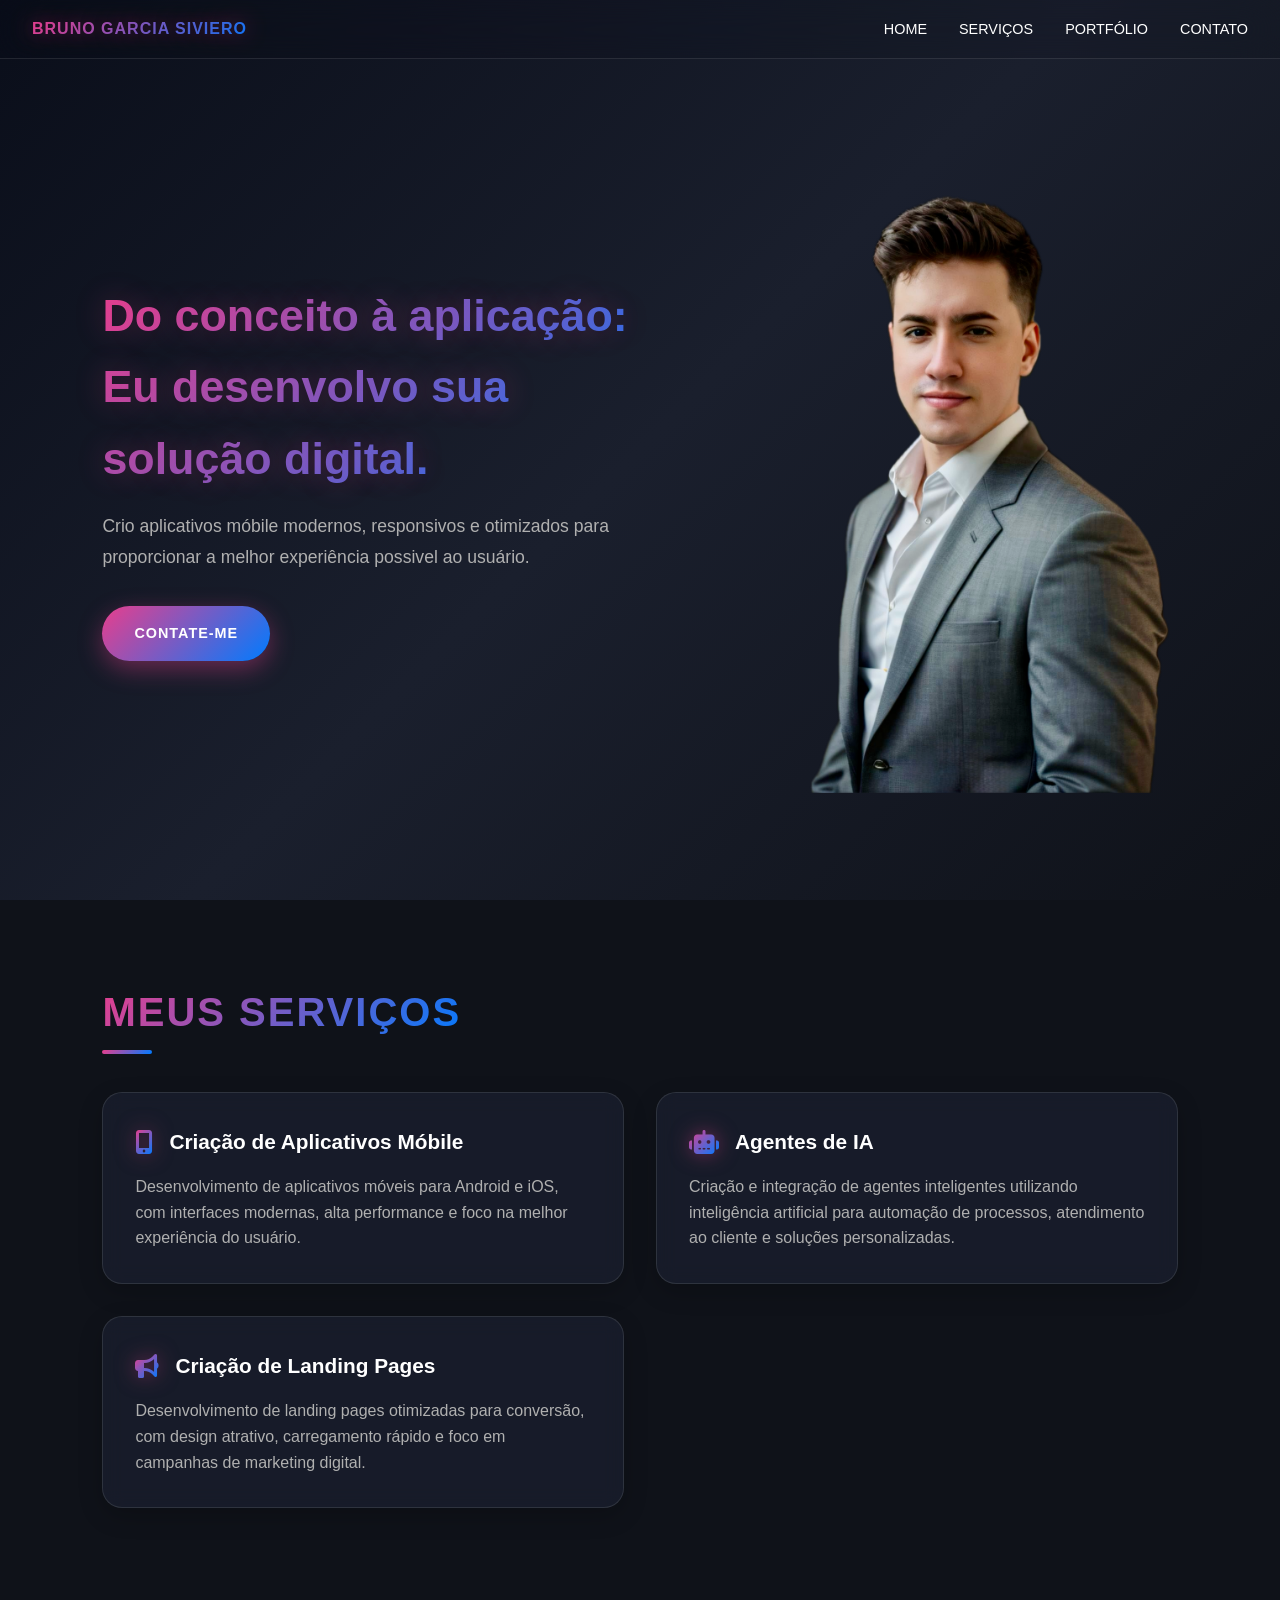
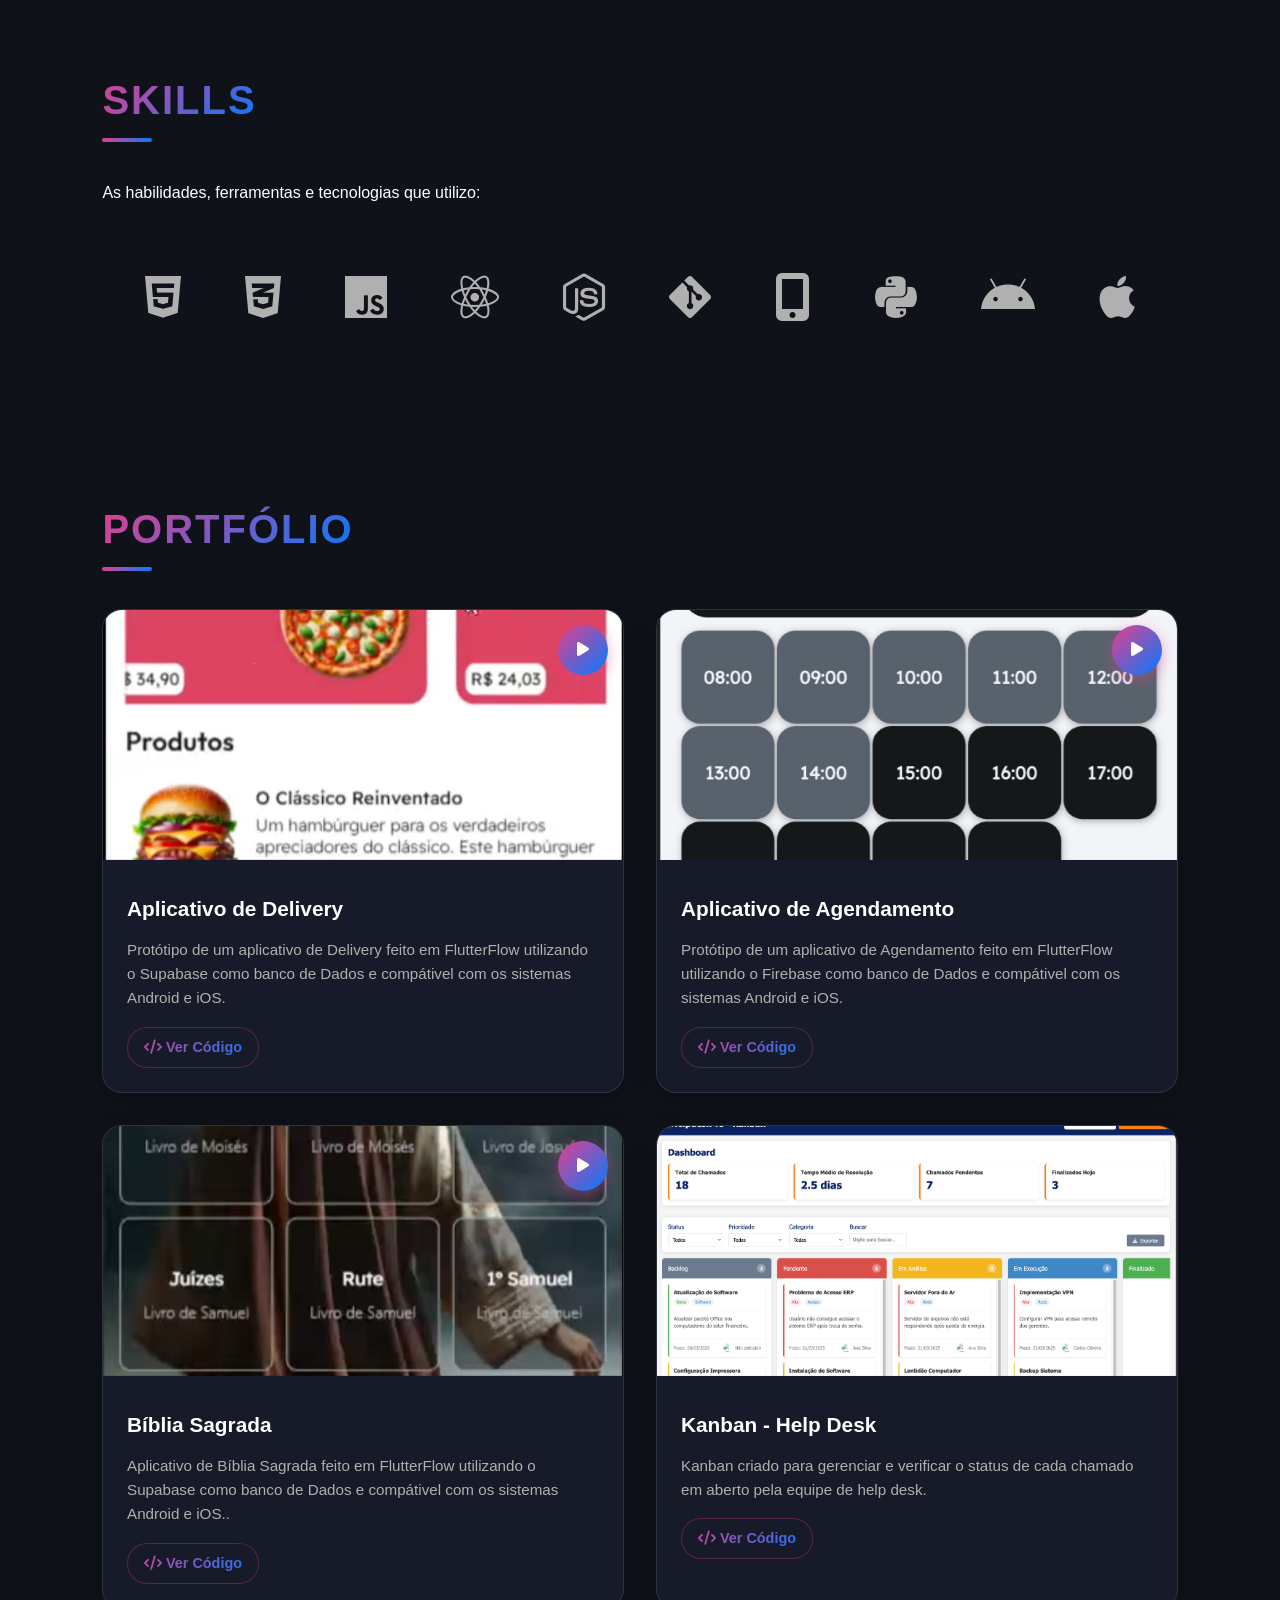
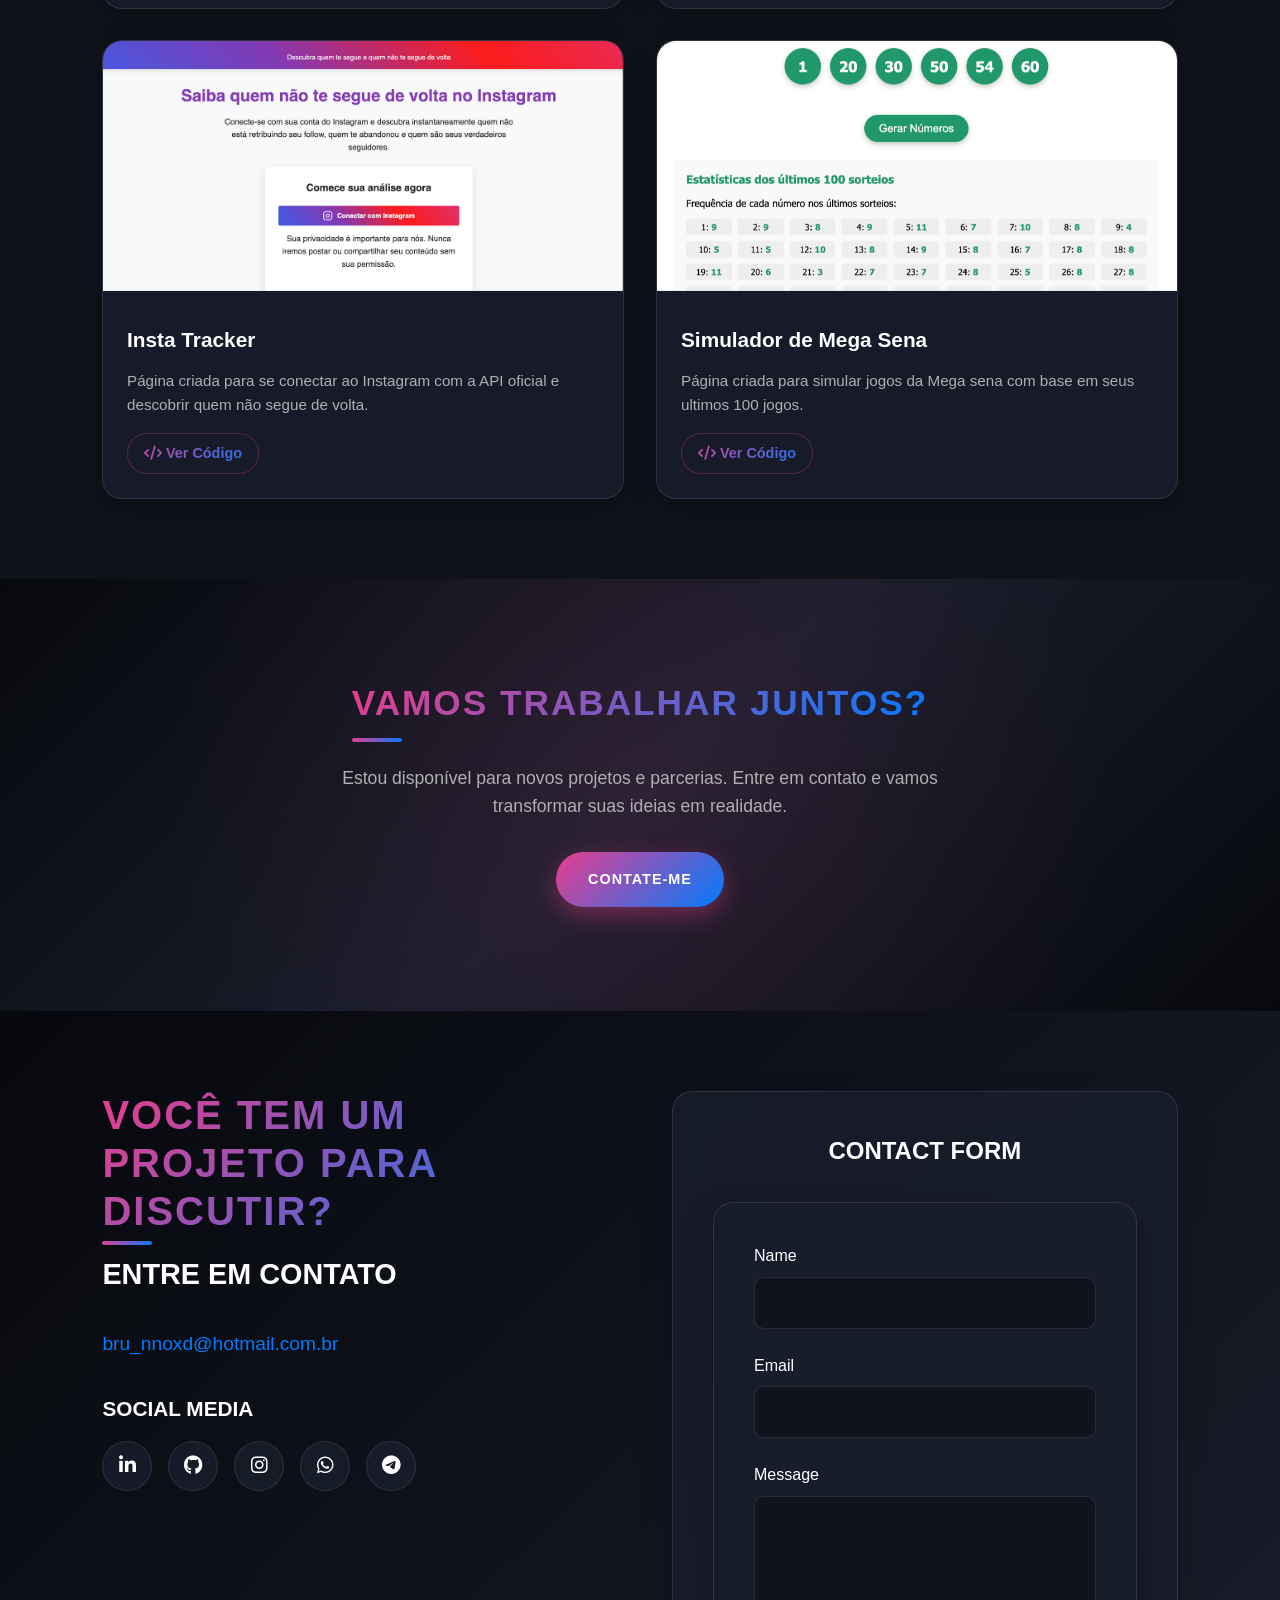
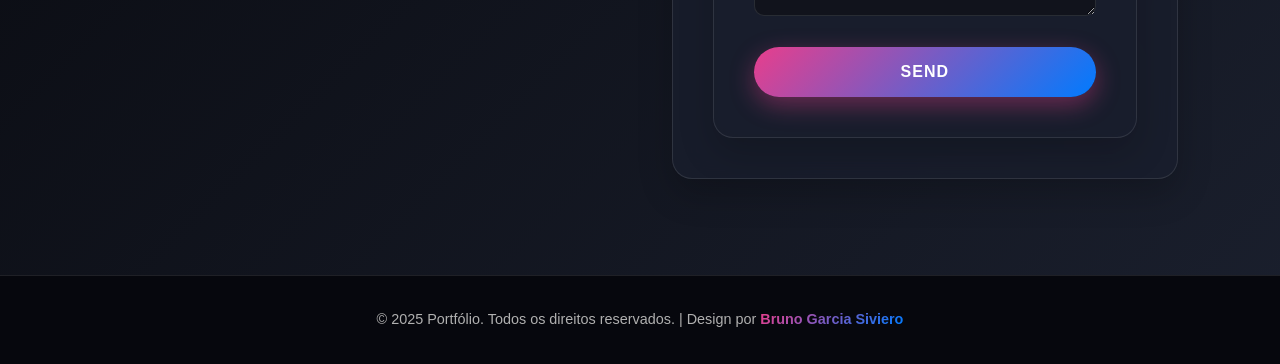
==== portfolio.html @ 88671247 "Portfólio Este repositório reúne os principais projetos desenvolvidos por mim, incluindo: 	•	Aplica" ====
<!DOCTYPE html>
<html lang="pt-BR">
<head>
    <meta charset="UTF-8">
    <meta name="viewport" content="width=device-width, initial-scale=1.0">
    <title>Portfólio de Bruno</title>
    <link rel="stylesheet" href="https://cdnjs.cloudflare.com/ajax/libs/font-awesome/6.4.0/css/all.min.css">
    <style>
        :root {
            --pink: #e83e8c;
            --blue: #007bff;
            --dark-bg: #0f1219;
            --darker-bg: #07080d;
            --card-bg: #1a1f2d;
            --text-light: #ffffff;
            --text-gray: #b0b0b0;
            --gradient: linear-gradient(135deg, var(--pink), var(--blue));
            --glow-pink: 0 0 20px rgba(232, 62, 140, 0.5);
            --glow-blue: 0 0 20px rgba(0, 123, 255, 0.5);
        }
        
        * {
            margin: 0;
            padding: 0;
            box-sizing: border-box;
            font-family: 'Segoe UI', Tahoma, Geneva, Verdana, sans-serif;
        }
        
        /* Scroll suave */
        html {
            scroll-behavior: smooth;
        }
        
        body {
            background-color: var(--dark-bg);
            color: var(--text-light);
            line-height: 1.6;
            overflow-x: hidden;
        }
        
        /* Header com backdrop blur */
        header {
            background: rgba(7, 8, 13, 0.1);
            backdrop-filter: blur(20px);
            -webkit-backdrop-filter: blur(20px);
            border-bottom: 1px solid rgba(255, 255, 255, 0.1);
            padding: 1rem 2rem;
            display: flex;
            justify-content: space-between;
            align-items: center;
            position: fixed;
            top: 0;
            width: 100%;
            z-index: 1000;
            transition: all 0.5s cubic-bezier(0.4, 0, 0.2, 1);
        }
        
        header.scrolled {
            background: rgba(7, 8, 13, 0.95);
            backdrop-filter: blur(30px);
            -webkit-backdrop-filter: blur(30px);
            border-bottom: 1px solid rgba(232, 62, 140, 0.3);
            box-shadow: 0 8px 32px rgba(0, 0, 0, 0.3);
        }
        
        .logo {
            font-weight: bold;
            letter-spacing: 1px;
            background: var(--gradient);
            -webkit-background-clip: text;
            background-clip: text;
            color: transparent;
            text-shadow: var(--glow-pink);
            animation: logoGlow 2s ease-in-out infinite alternate;
        }
        
        @keyframes logoGlow {
            from {
                filter: drop-shadow(0 0 5px rgba(232, 62, 140, 0.5));
            }
            to {
                filter: drop-shadow(0 0 15px rgba(232, 62, 140, 0.8));
            }
        }
        
        nav ul {
            display: flex;
            list-style: none;
        }
        
        nav ul li {
            margin-left: 2rem;
        }
        
        nav ul li a {
            color: var(--text-light);
            text-decoration: none;
            font-size: 0.9rem;
            font-weight: 500;
            position: relative;
            transition: all 0.3s cubic-bezier(0.4, 0, 0.2, 1);
        }
        
        nav ul li a::after {
            content: '';
            position: absolute;
            bottom: -5px;
            left: 0;
            width: 0;
            height: 2px;
            background: var(--gradient);
            transition: width 0.3s ease;
        }
        
        nav ul li a:hover {
            color: var(--pink);
            text-shadow: var(--glow-pink);
        }
        
        nav ul li a:hover::after {
            width: 100%;
        }
        
        .hero {
            display: flex;
            align-items: center;
            justify-content: space-between;
            padding: 8rem 8% 5rem;
            background: linear-gradient(135deg, #0a0e1a 0%, #1a1f2d 50%, #0f1219 100%);
            position: relative;
            overflow: hidden;
            min-height: 100vh;
        }

        /* Animação de códigos flutuantes */
        .floating-code {
            position: absolute;
            font-family: 'Courier New', monospace;
            font-size: 14px;
            color: rgba(232, 62, 140, 0.1);
            white-space: nowrap;
            pointer-events: none;
            z-index: 1;
        }
        
        .floating-code.blue {
            color: rgba(0, 123, 255, 0.1);
        }
        
        .floating-code.pink {
            color: rgba(232, 62, 140, 0.1);
        }
        
        .floating-code.cyan {
            color: rgba(0, 255, 255, 0.08);
        }
        
        .floating-code.green {
            color: rgba(0, 255, 0, 0.08);
        }
        
        /* Diferentes animações para códigos */
        @keyframes float-right {
            0% { transform: translateX(-100px); opacity: 0; }
            10% { opacity: 1; }
            90% { opacity: 1; }
            100% { transform: translateX(calc(100vw + 100px)); opacity: 0; }
        }
        
        @keyframes float-left {
            0% { transform: translateX(calc(100vw + 100px)); opacity: 0; }
            10% { opacity: 1; }
            90% { opacity: 1; }
            100% { transform: translateX(-100px); opacity: 0; }
        }
        
        @keyframes float-diagonal {
            0% { transform: translate(-100px, 100px); opacity: 0; }
            10% { opacity: 1; }
            90% { opacity: 1; }
            100% { transform: translate(calc(100vw + 100px), -100px); opacity: 0; }
        }
        
        @keyframes float-reverse-diagonal {
            0% { transform: translate(calc(100vw + 100px), 100px); opacity: 0; }
            10% { opacity: 1; }
            90% { opacity: 1; }
            100% { transform: translate(-100px, -100px); opacity: 0; }
        }
        
        .float-right { animation: float-right 15s linear infinite; }
        .float-left { animation: float-left 18s linear infinite; }
        .float-diagonal { animation: float-diagonal 20s linear infinite; }
        .float-reverse-diagonal { animation: float-reverse-diagonal 22s linear infinite; }
        
        .code-particles {
            position: absolute;
            top: 0;
            left: 0;
            width: 100%;
            height: 100%;
            pointer-events: none;
            z-index: 1;
        }

        .code-particle {
            position: absolute;
            font-family: 'Courier New', monospace;
            font-size: 12px;
            font-weight: 500;
            white-space: nowrap;
            pointer-events: none;
            opacity: 0;
            animation: floatCode 20s infinite linear;
        }

        .code-particle.pink {
            color: rgba(232, 62, 140, 0.4);
        }

        .code-particle.blue {
            color: rgba(0, 123, 255, 0.4);
        }

        .code-particle.cyan {
            color: rgba(0, 255, 255, 0.3);
        }

        .code-particle.green {
            color: rgba(0, 255, 0, 0.3);
        }

        .code-particle.yellow {
            color: rgba(255, 255, 0, 0.3);
        }

        @keyframes floatCode {
            0% {
                transform: translateY(100vh) translateX(-10px);
                opacity: 0;
            }
            5% {
                opacity: 1;
            }
            95% {
                opacity: 1;
            }
            100% {
                transform: translateY(-100px) translateX(10px);
                opacity: 0;
            }
        }
        
        /* Partículas brilhantes */
        .particle {
            position: absolute;
            width: 3px;
            height: 3px;
            background: var(--gradient);
            border-radius: 50%;
            opacity: 0.6;
            animation: sparkle 3s ease-in-out infinite;
        }
        
        @keyframes sparkle {
            0%, 100% { opacity: 0; transform: scale(0); }
            50% { opacity: 1; transform: scale(1); }
        }
        
        /* Animações de scroll */
        .fade-in {
            opacity: 0;
            transform: translateY(50px);
            transition: all 0.8s cubic-bezier(0.4, 0, 0.2, 1);
        }
        
        .fade-in.visible {
            opacity: 1;
            transform: translateY(0);
        }
        
        .slide-in-left {
            opacity: 0;
            transform: translateX(-50px);
            transition: all 0.8s cubic-bezier(0.4, 0, 0.2, 1);
        }
        
        .slide-in-left.visible {
            opacity: 1;
            transform: translateX(0);
        }
        
        .slide-in-right {
            opacity: 0;
            transform: translateX(50px);
            transition: all 0.8s cubic-bezier(0.4, 0, 0.2, 1);
        }
        
        .slide-in-right.visible {
            opacity: 1;
            transform: translateX(0);
        }
        
        .hero-content {
            max-width: 50%;
            z-index: 5;
        }
        
        .hero-content h1 {
            background: var(--gradient);
            -webkit-background-clip: text;
            background-clip: text;
            color: transparent;
            font-size: 2.8rem;
            font-weight: 800;
            margin-bottom: 1rem;
            text-shadow: 0 0 30px rgba(232, 62, 140, 0.3);
            animation: titleGlow 3s ease-in-out infinite alternate;
        }
        
        @keyframes titleGlow {
            from {
                filter: drop-shadow(0 0 10px rgba(232, 62, 140, 0.5));
            }
            to {
                filter: drop-shadow(0 0 25px rgba(232, 62, 140, 0.8)) 
                        drop-shadow(0 0 35px rgba(0, 123, 255, 0.4));
            }
        }
        
        .hero-content p {
            margin-bottom: 2rem;
            font-size: 1.1rem;
            color: var(--text-gray);
            line-height: 1.8;
        }
        
        /* Botões com efeitos luminosos */
        .btn {
            display: inline-block;
            background: var(--gradient);
            color: white;
            padding: 1rem 2rem;
            border-radius: 50px;
            text-decoration: none;
            font-weight: 600;
            font-size: 0.9rem;
            letter-spacing: 1px;
            text-transform: uppercase;
            position: relative;
            overflow: hidden;
            transition: all 0.4s cubic-bezier(0.4, 0, 0.2, 1);
            box-shadow: 0 8px 25px rgba(232, 62, 140, 0.4);
        }
        
        .btn::before {
            content: '';
            position: absolute;
            top: 0;
            left: -100%;
            width: 100%;
            height: 100%;
            background: linear-gradient(90deg, transparent, rgba(255, 255, 255, 0.2), transparent);
            transition: left 0.6s;
        }
        
        .btn:hover {
            transform: translateY(-3px) scale(1.05);
            box-shadow: 0 15px 35px rgba(232, 62, 140, 0.6),
                        0 0 30px rgba(0, 123, 255, 0.4);
        }
        
        .btn:hover::before {
            left: 100%;
        }
        
        .btn:active {
            transform: translateY(-1px) scale(1.02);
        }
        
        .hero-image {
            width: 40%;
            position: relative;
            z-index: 5;
        }
        
        .hero-image img {
            width: 100%;
            border-radius: 20px;
            box-shadow: none;
            transition: transform 0.5s ease;
        }
        
        .hero-image:hover img {
            transform: scale(1.05) rotate(2deg);
        }
        
        section {
            padding: 5rem 8%;
        }
        
        section h2 {
            font-size: 2.5rem;
            font-weight: 800;
            margin-bottom: 3rem;
            background: var(--gradient);
            -webkit-background-clip: text;
            background-clip: text;
            color: transparent;
            display: inline-block;
            position: relative;
            text-transform: uppercase;
            letter-spacing: 2px;
        }
        
        section h2::after {
            content: '';
            position: absolute;
            bottom: -10px;
            left: 0;
            width: 50px;
            height: 4px;
            background: var(--gradient);
            border-radius: 2px;
        }
        
        .services-container {
            display: grid;
            grid-template-columns: repeat(auto-fit, minmax(350px, 1fr));
            gap: 2rem;
        }
        
        .service-card {
            background: rgba(26, 31, 45, 0.8);
            backdrop-filter: blur(10px);
            -webkit-backdrop-filter: blur(10px);
            border: 1px solid rgba(255, 255, 255, 0.1);
            padding: 2rem;
            border-radius: 20px;
            position: relative;
            overflow: hidden;
            transition: all 0.4s cubic-bezier(0.4, 0, 0.2, 1);
            box-shadow: 0 8px 25px rgba(0, 0, 0, 0.2);
        }
        
        .service-card::before {
            content: '';
            position: absolute;
            top: 0;
            left: -100%;
            width: 100%;
            height: 100%;
            background: linear-gradient(90deg, transparent, rgba(232, 62, 140, 0.1), transparent);
            transition: left 0.6s;
        }
        
        .service-card:hover {
            transform: translateY(-10px);
            box-shadow: 0 20px 40px rgba(232, 62, 140, 0.2),
                        0 0 30px rgba(0, 123, 255, 0.1);
            border-color: rgba(232, 62, 140, 0.3);
        }
        
        .service-card:hover::before {
            left: 100%;
        }
        
        .service-card h3 {
            margin-bottom: 1rem;
            display: flex;
            align-items: center;
            font-size: 1.3rem;
            color: var(--text-light);
        }
        
        .service-card h3 i {
            margin-right: 1rem;
            font-size: 1.5rem;
            background: var(--gradient);
            -webkit-background-clip: text;
            background-clip: text;
            color: transparent;
            filter: drop-shadow(0 0 10px rgba(232, 62, 140, 0.5));
        }
        
        .service-card p {
            color: var(--text-gray);
            font-size: 1rem;
            line-height: 1.6;
        }
        
        .skills-container {
            display: flex;
            flex-wrap: wrap;
            gap: 2rem;
            justify-content: center;
        }
        
        .skill-icon {
            font-size: 3rem;
            margin: 1rem;
            color: var(--text-gray);
            transition: all 0.4s cubic-bezier(0.4, 0, 0.2, 1);
            cursor: pointer;
        }
        
        .skill-icon:hover {
            background: var(--gradient);
            -webkit-background-clip: text;
            background-clip: text;
            color: transparent;
            transform: scale(1.2) rotate(5deg);
            filter: drop-shadow(0 0 20px rgba(232, 62, 140, 0.6));
        }
        
        .portfolio-container {
            display: grid;
            grid-template-columns: repeat(auto-fit, minmax(350px, 1fr));
            gap: 2rem;
        }
        
        /* Cards de projeto com animações avançadas */
        .portfolio-item {
        position: relative;
        border-radius: 20px;
        overflow: hidden;
        background: rgba(26, 31, 45, 0.8);
        backdrop-filter: blur(10px);
        -webkit-backdrop-filter: blur(10px);
        border: 1px solid rgba(255, 255, 255, 0.1);
        transition: transform 0.25s cubic-bezier(0.4, 0, 0.2, 1), 
                box-shadow 0.25s cubic-bezier(0.4, 0, 0.2, 1),
                border-color 0.25s ease;
        will-change: transform, box-shadow;
        transform: translate3d(0, 0, 0);
        box-shadow: 0 8px 25px rgba(0, 0, 0, 0.2);
        }
        
        .portfolio-item::before {
            content: '';
            position: absolute;
            top: 0;
            left: 0;
            right: 0;
            bottom: 0;
            background: linear-gradient(135deg, 
                rgba(232, 62, 140, 0.1) 0%, 
                transparent 50%, 
                rgba(0, 123, 255, 0.1) 100%);
            opacity: 0;
            transition: opacity 0.5s ease;
            z-index: 1;
        }
        
        .portfolio-item:hover {
        transform: translate3d(0, -8px, 0) scale(1.01);
        box-shadow: 0 20px 40px rgba(232, 62, 140, 0.25),
                0 0 30px rgba(0, 123, 255, 0.15);
        border-color: rgba(232, 62, 140, 0.4);
        }
        
        .portfolio-item:hover::before {
            opacity: 1;
        }
        
        .portfolio-item img {
        width: 100%;
        height: 250px;
        object-fit: cover;
        transition: transform 0.3s ease;
        will-change: transform;
        transform: translate3d(0, 0, 0);
        }
        
        .portfolio-item:hover img {
        transform: translate3d(0, 0, 0) scale(1.05);
        }
        
        .portfolio-info {
            padding: 1.5rem;
            position: relative;
            z-index: 2;
        }
        
        .portfolio-info h3 {
            margin-bottom: 0.8rem;
            font-size: 1.3rem;
            color: var(--text-light);
            font-weight: 600;
        }
        
        .portfolio-info p {
            color: var(--text-gray);
            font-size: 0.95rem;
            margin-bottom: 1rem;
            line-height: 1.6;
        }
        
        .portfolio-links {
            display: flex;
            justify-content: space-between;
            gap: 1rem;
        }
        
        .portfolio-links a {
            background: var(--gradient);
            -webkit-background-clip: text;
            background-clip: text;
            color: transparent;
            text-decoration: none;
            font-size: 0.9rem;
            font-weight: 600;
            padding: 0.5rem 1rem;
            border-radius: 20px;
            border: 1px solid rgba(232, 62, 140, 0.3);
            transition: all 0.3s ease;
        }
        
        .portfolio-links a:hover {
            background: var(--gradient);
            color: white;
            transform: translateY(-2px);
            box-shadow: 0 5px 15px rgba(232, 62, 140, 0.4);
        }
        
        .video-option {
            position: absolute;
            top: 15px;
            right: 15px;
            background: var(--gradient);
            color: white;
            width: 50px;
            height: 50px;
            border-radius: 50%;
            display: flex;
            align-items: center;
            justify-content: center;
            cursor: pointer;
            transition: all 0.3s cubic-bezier(0.4, 0, 0.2, 1);
            box-shadow: 0 5px 15px rgba(232, 62, 140, 0.4);
            z-index: 3;
        }
        
        .video-option:hover {
            transform: scale(1.1);
            box-shadow: 0 8px 25px rgba(232, 62, 140, 0.6);
        }
        
        .video-option a {
            color: white;
            text-decoration: none;
        }
        
        .cta {
            background: linear-gradient(135deg, 
                rgba(7, 8, 13, 0.9) 0%, 
                rgba(26, 31, 45, 0.9) 50%, 
                rgba(7, 8, 13, 0.9) 100%);
            text-align: center;
            padding: 6rem 8%;
            position: relative;
            overflow: hidden;
        }
        
        .cta::before {
            content: '';
            position: absolute;
            top: 0;
            left: 0;
            right: 0;
            bottom: 0;
            background: radial-gradient(circle at 50% 50%, 
                rgba(232, 62, 140, 0.1) 0%, 
                transparent 70%);
            animation: pulse 4s ease-in-out infinite;
        }
        
        @keyframes pulse {
            0%, 100% { opacity: 0.5; }
            50% { opacity: 1; }
        }
        
        .cta h2 {
            max-width: 800px;
            margin: 0 auto 2rem;
            font-size: 2.2rem;
            position: relative;
            z-index: 2;
        }
        
        .cta p {
            color: var(--text-gray);
            margin-bottom: 2rem;
            max-width: 600px;
            margin-left: auto;
            margin-right: auto;
            font-size: 1.1rem;
            position: relative;
            z-index: 2;
        }
        
        #contact {
            background: linear-gradient(135deg, 
                rgba(7, 8, 13, 0.95) 0%, 
                rgba(26, 31, 45, 0.95) 100%);
            padding-bottom: 6rem;
        }
        
        .contact-wrapper {
            display: grid;
            grid-template-columns: 1fr 1fr;
            gap: 4rem;
        }
        
        .contact-heading {
            background: var(--gradient);
            -webkit-background-clip: text;
            background-clip: text;
            color: transparent;
            font-size: 2.5rem;
            font-weight: 800;
            margin-bottom: 1rem;
            line-height: 1.2;
        }
        
        .contact-subheading {
            color: var(--text-light);
            font-size: 1.8rem;
            margin-bottom: 2rem;
            font-weight: 600;
        }
        
        .contact-email {
            color: var(--blue);
            text-decoration: none;
            font-size: 1.2rem;
            margin-bottom: 2rem;
            display: block;
            transition: all 0.3s ease;
        }
        
        .contact-email:hover {
            color: var(--pink);
            text-shadow: var(--glow-pink);
        }
        
        .social-media {
            margin-top: 2rem;
        }
        
        .social-media h3 {
            color: var(--text-light);
            margin-bottom: 1rem;
            font-size: 1.3rem;
        }
        
        .social-icons {
            display: flex;
            gap: 1rem;
        }
        
        .social-icons a {
            color: var(--text-light);
            background: rgba(26, 31, 45, 0.8);
            backdrop-filter: blur(10px);
            -webkit-backdrop-filter: blur(10px);
            border: 1px solid rgba(255, 255, 255, 0.1);
            width: 50px;
            height: 50px;
            border-radius: 50%;
            display: flex;
            align-items: center;
            justify-content: center;
            text-decoration: none;
            font-size: 1.2rem;
            transition: all 0.4s cubic-bezier(0.4, 0, 0.2, 1);
        }
        
        .social-icons a:hover {
            transform: translateY(-5px) scale(1.1);
            background: var(--gradient);
            box-shadow: 0 10px 25px rgba(232, 62, 140, 0.4);
        }
        
        .contact-form {
            background: rgba(26, 31, 45, 0.8);
            backdrop-filter: blur(15px);
            -webkit-backdrop-filter: blur(15px);
            border: 1px solid rgba(255, 255, 255, 0.1);
            padding: 2.5rem;
            border-radius: 20px;
            box-shadow: 0 15px 35px rgba(0, 0, 0, 0.2);
        }
        
        .contact-form h3 {
            color: var(--text-light);
            margin-bottom: 2rem;
            text-align: center;
            font-size: 1.5rem;
            font-weight: 600;
        }
        
        .form-group {
            margin-bottom: 1.5rem;
        }
        
        .form-group label {
            display: block;
            margin-bottom: 0.5rem;
            color: var(--text-light);
            font-weight: 500;
        }
        
        .form-group input,
        .form-group textarea {
            width: 100%;
            padding: 1rem;
            background: rgba(15, 18, 25, 0.8);
            border: 1px solid rgba(255, 255, 255, 0.1);
            border-radius: 10px;
            color: var(--text-light);
            font-size: 1rem;
            transition: all 0.3s ease;
        }
        
        .form-group input:focus,
        .form-group textarea:focus {
            outline: none;
            border-color: var(--pink);
            box-shadow: 0 0 20px rgba(232, 62, 140, 0.3);
        }
        
        .form-group textarea {
            min-height: 120px;
            resize: vertical;
        }
        
        .form-button {
            width: 100%;
            padding: 1rem;
            border: none;
            border-radius: 50px;
            background: var(--gradient);
            color: white;
            font-weight: 600;
            font-size: 1rem;
            letter-spacing: 1px;
            text-transform: uppercase;
            cursor: pointer;
            transition: all 0.4s cubic-bezier(0.4, 0, 0.2, 1);
            box-shadow: 0 8px 25px rgba(232, 62, 140, 0.4);
        }
        
        .form-button:hover {
            transform: translateY(-2px);
            box-shadow: 0 12px 30px rgba(232, 62, 140, 0.6);
        }
        
        footer {
            background: rgba(7, 8, 13, 0.95);
            backdrop-filter: blur(10px);
            -webkit-backdrop-filter: blur(10px);
            border-top: 1px solid rgba(255, 255, 255, 0.1);
            padding: 2rem 8%;
            text-align: center;
            color: var(--text-gray);
            font-size: 0.9rem;
        }
        
        footer a {
            background: var(--gradient);
            -webkit-background-clip: text;
            background-clip: text;
            color: transparent;
            text-decoration: none;
            font-weight: bold;
        }
        
        /* Responsive */
        @media (max-width: 768px) {
        .portfolio-item {
        transition: none;
        will-change: auto;
    }
            
            .hero-content {
                max-width: 100%;
                margin-bottom: 3rem;
            }
            
            .hero-image {
                width: 70%;
            }
            
            .contact-wrapper {
                grid-template-columns: 1fr;
            }
        }
        
        @media (max-width: 768px) {
            header {
                flex-direction: column;
                padding: 1rem;
            }
            
            nav ul {
                margin-top: 1rem;
            }
            
            nav ul li {
                margin: 0 0.7rem;
            }
            
            section {
                padding: 3rem 5%;
            }
            
            .hero-image {
                width: 100%;
            }

            @media (max-width: 768px) {
    .portfolio-item {
        transition: none;
        will-change: auto;
    }
    
    .portfolio-item:hover {
        transform: none;
        box-shadow: 0 8px 25px rgba(0, 0, 0, 0.2);
    }
    
    .portfolio-item img {
        transition: none;
    }
    
    .portfolio-item:hover img {
        transform: none;
    }
}

@media (prefers-reduced-motion: reduce) {
    .portfolio-item,
    .portfolio-item img,
    .portfolio-links a,
    .video-option {
        transition: none !important;
        animation: none !important;
    }
}
        }
    </style>
</head>
<body>
    <header>
        <div class="logo">BRUNO GARCIA SIVIERO</div>
        <nav>
            <ul>
                <li><a href="#home">HOME</a></li>
                <li><a href="#services">SERVIÇOS</a></li>
                <li><a href="#portfolio">PORTFÓLIO</a></li>
                <li><a href="#contact">CONTATO</a></li>
            </ul>
        </nav>
    </header>

    <section class="hero" id="home">
        <div class="code-particles" id="codeParticles"></div>
        <div class="hero-content">
            <h1>Do conceito à aplicação: Eu desenvolvo sua solução digital.</h1>
            <p>Crio aplicativos móbile modernos, responsivos e otimizados para proporcionar a melhor experiência possivel ao usuário.</p>
            <a href="#contact" class="btn">CONTATE-ME</a>
        </div>
        <div class="hero-image">
            <img src="IMG/Fundo de IMG_0029 Removido.png" alt="Bruno Garcia Siviero">
        </div>
    </section>

    <section id="services">
        <h2>MEUS SERVIÇOS</h2>
        <div class="services-container">
            <div class="service-card">
                <h3><i class="fas fa-mobile-alt"></i> Criação de Aplicativos Móbile</h3>
                <p>Desenvolvimento de aplicativos móveis para Android e iOS, com interfaces modernas, alta performance e foco na melhor experiência do usuário.</p>
            </div>
            <div class="service-card">
                <h3><i class="fas fa-robot"></i>Agentes de IA</h3>
                <p>Criação e integração de agentes inteligentes utilizando inteligência artificial para automação de processos, atendimento ao cliente e soluções personalizadas.</p>
            </div>
            <div class="service-card">
                <h3><i class="fas fa-bullhorn"></i> Criação de Landing Pages</h3>
                <p>Desenvolvimento de landing pages otimizadas para conversão, com design atrativo, carregamento rápido e foco em campanhas de marketing digital.</p>
            </div>
        </div>
    </section>

    <section id="skills">
        <h2>SKILLS</h2>
        <p>As habilidades, ferramentas e tecnologias que utilizo:</p>
        <br>
        <br>
        <div class="skills-container">
            <i class="fab fa-html5 skill-icon" title="HTML5"></i>
            <i class="fab fa-css3-alt skill-icon" title="CSS3"></i>
            <i class="fab fa-js skill-icon" title="JavaScript"></i>
            <i class="fab fa-react skill-icon" title="React"></i>
            <i class="fab fa-node-js skill-icon" title="Node.js"></i>
            <i class="fab fa-git-alt skill-icon" title="Git"></i>
            <i class="fas fa-mobile-alt skill-icon" title="Flutter (Mobile Dev)"></i>
            <i class="fab fa-python skill-icon" title="Python"></i>
            <i class="fab fa-android skill-icon" title="Android"></i>
            <i class="fab fa-apple skill-icon" title="iOS"></i>

        </div>
    </section>

    <section id="portfolio">
        <h2>PORTFÓLIO</h2>
        <div class="portfolio-container">
            <!-- Projeto 1 -->
            <div class="portfolio-item">
                <img src="IMG/appDelivery.png" alt="Aplicativo de Delivery">
                <div class="video-option">
                    <a href="https://www.youtube.com/shorts/9MDuK7jooSQ" target="_blank">
                        <i class="fas fa-play"></i>
                    </a>
                </div>
                <div class="portfolio-info">
                    <h3>Aplicativo de Delivery</h3>
                    <p>Protótipo de um aplicativo de Delivery feito em FlutterFlow utilizando o Supabase como banco de Dados e compátivel com os sistemas Android e iOS.</p>
                    <div class="portfolio-links">
                        <!-- <a href="#"><i class="fas fa-external-link-alt"></i> Ver Site</a> -->
                        <a href="https://github.com/bruunoxd/delivery"><i class="fas fa-code"></i> Ver Código</a>
                    </div>
                </div>
            </div>
            
            <!-- Projeto 2 -->
            <div class="portfolio-item">
                <img src="IMG/agendamento.png" alt="Aplicativo de agendamento">
                <div class="video-option">
                    <a href="https://youtube.com/shorts/CJSQYib-QXA" target="_blank">
                    <i class="fas fa-play"></i>
                </a>
                </div>
                <div class="portfolio-info">
                    <h3>Aplicativo de Agendamento</h3>
                    <p>Protótipo de um aplicativo de Agendamento feito em FlutterFlow utilizando o Firebase como banco de Dados e compátivel com os sistemas Android e iOS.</p>
                    <div class="portfolio-links">
                        <!-- <a href="#"><i class="fas fa-external-link-alt"></i> Ver Site</a> -->
                        <a href="https://github.com/bruunoxd/agendamento"><i class="fas fa-code"></i> Ver Código</a>
                    </div>
                </div>
            </div>
            
            <!-- Projeto 3 -->
            <div class="portfolio-item">
                <img src="IMG/biblia.png" alt="Biblia Sagrada">
                <div class="video-option">
                    <a href="https://youtube.com/shorts/zX7vYF2DNKs" target="_blank">
                    <i class="fas fa-play"></i>
                    </a>
                </div>
                <div class="portfolio-info">
                    <h3>Bíblia Sagrada</h3>
                    <p>Aplicativo de Bíblia Sagrada feito em FlutterFlow utilizando o Supabase como banco de Dados e compátivel com os sistemas Android e iOS..</p>
                    <div class="portfolio-links">
                        <!-- <a href="#"><i class="fas fa-external-link-alt"></i> Ver Site</a> -->
                        <a href="https://github.com/bruunoxd/biblia"><i class="fas fa-code"></i> Ver Código</a>
                    </div>
                </div>
            </div>
            
            <!-- Projeto 4 -->
            <div class="portfolio-item">
                <img src="IMG/kanban.png" alt="kanban">
                <!-- <div class="video-option">
                    <i class="fas fa-play"></i>
                </div> -->
                <div class="portfolio-info">
                    <h3>Kanban - Help Desk</h3>
                    <p>Kanban criado para gerenciar e verificar o status de cada chamado em aberto pela equipe de help desk.</p>
                    <div class="portfolio-links">
                       <!-- <a href="#"><i class="fas fa-external-link-alt"></i> Ver Site</a> --> 
                        <a href="https://www.mediafire.com/file/kkptrgfxc3044r2/kanban-helpdesk_%25281%2529.html/file"><i class="fas fa-code"></i> Ver Código</a>
                    </div>
                </div>
            </div>
            
            <!-- Projeto 5 -->
            <div class="portfolio-item">
                <img src="IMG/tracker.png" alt="Insta Tracker">
                <!-- <div class="video-option">
                    <i class="fas fa-play"></i>
                </div> -->
                <div class="portfolio-info">
                    <h3>Insta Tracker</h3>
                    <p>Página criada para se conectar ao Instagram com a API oficial e descobrir quem não segue de volta.</p>
                    <div class="portfolio-links">
                        <!-- <a href="#"><i class="fas fa-external-link-alt"></i> Ver Site</a> -->
                        <a href="https://www.mediafire.com/file/jwsxsy8sdmrpbju/insta_tracker.html/file"><i class="fas fa-code"></i> Ver Código</a>
                    </div>
                </div>
            </div>
            
            <!-- Projeto 6 -->
            <div class="portfolio-item">
                <img src="IMG/mega.png" alt="Simulador de Mega Sena">
                <!-- <div class="video-option">
                    <i class="fas fa-play"></i>
                </div> -->
                <div class="portfolio-info">
                    <h3>Simulador de Mega Sena</h3>
                    <p>Página criada para simular jogos da Mega sena com base em seus ultimos 100 jogos.</p>
                    <div class="portfolio-links">
                        <!-- <a href="#"><i class="fas fa-external-link-alt"></i> Ver Site</a> -->
                        <a href="https://www.mediafire.com/file/7u5vczuk1w1lm2t/mega-sena-simulator.html/file"><i class="fas fa-code"></i> Ver Código</a>
                    </div>
                </div>
            </div>
        </div>
    </section>

    <section class="cta">
        <h2>VAMOS TRABALHAR JUNTOS?</h2>
        <p>Estou disponível para novos projetos e parcerias. Entre em contato e vamos transformar suas ideias em realidade.</p>
        <a href="#contact" class="btn">CONTATE-ME</a>
    </section>

    <section id="contact">
        <div class="contact-wrapper">
            <div class="contact-info">
                <h2 class="contact-heading">VOCÊ TEM UM PROJETO PARA DISCUTIR?</h2>
                <h3 class="contact-subheading">ENTRE EM CONTATO</h3>
                <a href="mailto:bru_nnoxd@hotmail.com.br" class="contact-email">bru_nnoxd@hotmail.com.br</a>
                
                <div class="social-media">
                    <h3>SOCIAL MEDIA</h3>
                    <div class="social-icons">
                        <a href="https://www.linkedin.com/in/bruno-garciaxd/" title="LinkedIn"><i class="fab fa-linkedin-in"></i></a>
                        <a href="https://github.com/bruunoxd" title="GitHub"><i class="fab fa-github"></i></a>
                        <a href="https://www.instagram.com/bruunoxd/" title="Instagram"><i class="fab fa-instagram"></i></a>
                        <a href="https://wa.me/+5511985135223" title="WhatsApp"><i class="fab fa-whatsapp"></i></a>
                        <a href="https://t.me/bruunoxd" title="Telegram"><i class="fab fa-telegram-plane"></i></a>
                    </div>
                </div>
            </div>
            
            <div class="contact-form">
                <h3>CONTACT FORM</h3>
                <div class="contact-form">
                    
<form id="contact-form">
    <input type="text" name="_honey" style="display:none">
    <input type="hidden" name="_captcha" value="false">

    <div class="form-group">
        <label for="name">Name</label>
        <input type="text" id="name" name="name" required>
    </div>

    <div class="form-group">
        <label for="email">Email</label>
        <input type="email" id="email" name="email" required>
    </div>

    <div class="form-group">
        <label for="message">Message</label>
        <textarea id="message" name="message" required></textarea>
    </div>

    <button type="submit" class="form-button">SEND</button>
</form>

                </div>
            </div>
    </section>

    <footer>
        <p>&copy; 2025 Portfólio. Todos os direitos reservados. | Design por <a href="#">Bruno Garcia Siviero</a></p>
    </footer>

<!-- MODAL DE SUCESSO -->
<div id="success-modal" style="display:none; position:fixed; z-index:9999; left:0; top:0; width:100vw; height:100vh; background-color:rgba(0,0,0,0.7);">
  <div style="background: linear-gradient(135deg, #ff00cc, #3333ff); color:white; padding:30px; border-radius:16px; text-align:center; width:90%; max-width:400px; position:absolute; top:50%; left:50%; transform:translate(-50%, -50%) scale(0.95); opacity:0; animation:popIn 0.4s ease forwards; box-shadow: 0 0 30px rgba(0,0,0,0.5); font-family:sans-serif; font-size:1.1rem;">
    <p>✅ Obrigado pela mensagem!<br>Logo entrarei em contato para falarmos sobre o projeto.</p>
    <button onclick="closeModal()" style="margin-top:20px; background:#fff; color:#000; padding:10px 25px; border:none; border-radius:25px; cursor:pointer; font-weight:bold;">Fechar</button>
  </div>
</div>

<style>
@keyframes popIn {
  0% {
    transform: translate(-50%, -50%) scale(0.8);
    opacity: 0;
  }
  100% {
    transform: translate(-50%, -50%) scale(1);
    opacity: 1;
  }
}
</style>

<script>
    // Criar partículas de código flutuante
    function createCodeParticles() {
        const container = document.getElementById('codeParticles');
        
        const codeSnippets = [
            'const app = express();',
            'function createApp() {',
            'import React from "react";',
            'flutter build apk',
            'class MyApp extends StatelessWidget',
            'SELECT * FROM users',
            'git commit -m "update"',
            'npm install package',
            'await fetch(url)',
            'return response.json()',
            'console.log("Hello World");',
            'if (condition) {',
            'for (let i = 0; i < 10; i++)',
            'const [state, setState] = useState()',
            'background: linear-gradient()',
            'width: 100%; height: 100vh;',
            'flex-direction: column;',
            'justify-content: center;',
            'margin: 0 auto;',
            'padding: 20px;',
            'border-radius: 10px;',
            'box-shadow: 0 4px 8px rgba()',
            'transition: all 0.3s ease;',
            'transform: translateY(-5px);',
            'opacity: 0.8;',
            'z-index: 999;',
            'position: relative;',
            'display: flex;',
            'align-items: center;',
            'text-align: center;'
        ];
        
        const colors = ['pink', 'blue', 'cyan', 'green', 'yellow'];
        
        function createParticle() {
            const particle = document.createElement('div');
            particle.className = 'code-particle ' + colors[Math.floor(Math.random() * colors.length)];
            particle.textContent = codeSnippets[Math.floor(Math.random() * codeSnippets.length)];
            
            // Posição inicial aleatória
            particle.style.left = Math.random() * 100 + '%';
            particle.style.animationDuration = (Math.random() * 10 + 15) + 's';
            particle.style.animationDelay = Math.random() * 5 + 's';
            
            container.appendChild(particle);
            
            // Remove a partícula após a animação
            setTimeout(() => {
                if (particle.parentNode) {
                    particle.parentNode.removeChild(particle);
                }
            }, 25000);
        }
        
        // Criar partículas periodicamente
        setInterval(createParticle, 300);
        
        // Criar algumas partículas iniciais
        for (let i = 0; i < 20; i++) {
            setTimeout(createParticle, i * 50);
        }
    }
    
    // Inicializar quando a página carregar
    document.addEventListener('DOMContentLoaded', createCodeParticles);
    </script>

<script>
  const form = document.getElementById('contact-form');
  const modal = document.getElementById('success-modal');

  form.addEventListener('submit', async function (e) {
    e.preventDefault();

    const formData = new FormData(form);
    const actionUrl = "https://formsubmit.co/bru_nnoxd@hotmail.com.br";

    

    try {
      const response = await fetch(actionUrl, {
        method: "POST",
        body: formData,
        headers: { 'Accept': 'application/json' }
      });

      if (response.ok) {
        modal.style.display = "block";
        form.reset();
      } else {
        alert("Erro ao enviar. Tente novamente.");
      }
    } catch (error) {
      alert("Erro inesperado: " + error.message);
    }
  });

  function closeModal() {
    modal.style.display = "none";
  }
</script>

</body>
</html>
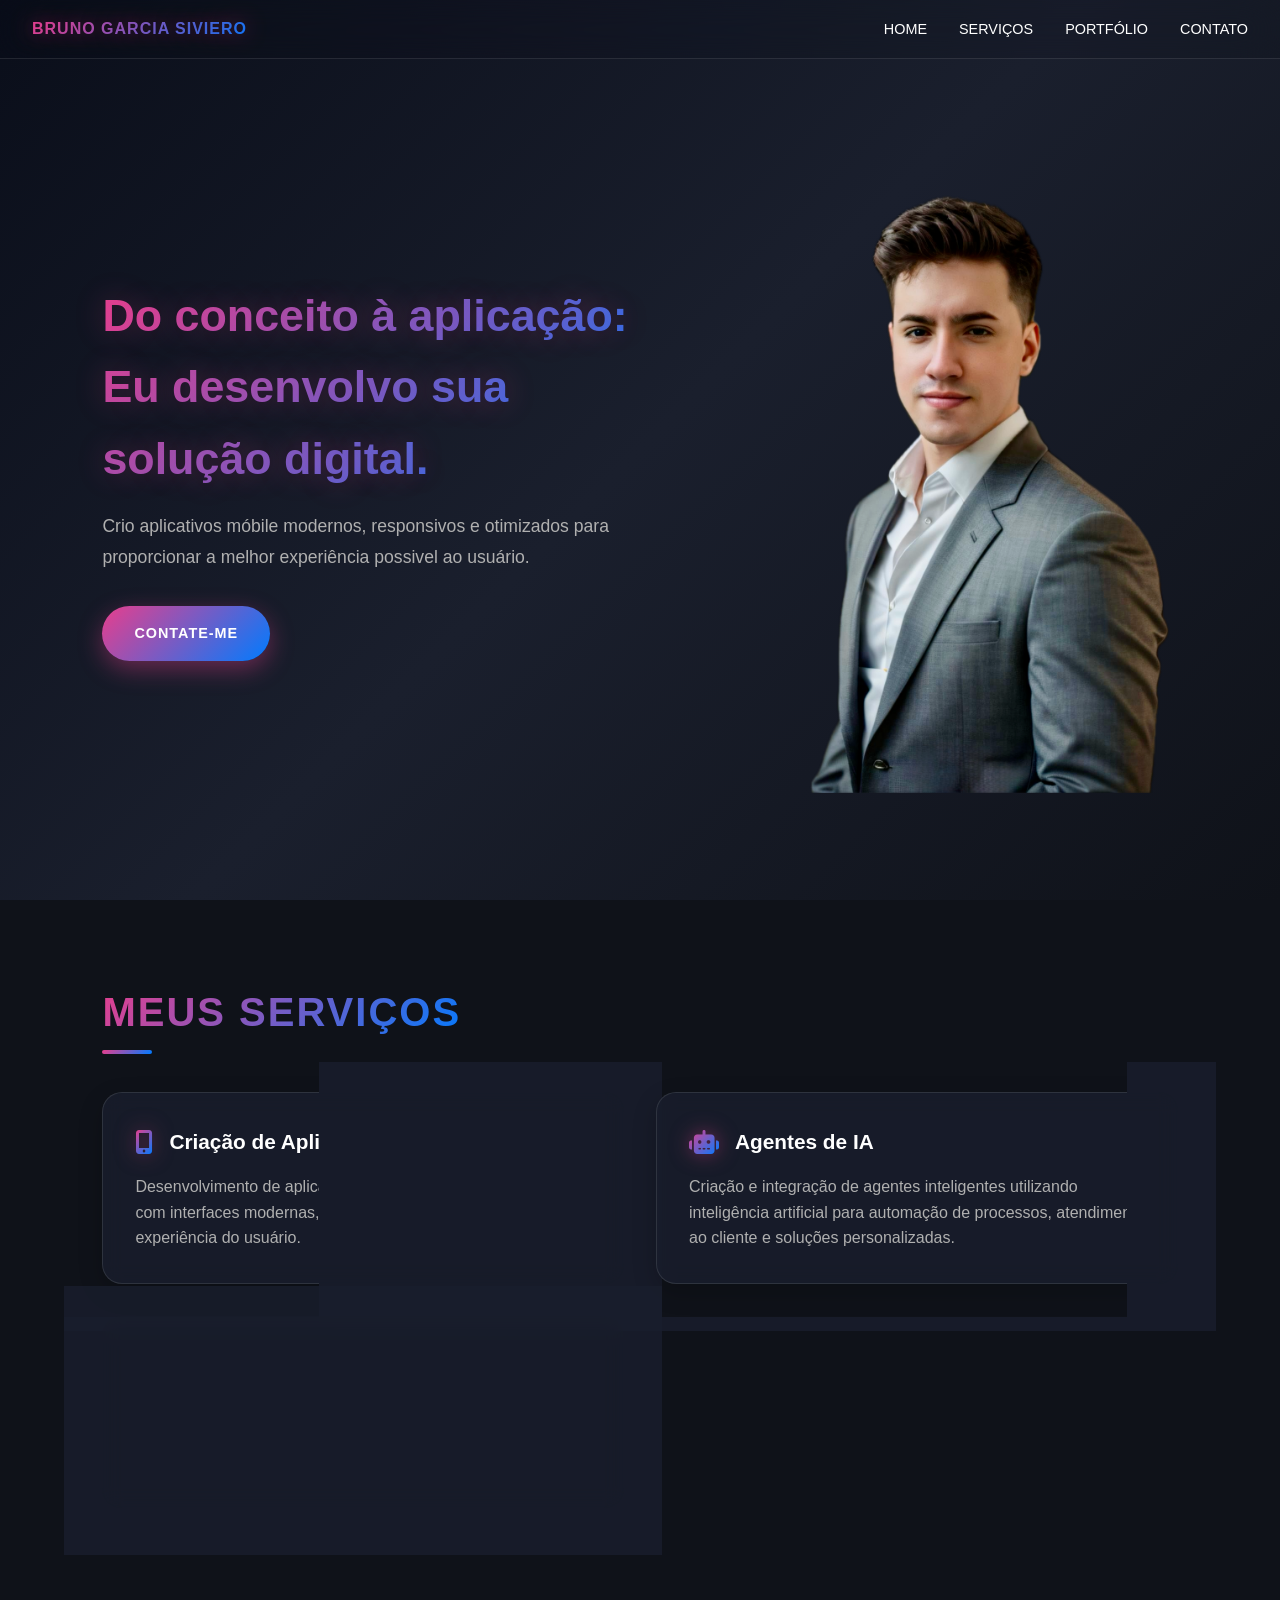
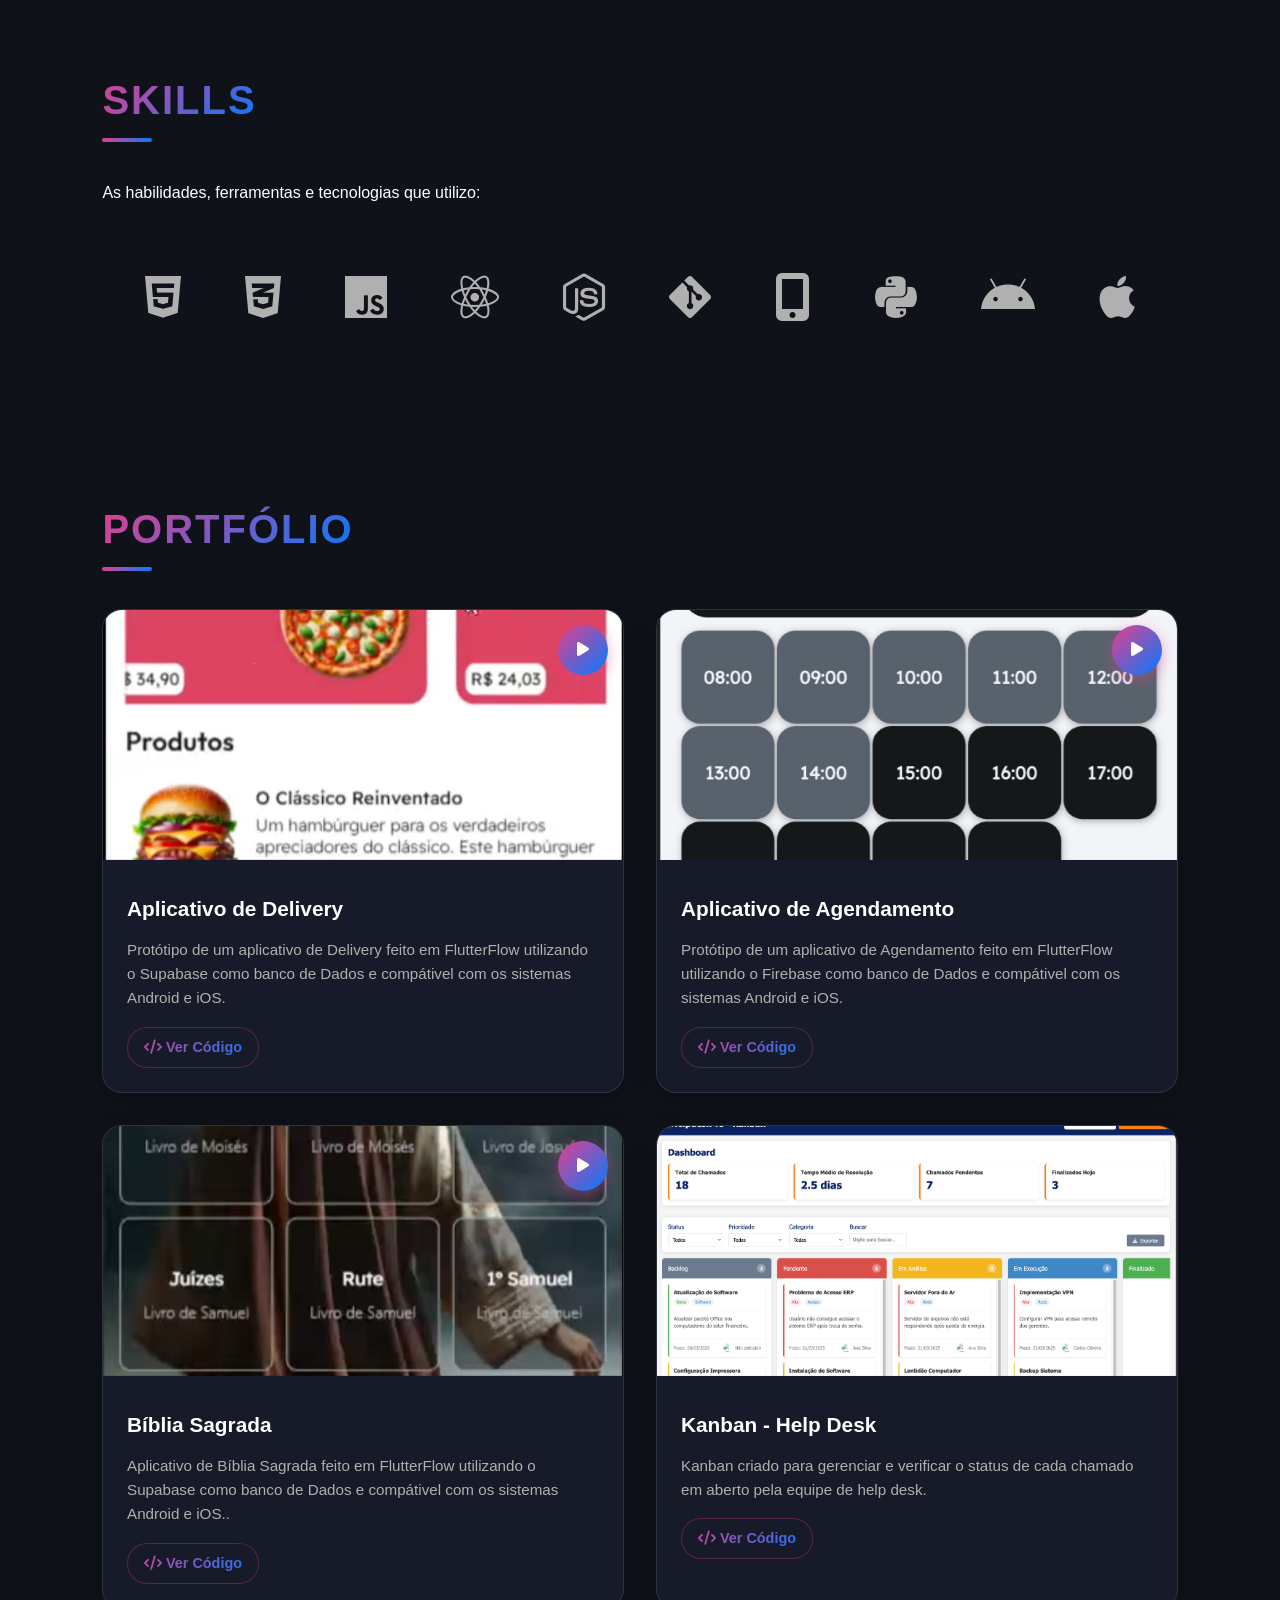
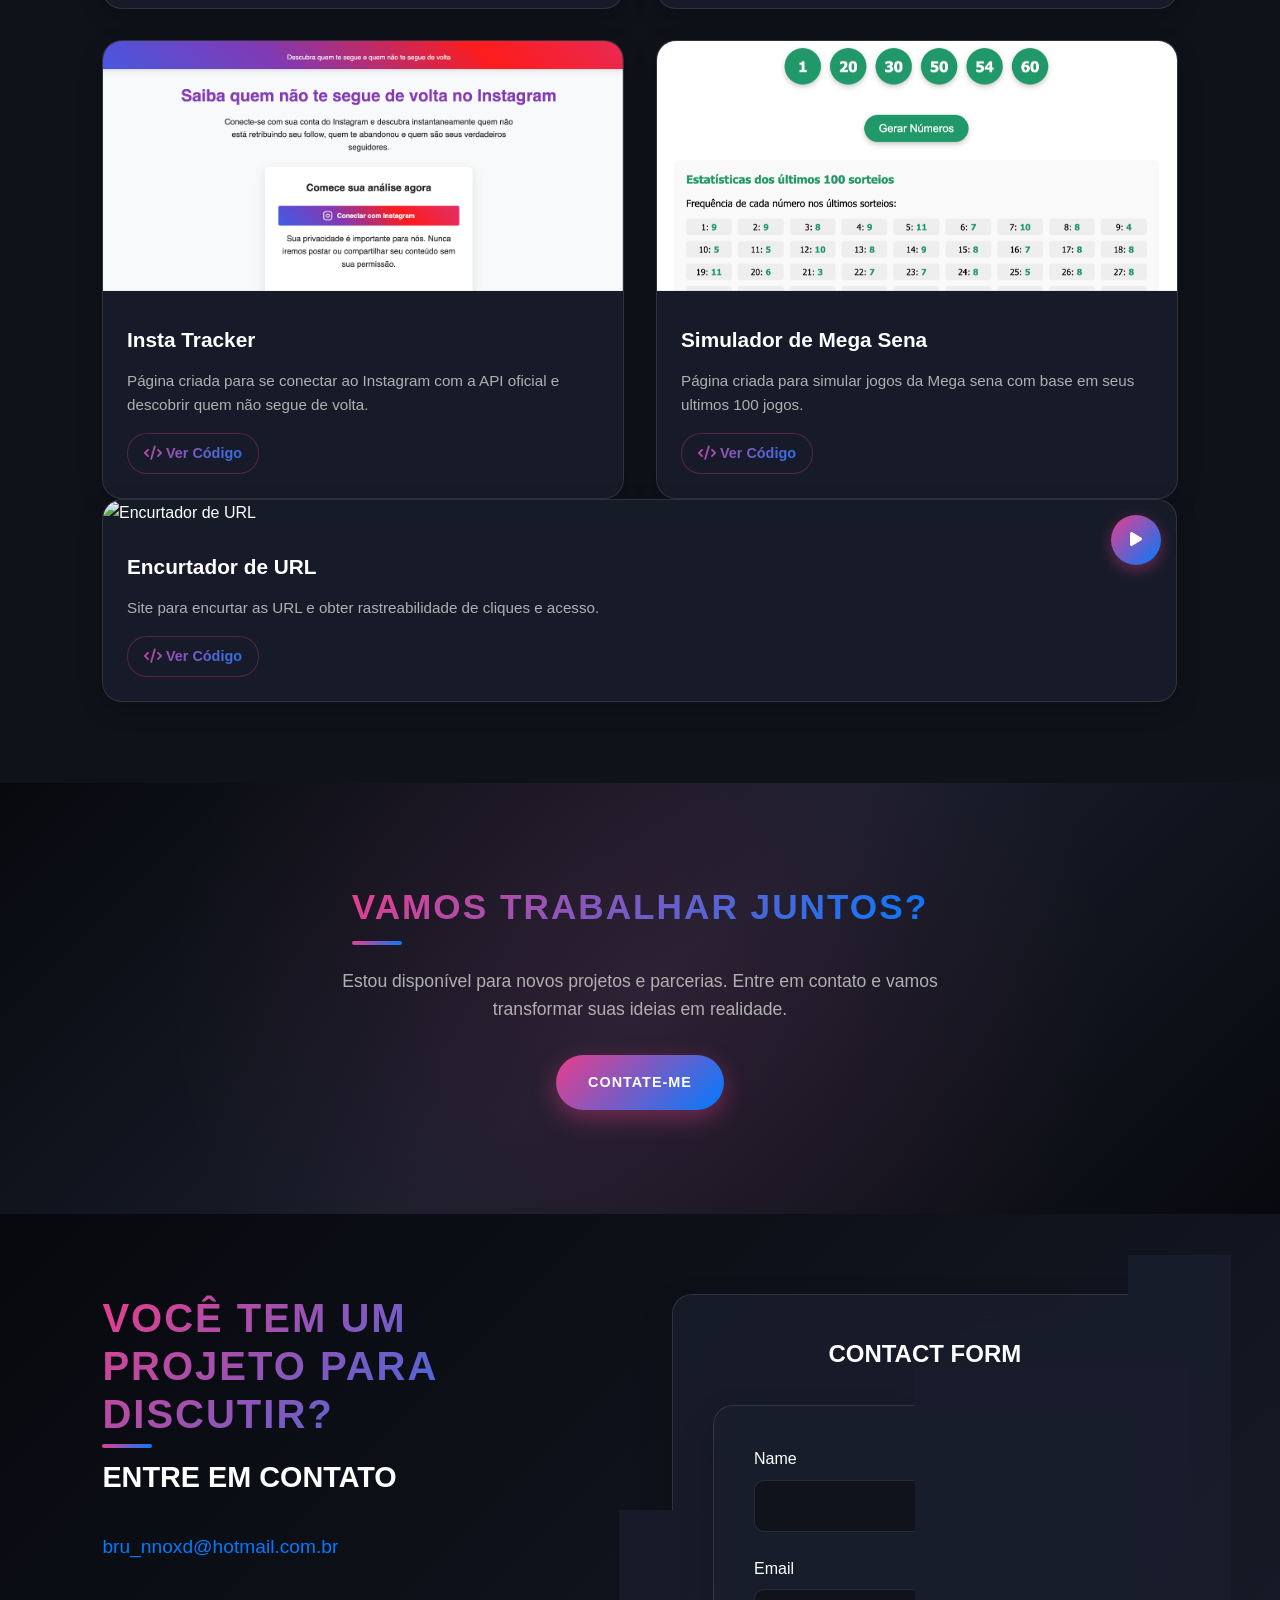
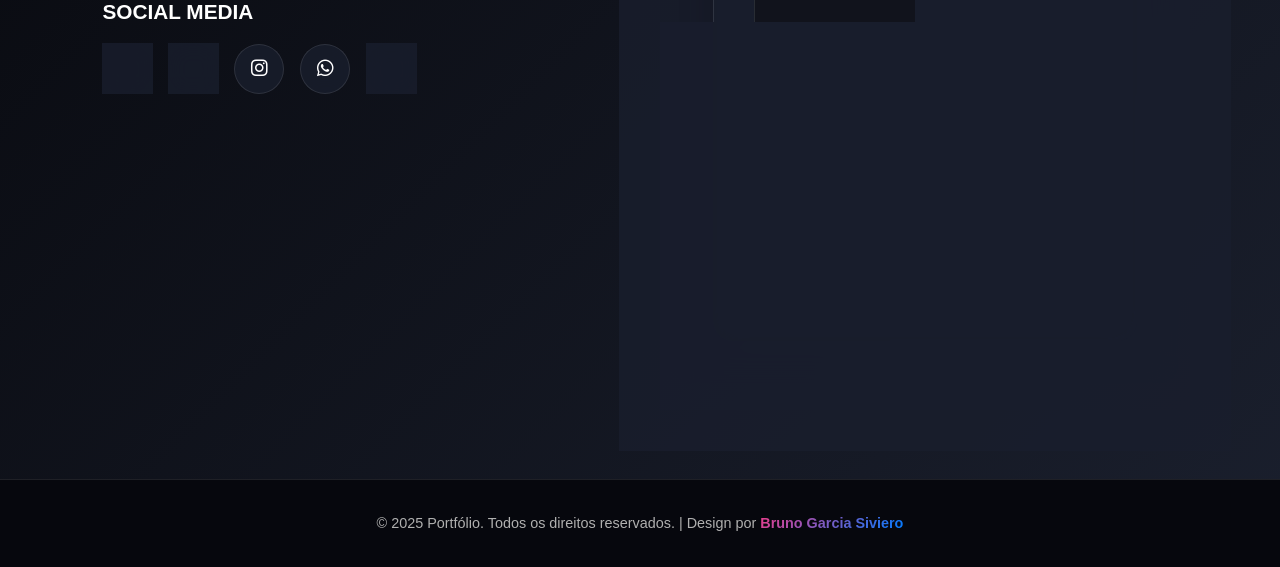
==== commit d22d00c9: "Update portfolio encurtador.html" ====
--- a/portfolio.html
+++ b/portfolio.html
@@ -1119,6 +1119,24 @@
                 </div>
             </div>
         </div>
+        
+        <!-- Projeto 7 -->
+            <div class="portfolio-item">
+                <img src="IMG/encurtador.png" alt="Encurtador de URL">
+                <div class="video-option">
+                    <a href="https://youtu.be/IApRe0lpb30" target="_blank">
+                    <i class="fas fa-play"></i>
+                    </a>
+                </div>
+                <div class="portfolio-info">
+                    <h3>Encurtador de URL</h3>
+                    <p>Site para encurtar as URL e obter rastreabilidade de cliques e acesso.</p>
+                    <div class="portfolio-links">
+                        <!-- <a href="#"><i class="fas fa-external-link-alt"></i> Ver Site</a> -->
+                        <a href="https://github.com/bruunoxd/Url-short"><i class="fas fa-code"></i> Ver Código</a>
+                    </div>
+                </div>
+            </div>
     </section>
 
     <section class="cta">
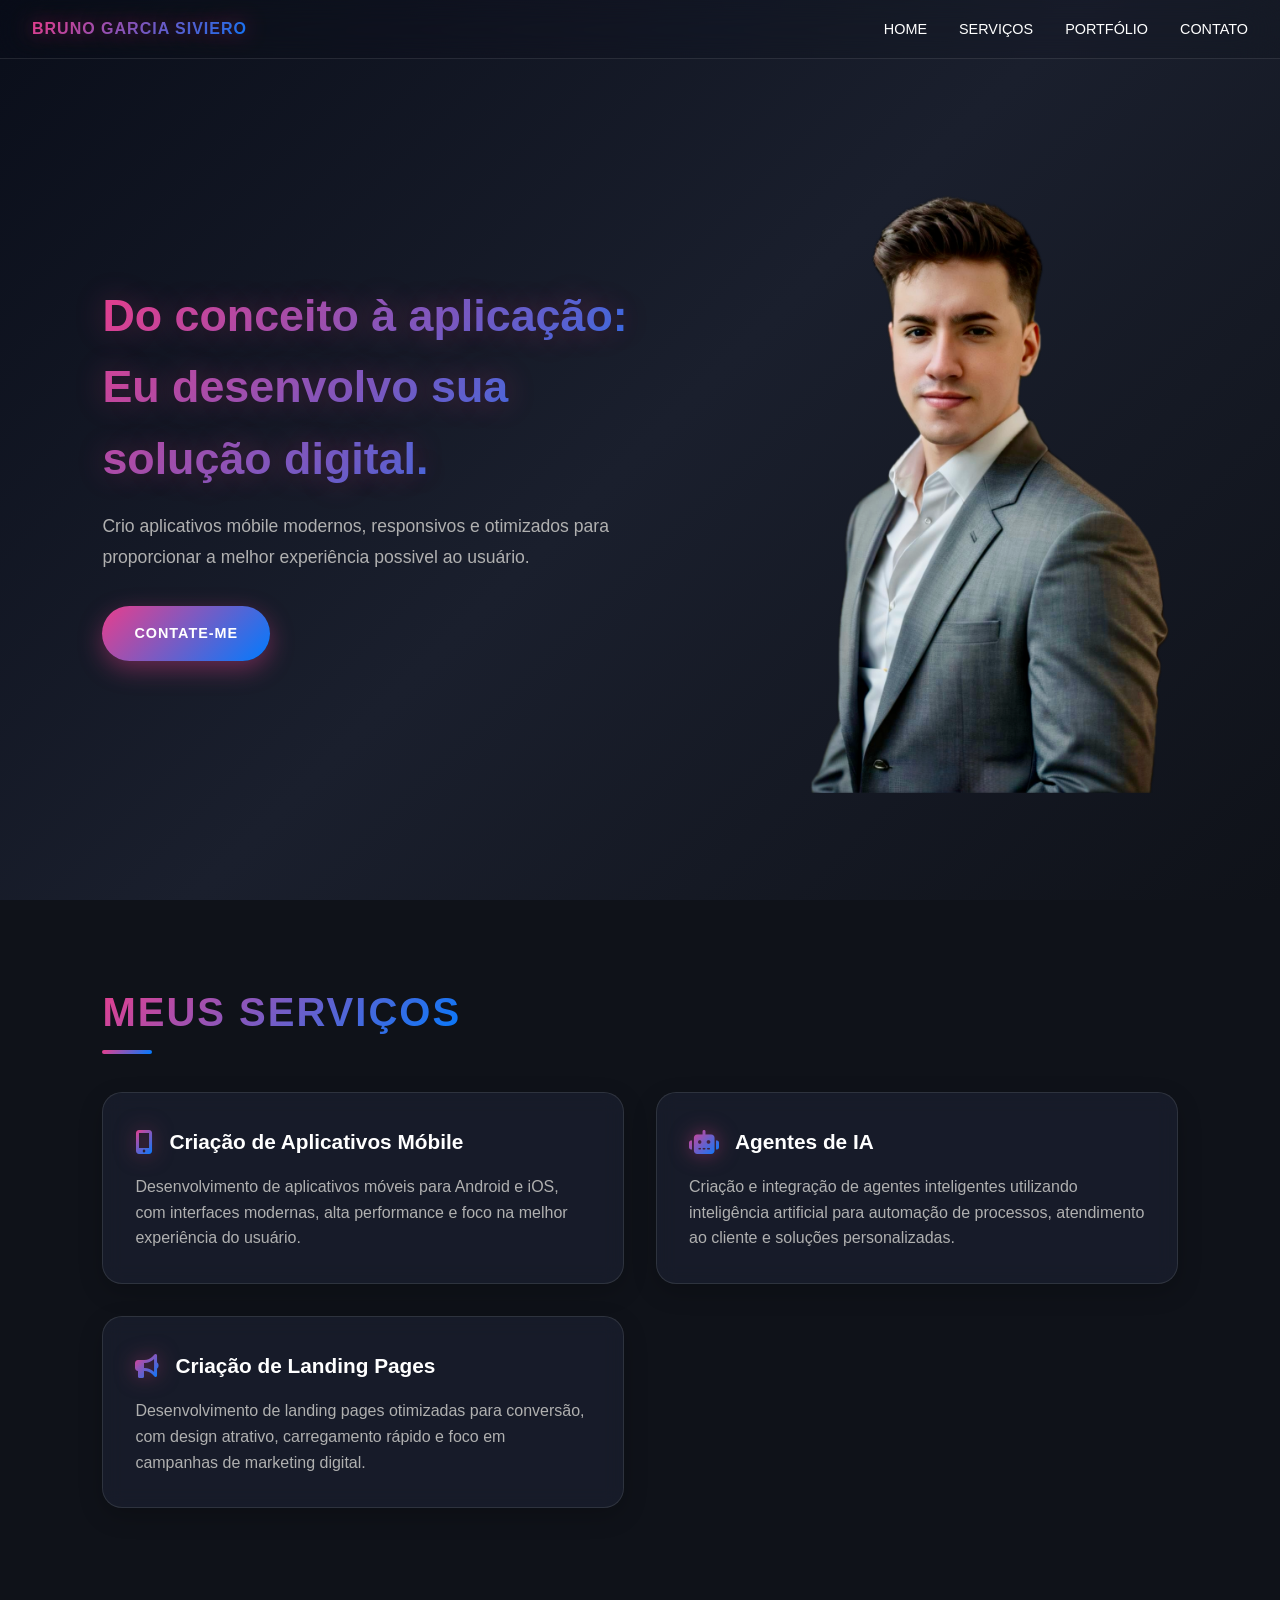
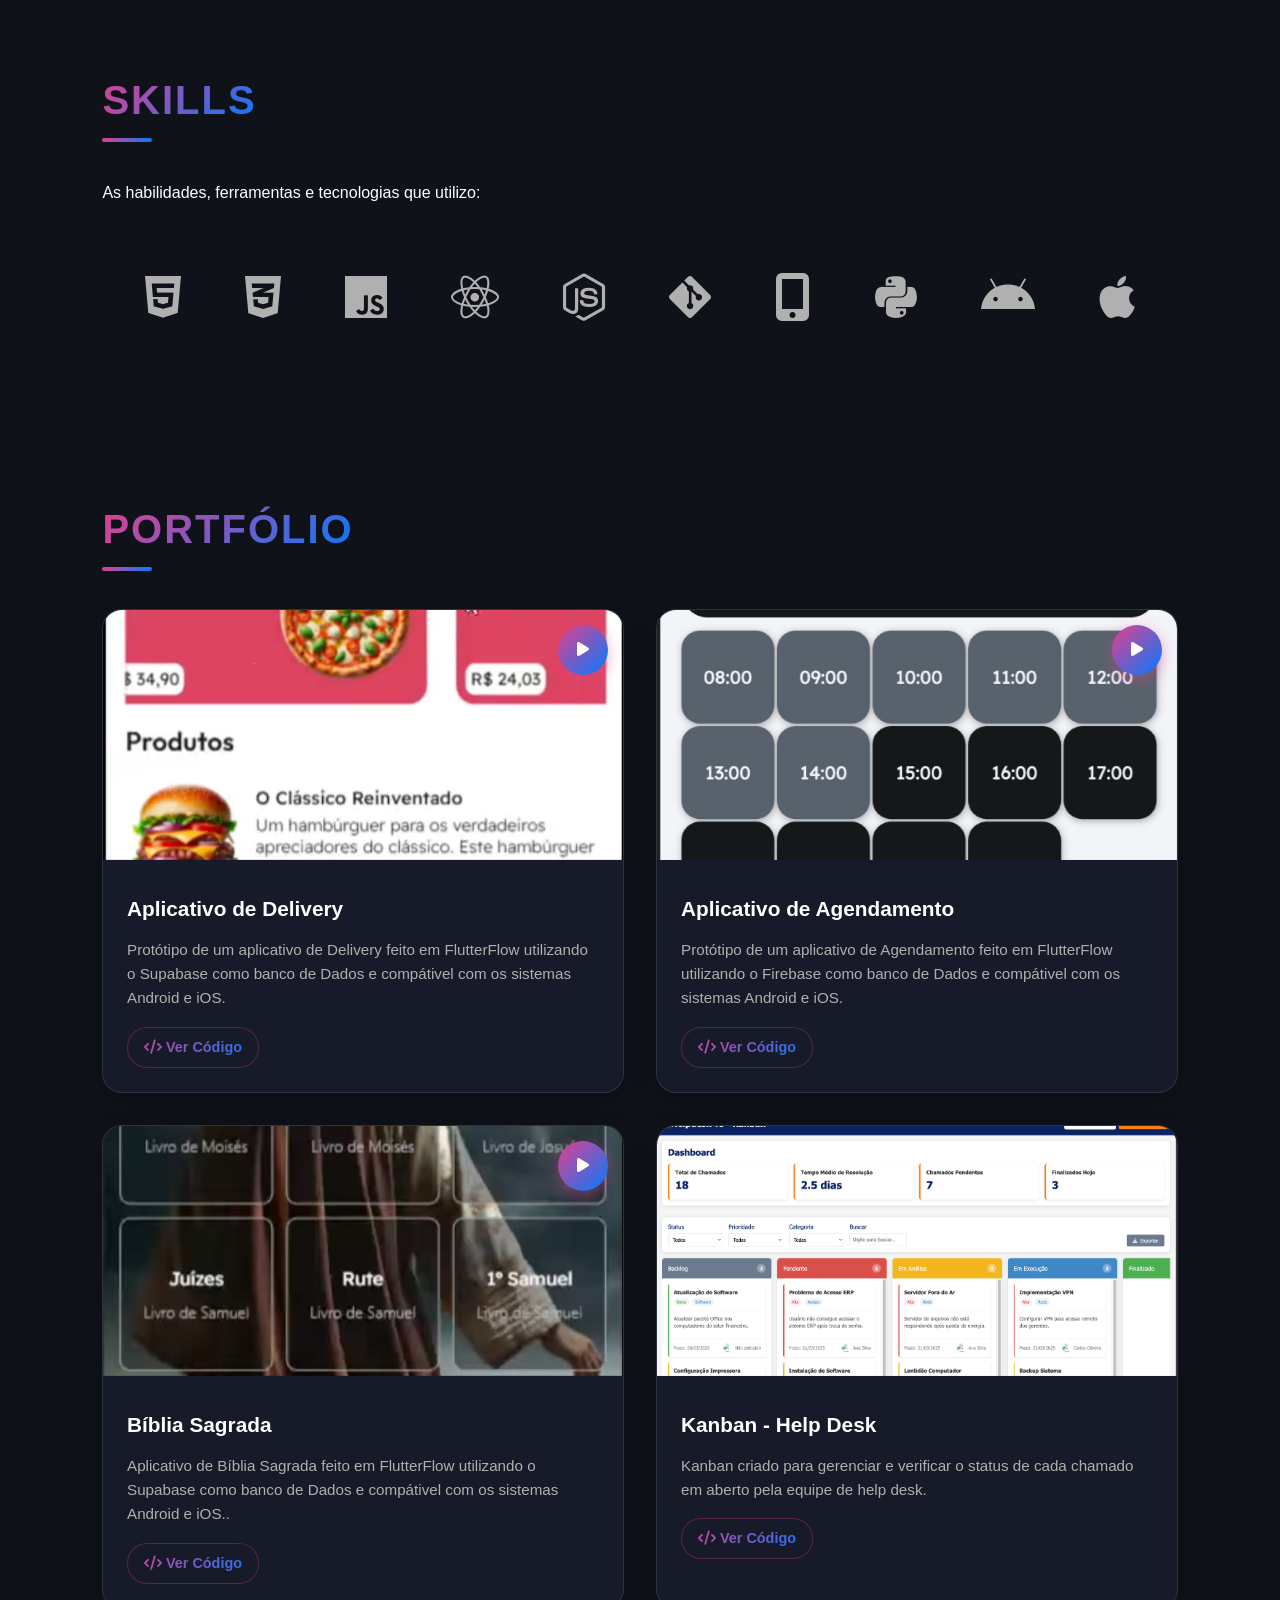
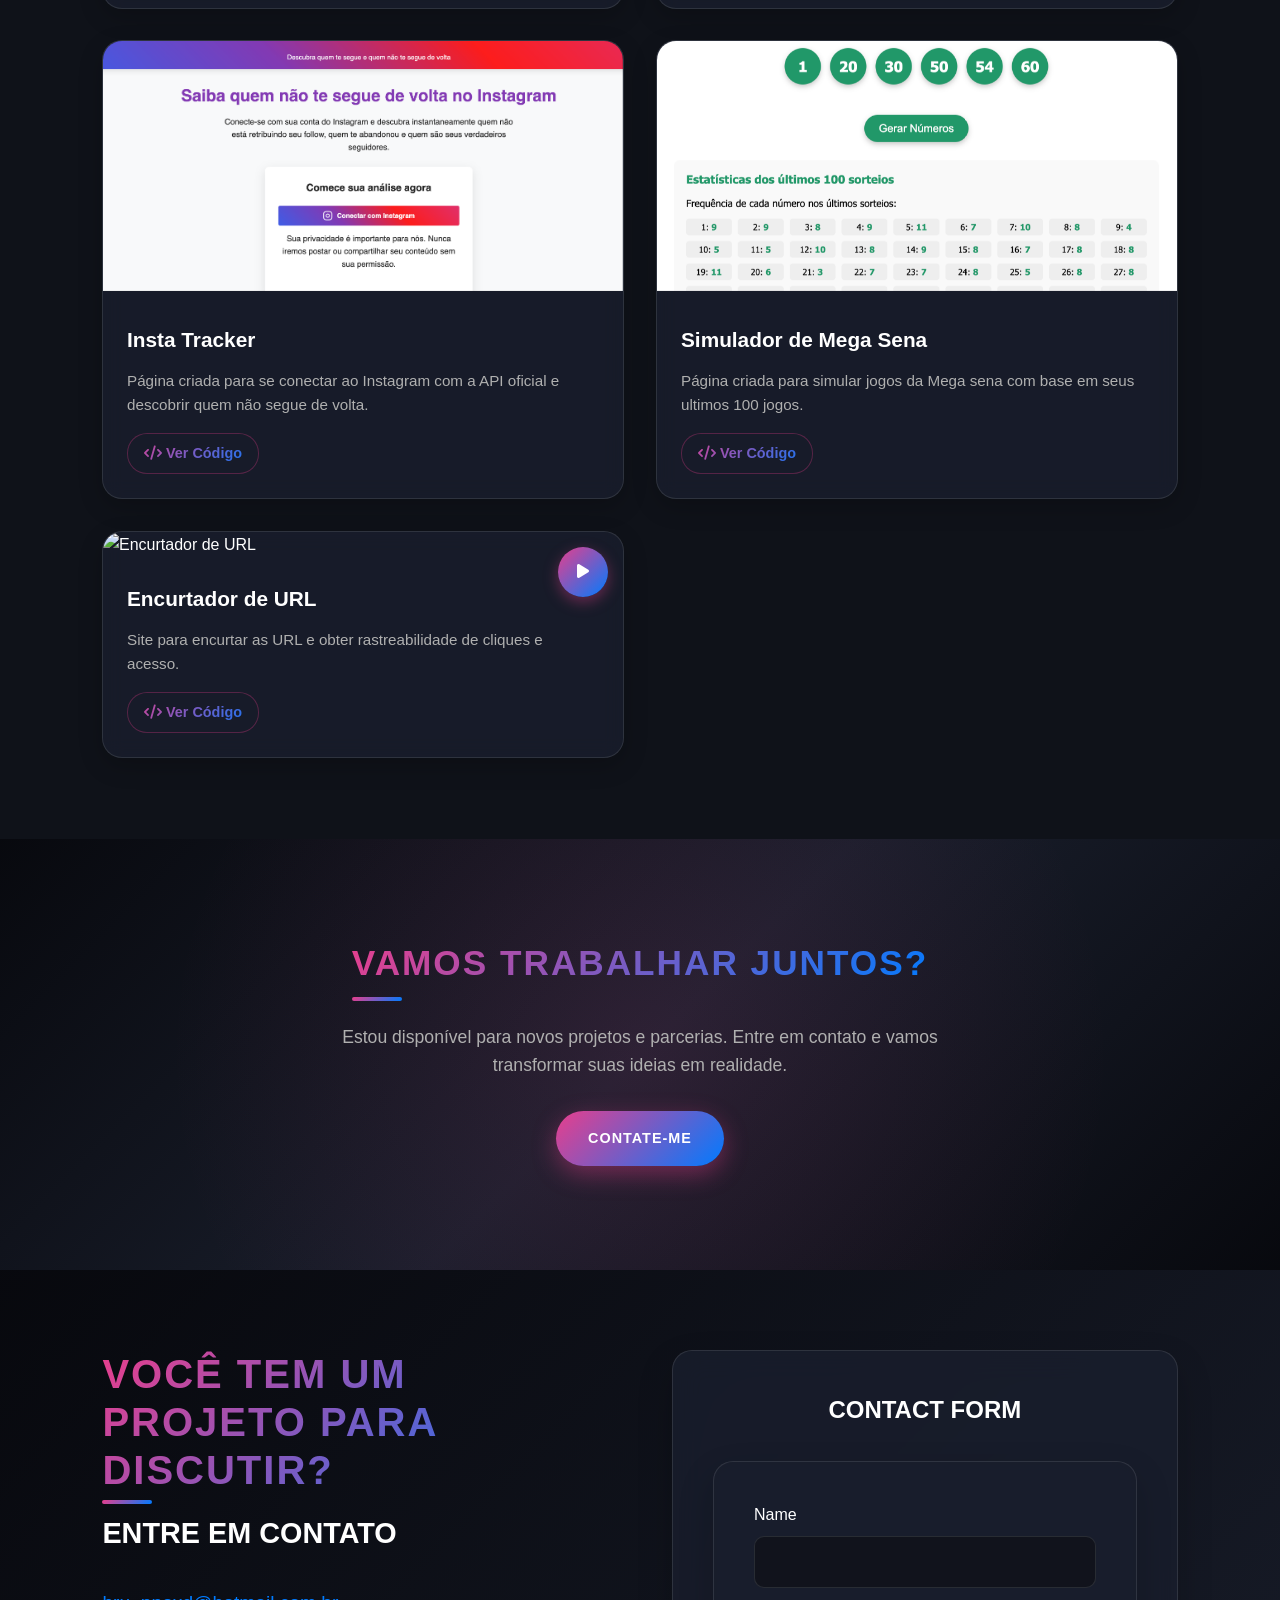
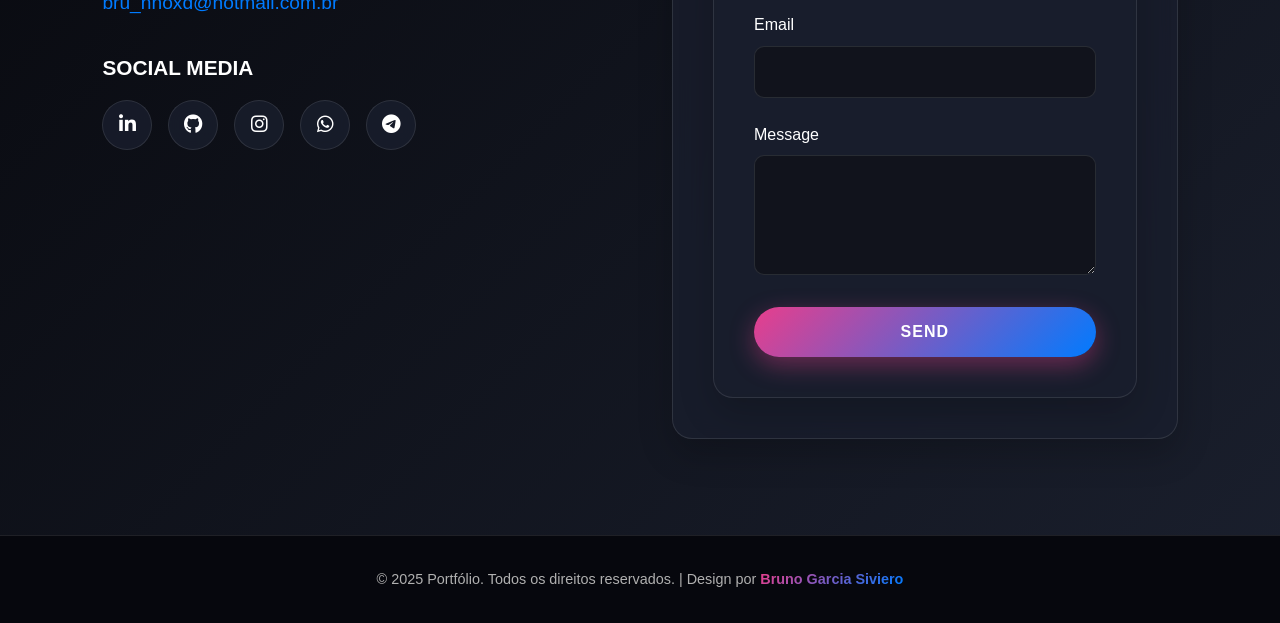
==== commit c370342e: "Update portfolio encurtador.html" ====
--- a/portfolio.html
+++ b/portfolio.html
@@ -1118,7 +1118,6 @@
                     </div>
                 </div>
             </div>
-        </div>
         
         <!-- Projeto 7 -->
             <div class="portfolio-item">
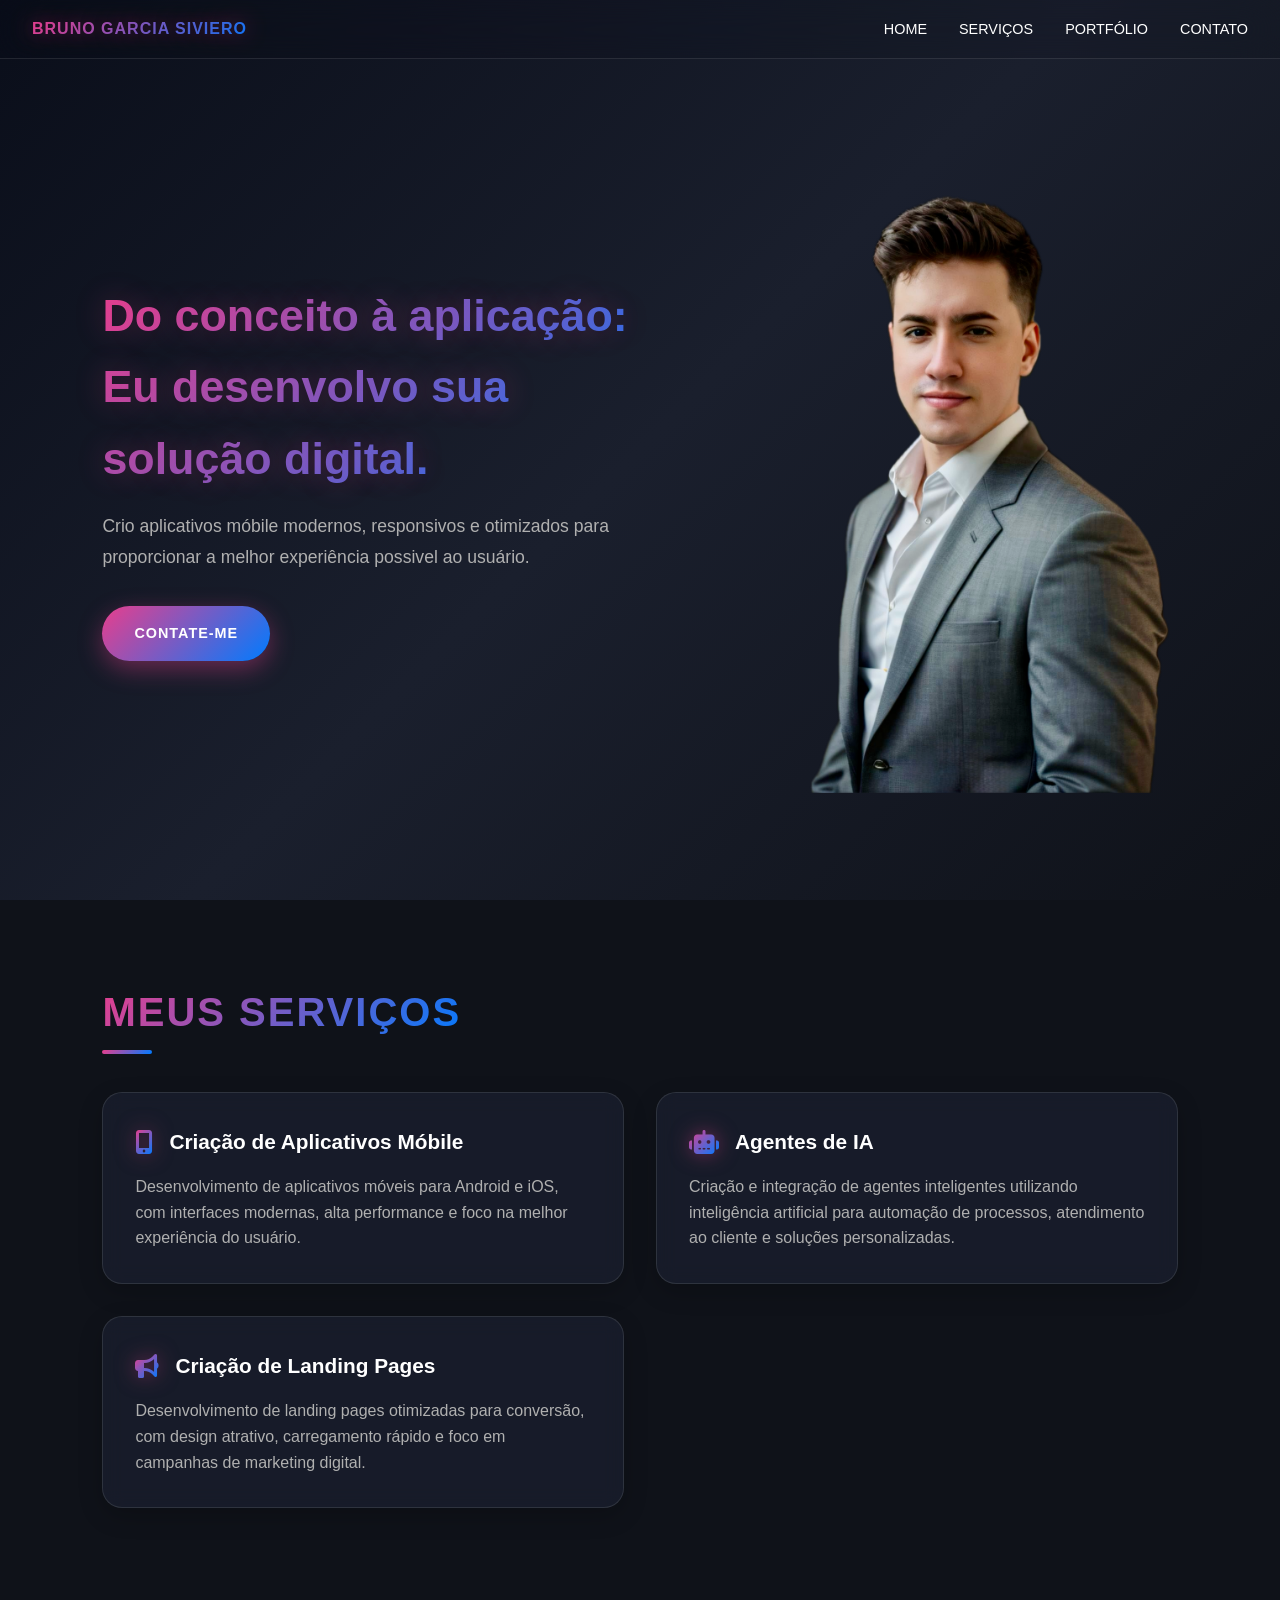
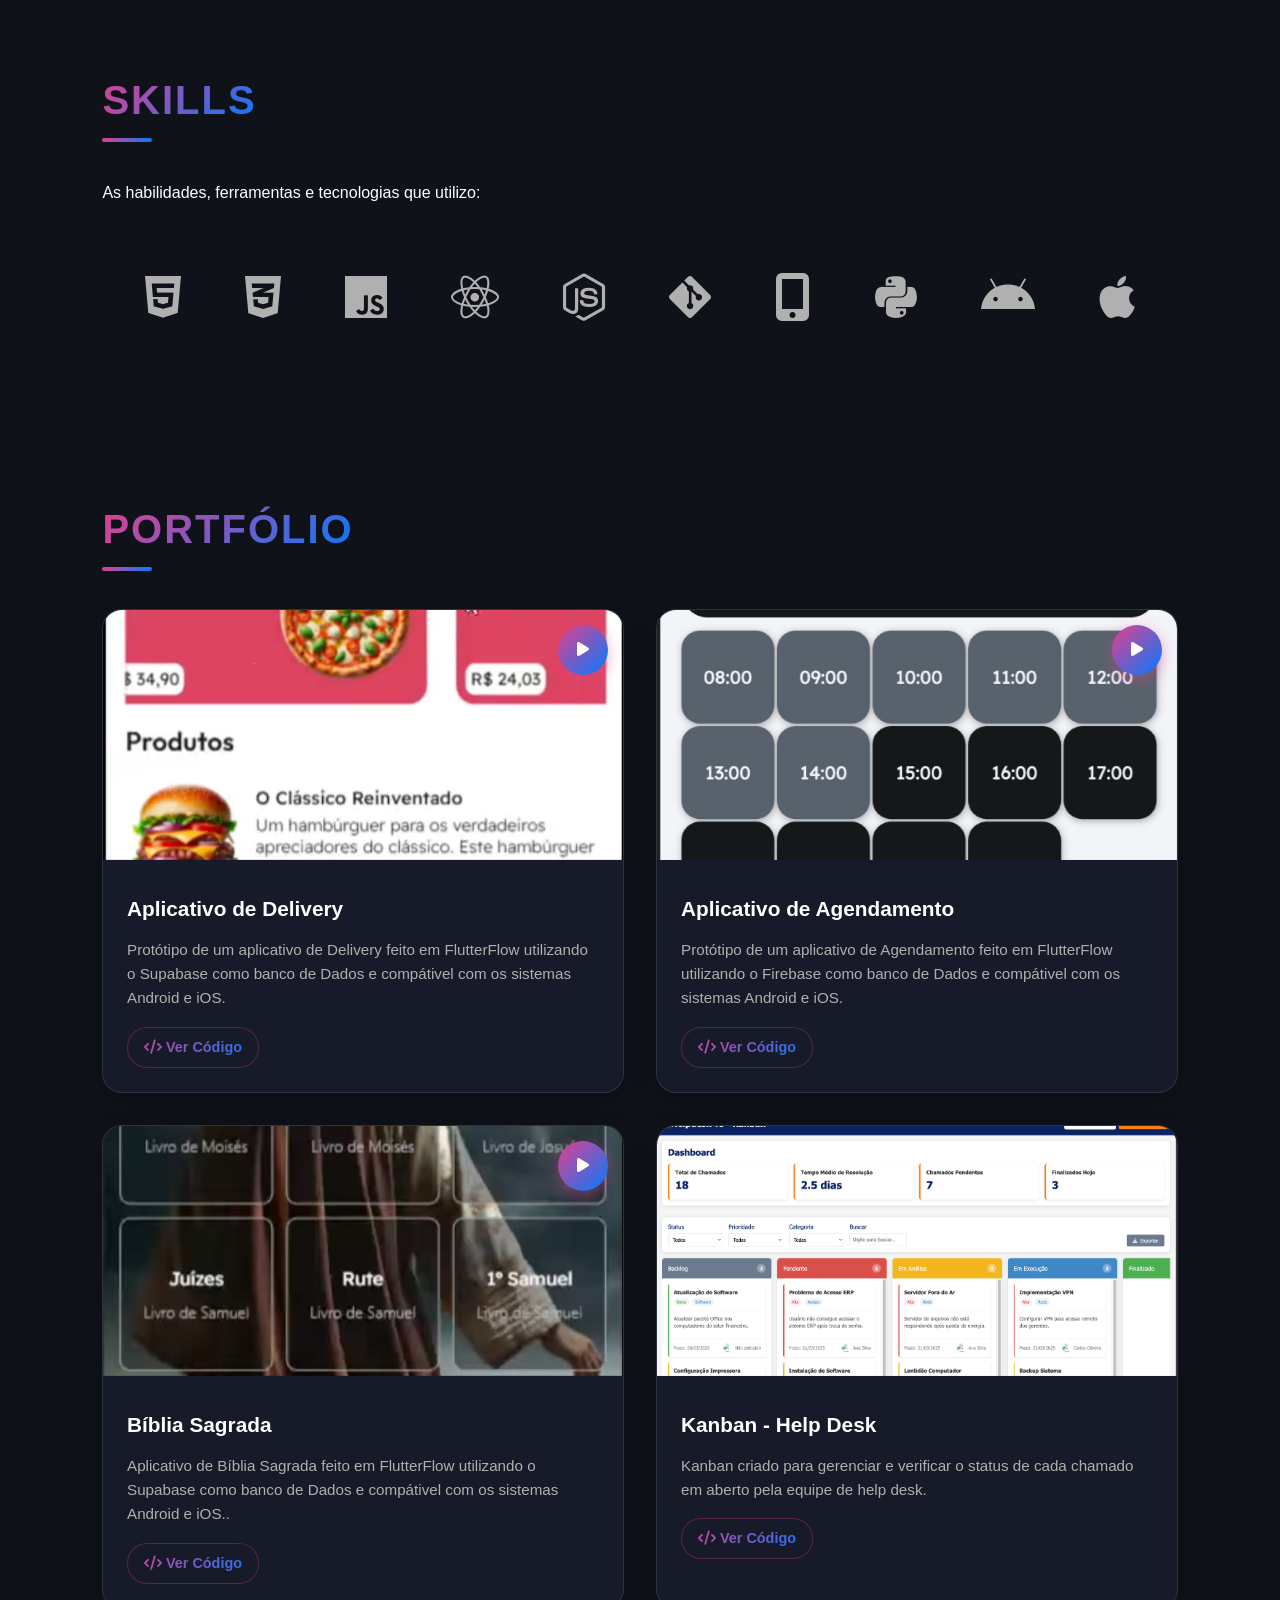
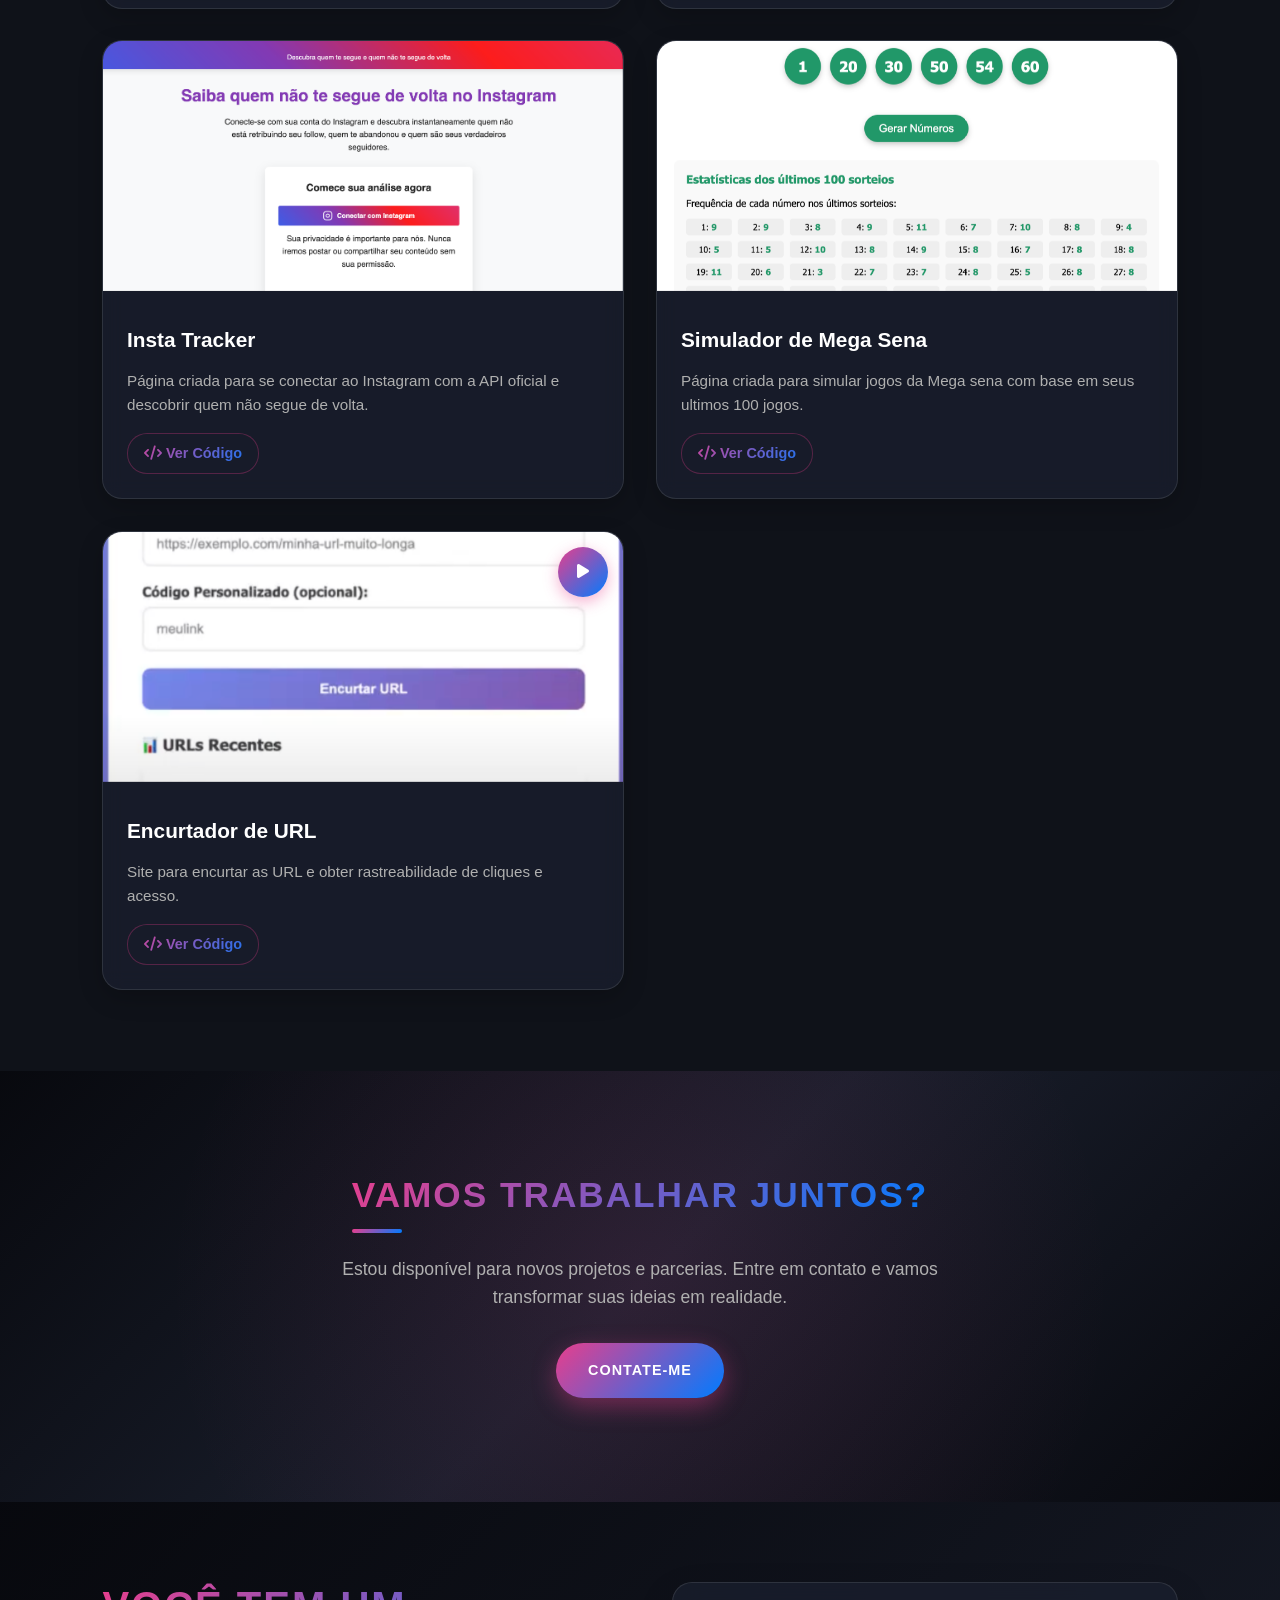
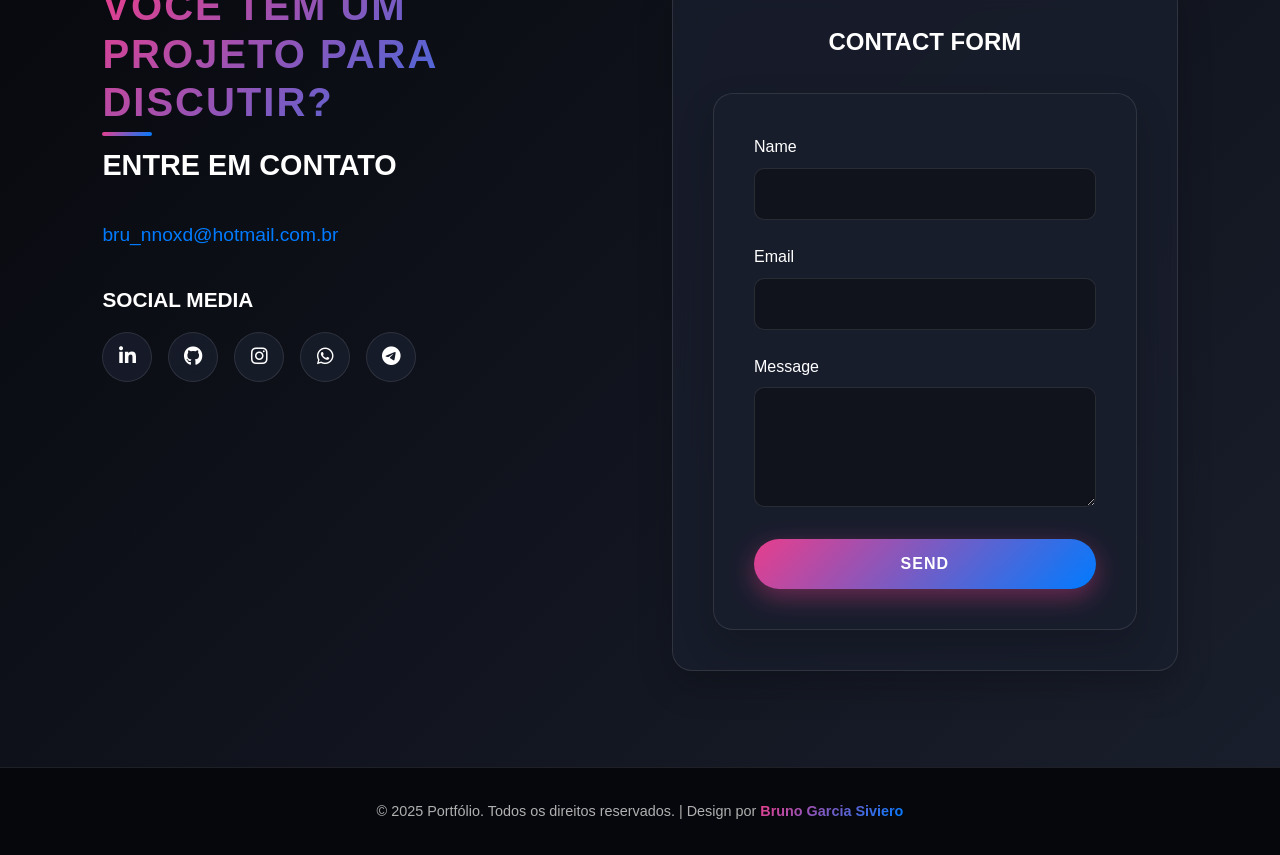
==== commit 01b9fb47: "Remove transitions for portfolio items on small screens Removed transition effects for portfolio ite" ====
--- a/portfolio.html
+++ b/portfolio.html
@@ -878,11 +878,6 @@
         
         /* Responsive */
         @media (max-width: 768px) {
-        .portfolio-item {
-        transition: none;
-        will-change: auto;
-    }
-            
             .hero-content {
                 max-width: 100%;
                 margin-bottom: 3rem;
@@ -918,36 +913,6 @@
             .hero-image {
                 width: 100%;
             }
-
-            @media (max-width: 768px) {
-    .portfolio-item {
-        transition: none;
-        will-change: auto;
-    }
-    
-    .portfolio-item:hover {
-        transform: none;
-        box-shadow: 0 8px 25px rgba(0, 0, 0, 0.2);
-    }
-    
-    .portfolio-item img {
-        transition: none;
-    }
-    
-    .portfolio-item:hover img {
-        transform: none;
-    }
-}
-
-@media (prefers-reduced-motion: reduce) {
-    .portfolio-item,
-    .portfolio-item img,
-    .portfolio-links a,
-    .video-option {
-        transition: none !important;
-        animation: none !important;
-    }
-}
         }
     </style>
 </head>
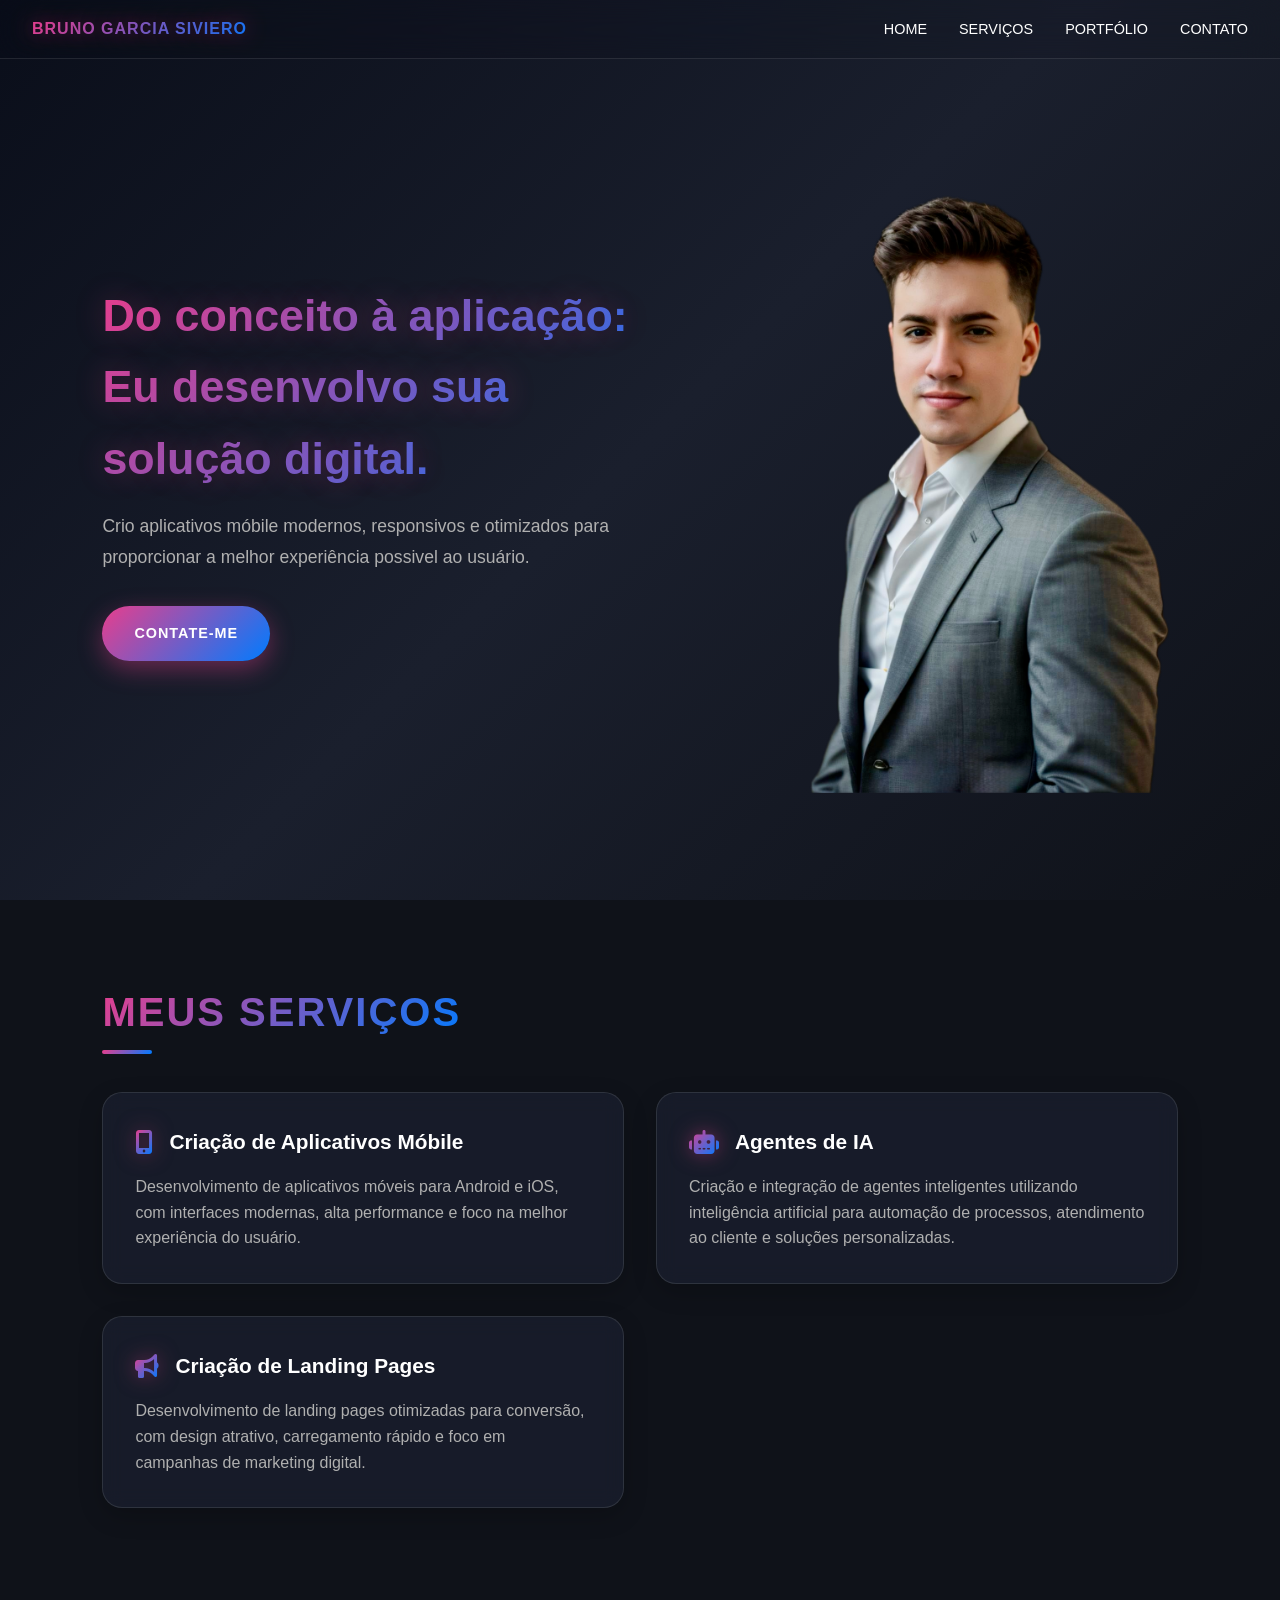
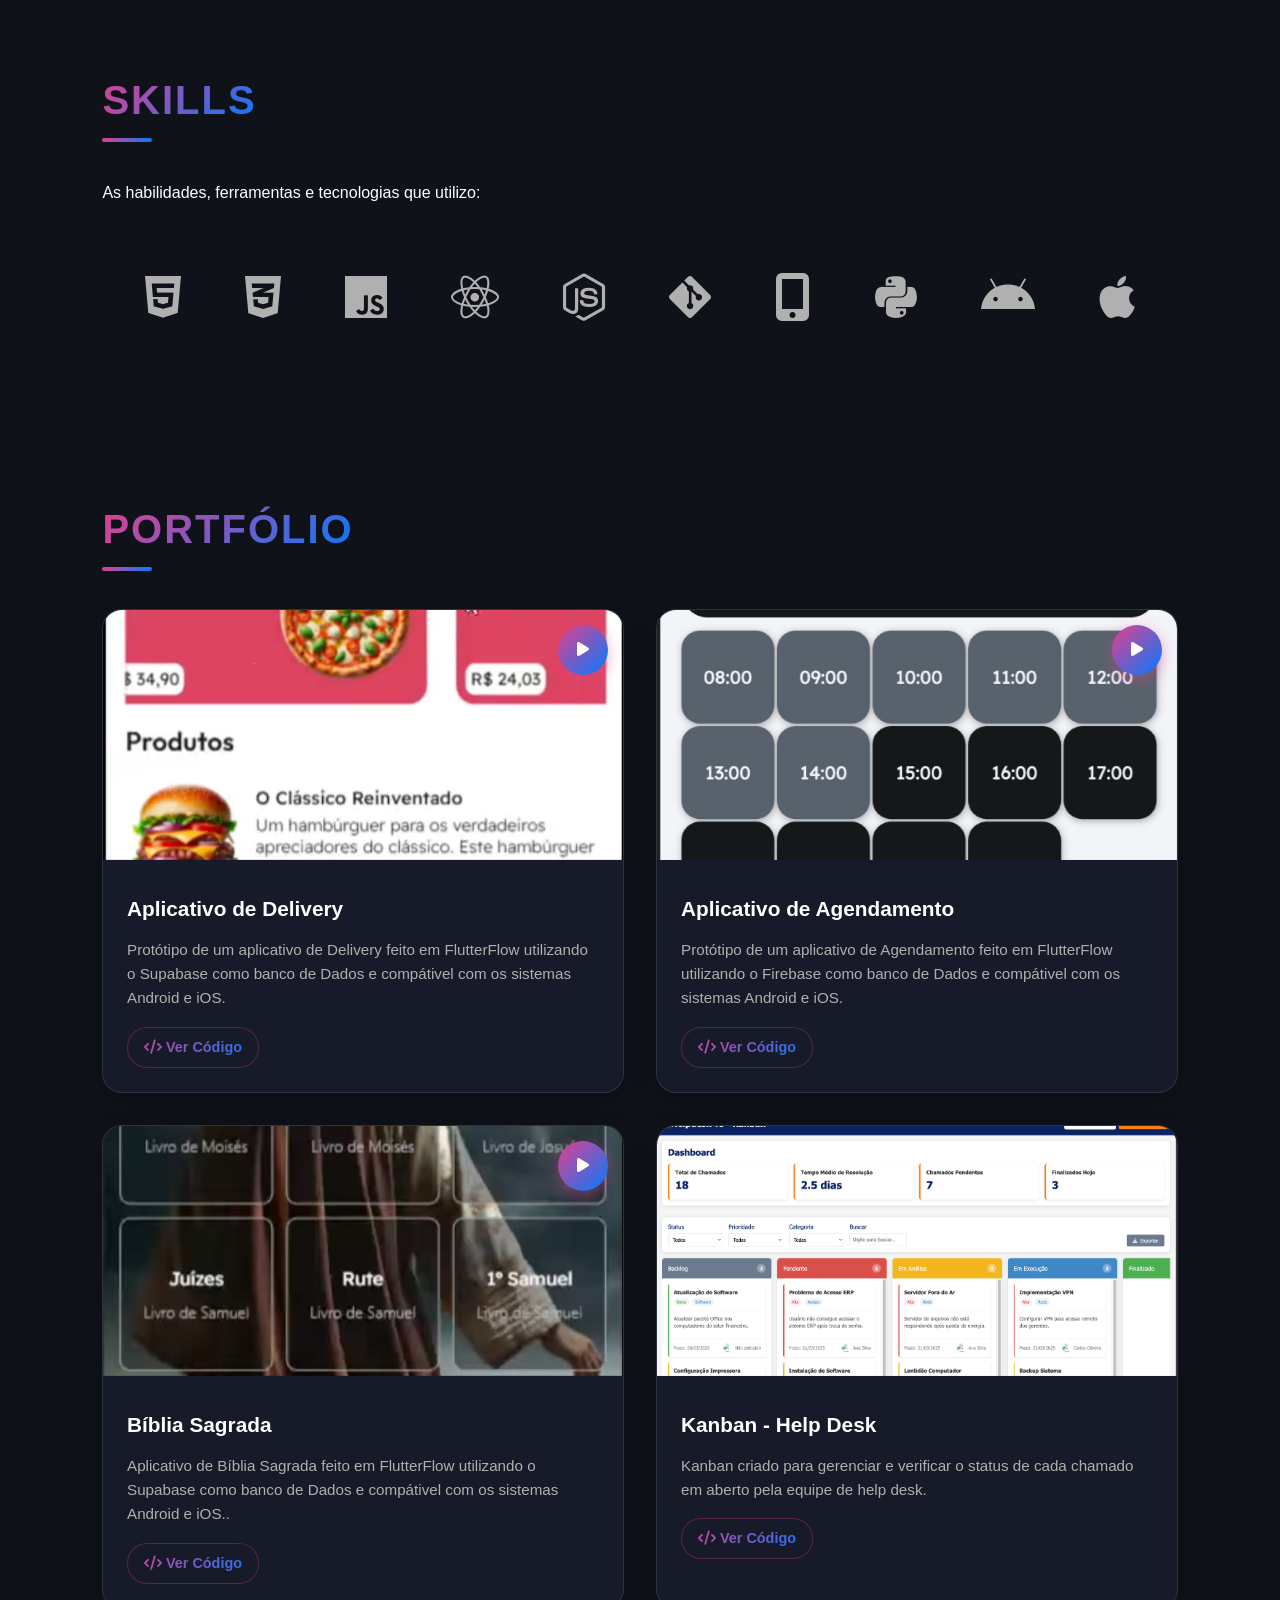
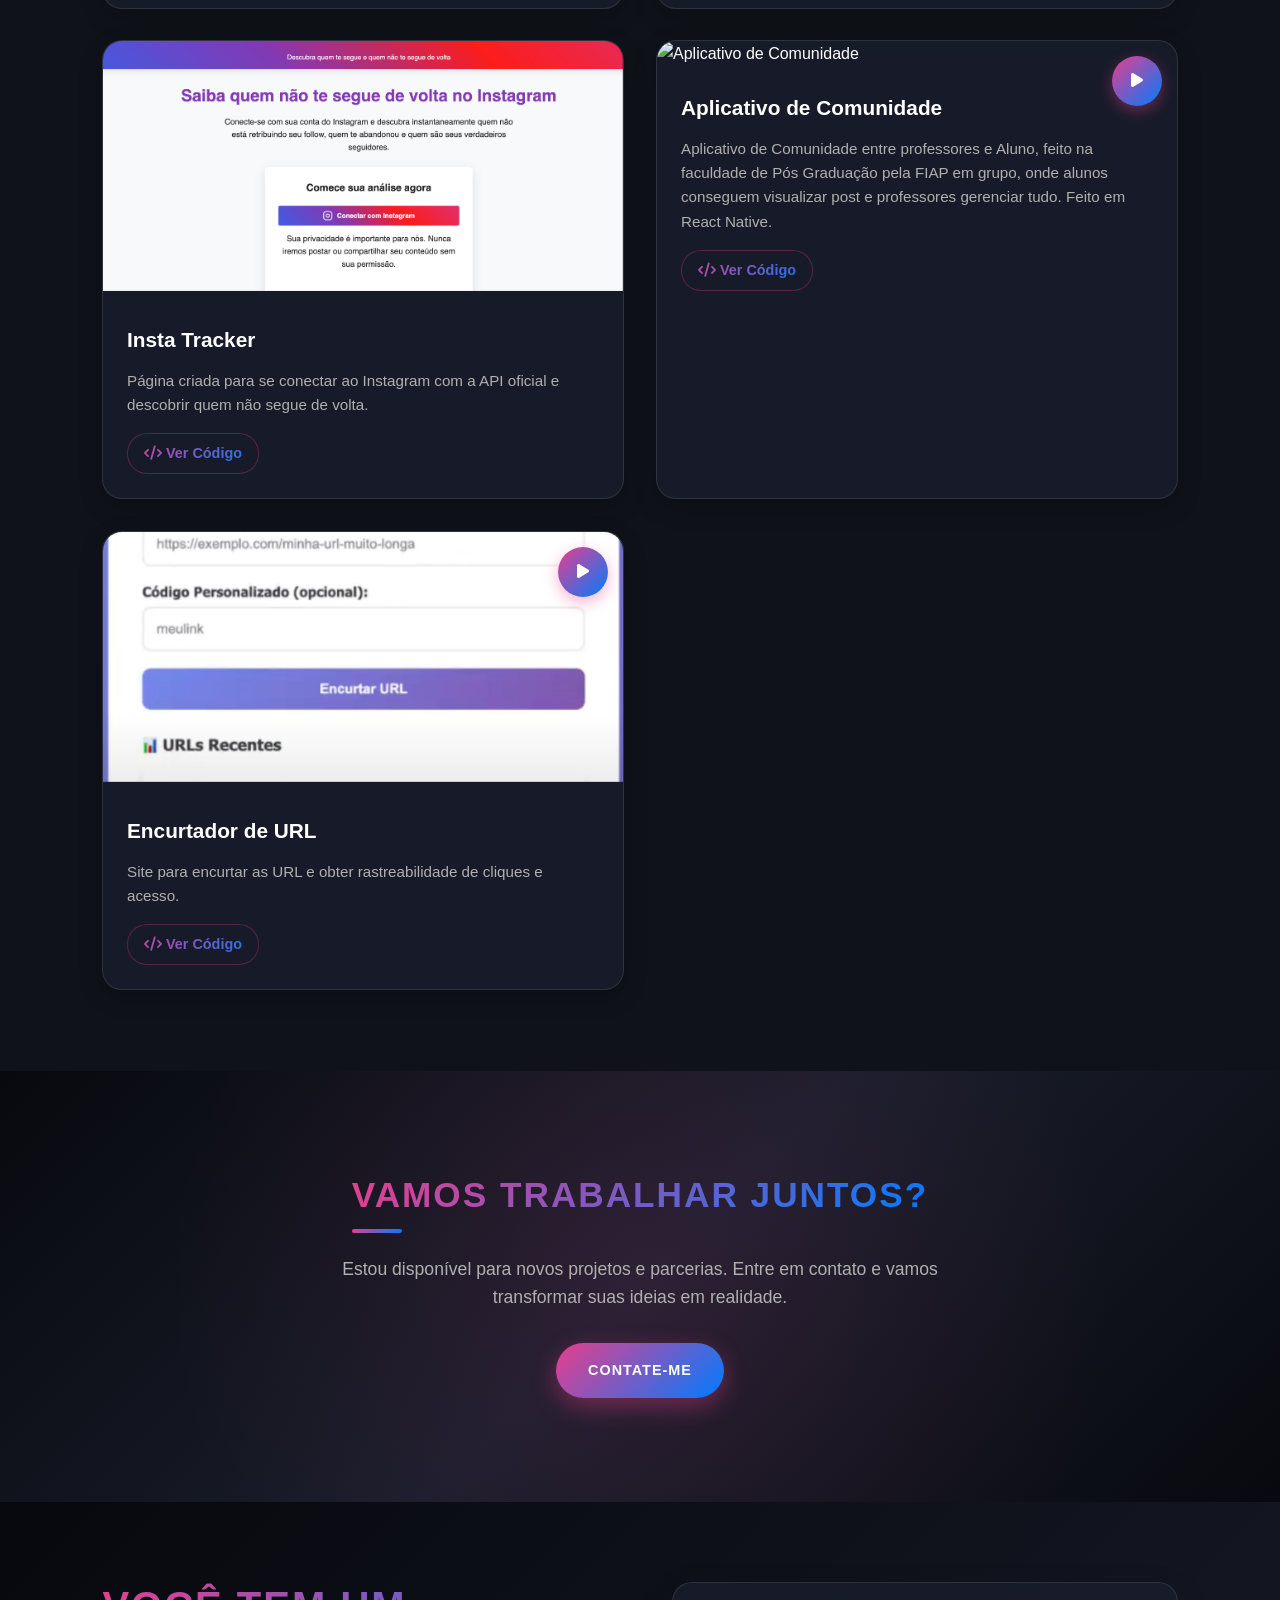
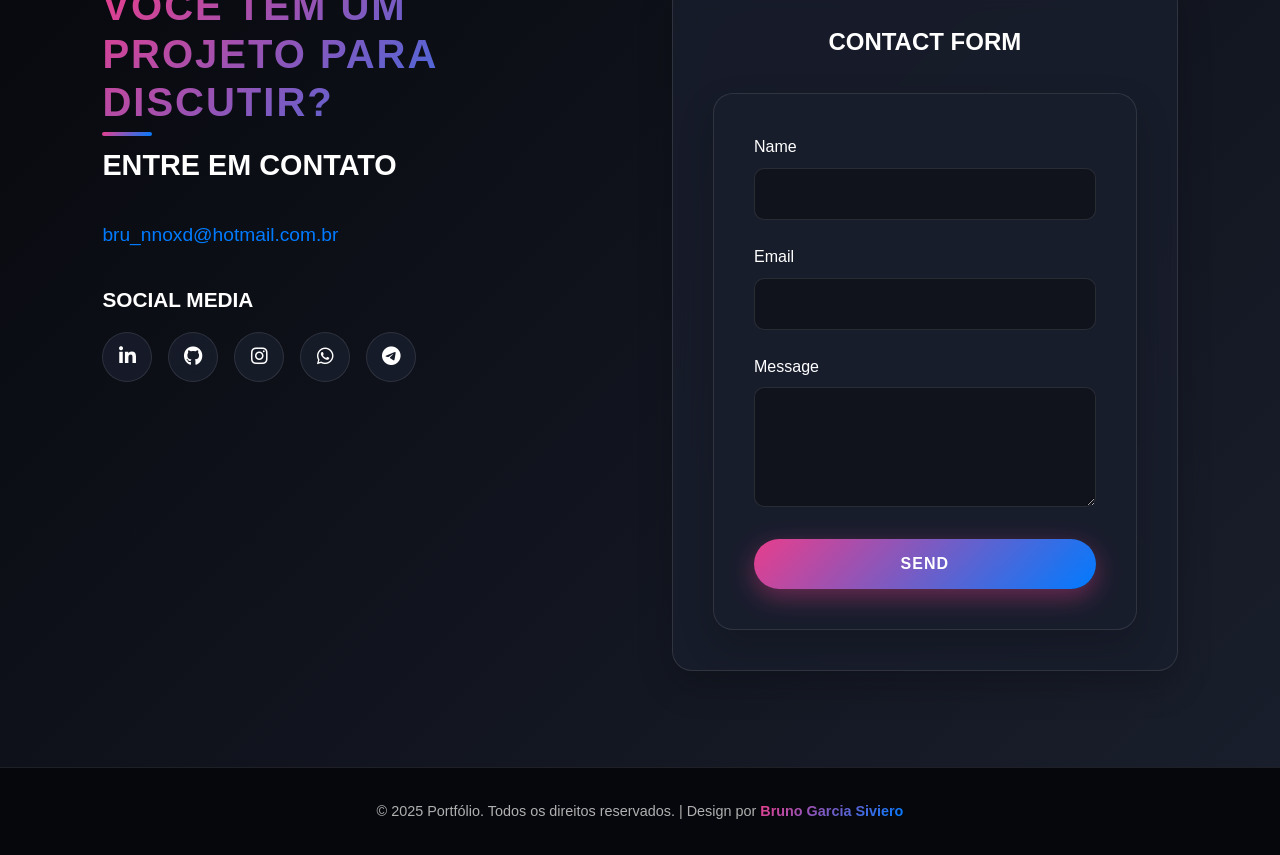
==== commit 2e5bb136: "Update portfolio item from Mega Sena to Community App" ====
--- a/portfolio.html
+++ b/portfolio.html
@@ -1070,16 +1070,18 @@
             
             <!-- Projeto 6 -->
             <div class="portfolio-item">
-                <img src="IMG/mega.png" alt="Simulador de Mega Sena">
-                <!-- <div class="video-option">
-                    <i class="fas fa-play"></i>
-                </div> -->
+                <img src="IMG/blog.jpg" alt="Aplicativo de Comunidade">
+                <div class="video-option">
+                    <a href="https://youtu.be/clAkkEF6xKM" target="_blank">
+                        <i class="fas fa-play"></i>
+                    </a>
+                </div>
                 <div class="portfolio-info">
-                    <h3>Simulador de Mega Sena</h3>
-                    <p>Página criada para simular jogos da Mega sena com base em seus ultimos 100 jogos.</p>
+                    <h3>Aplicativo de Comunidade</h3>
+                    <p>Aplicativo de Comunidade entre professores e Aluno, feito na faculdade de Pós Graduação pela FIAP em grupo, onde alunos conseguem visualizar post e professores gerenciar tudo. Feito em React Native.</p>
                     <div class="portfolio-links">
                         <!-- <a href="#"><i class="fas fa-external-link-alt"></i> Ver Site</a> -->
-                        <a href="https://www.mediafire.com/file/7u5vczuk1w1lm2t/mega-sena-simulator.html/file"><i class="fas fa-code"></i> Ver Código</a>
+                        <a href="https://github.com/bruunoxd/blog"><i class="fas fa-code"></i> Ver Código</a>
                     </div>
                 </div>
             </div>
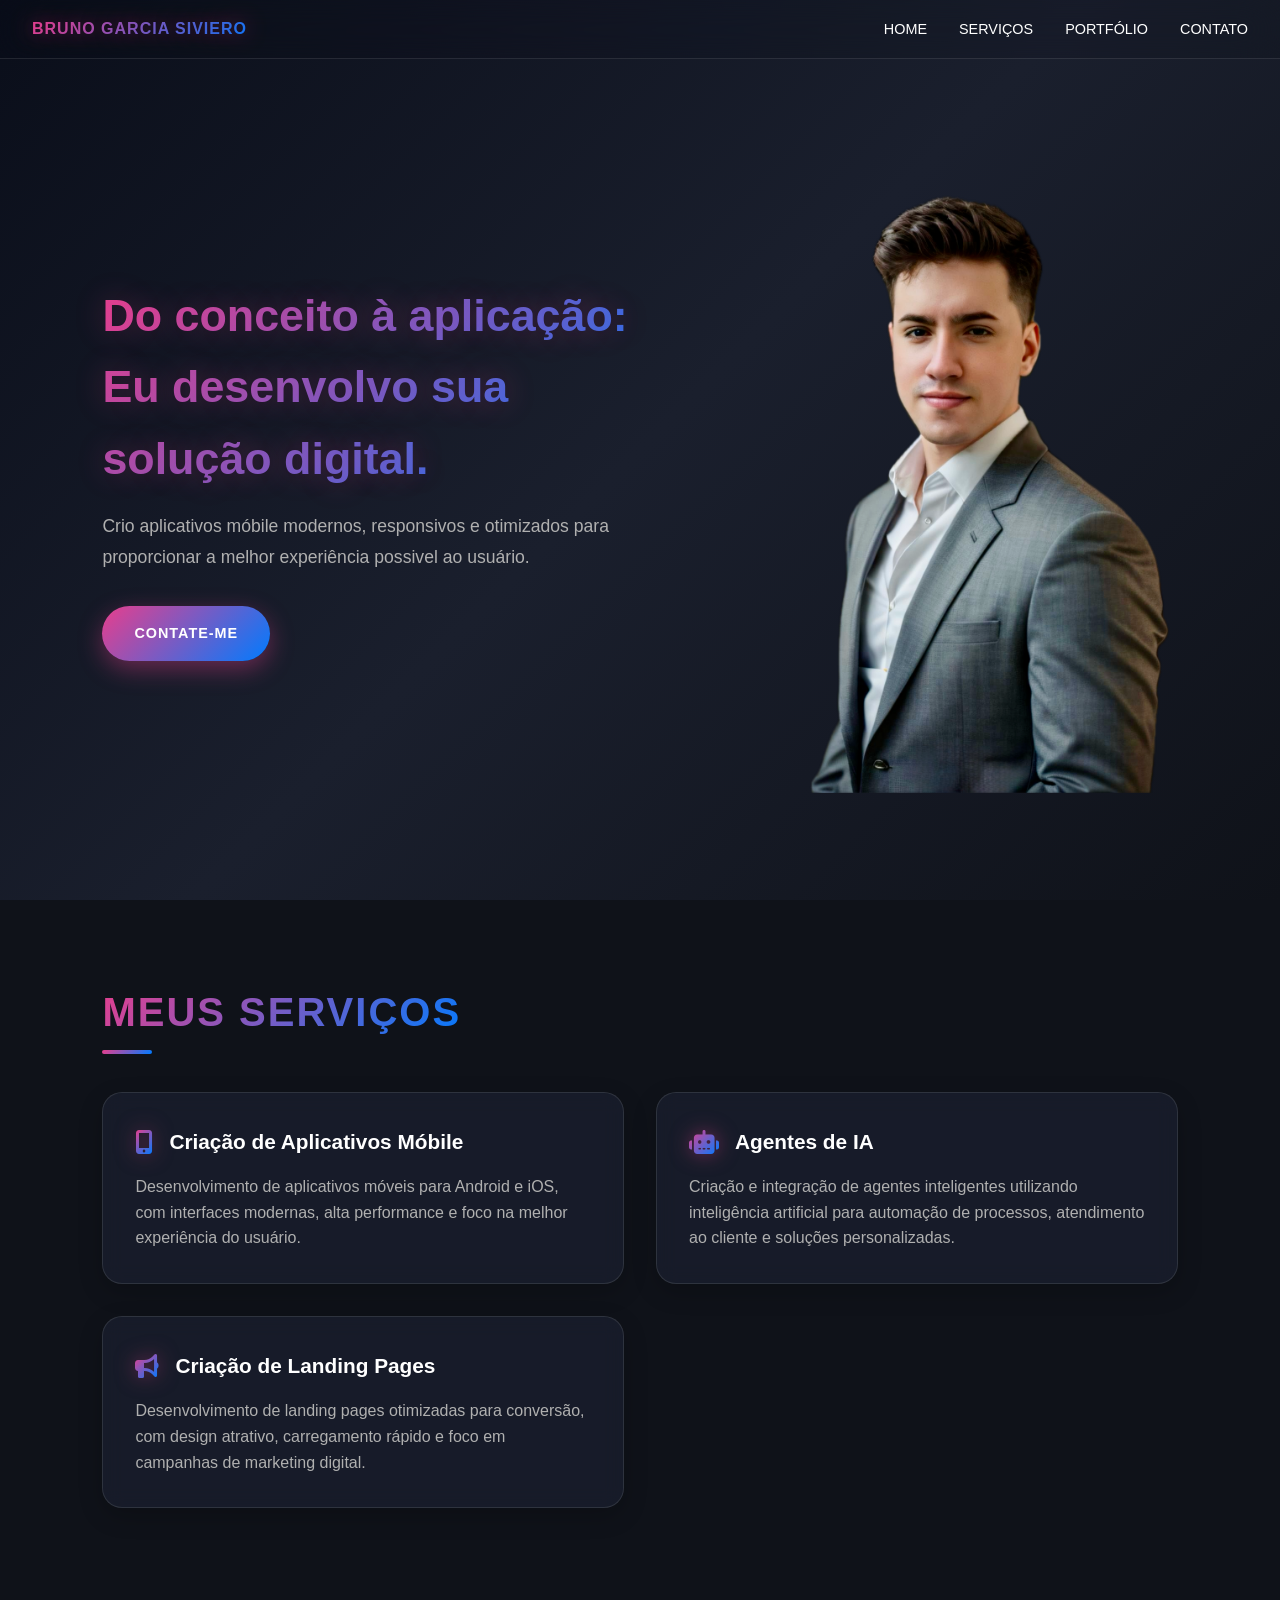
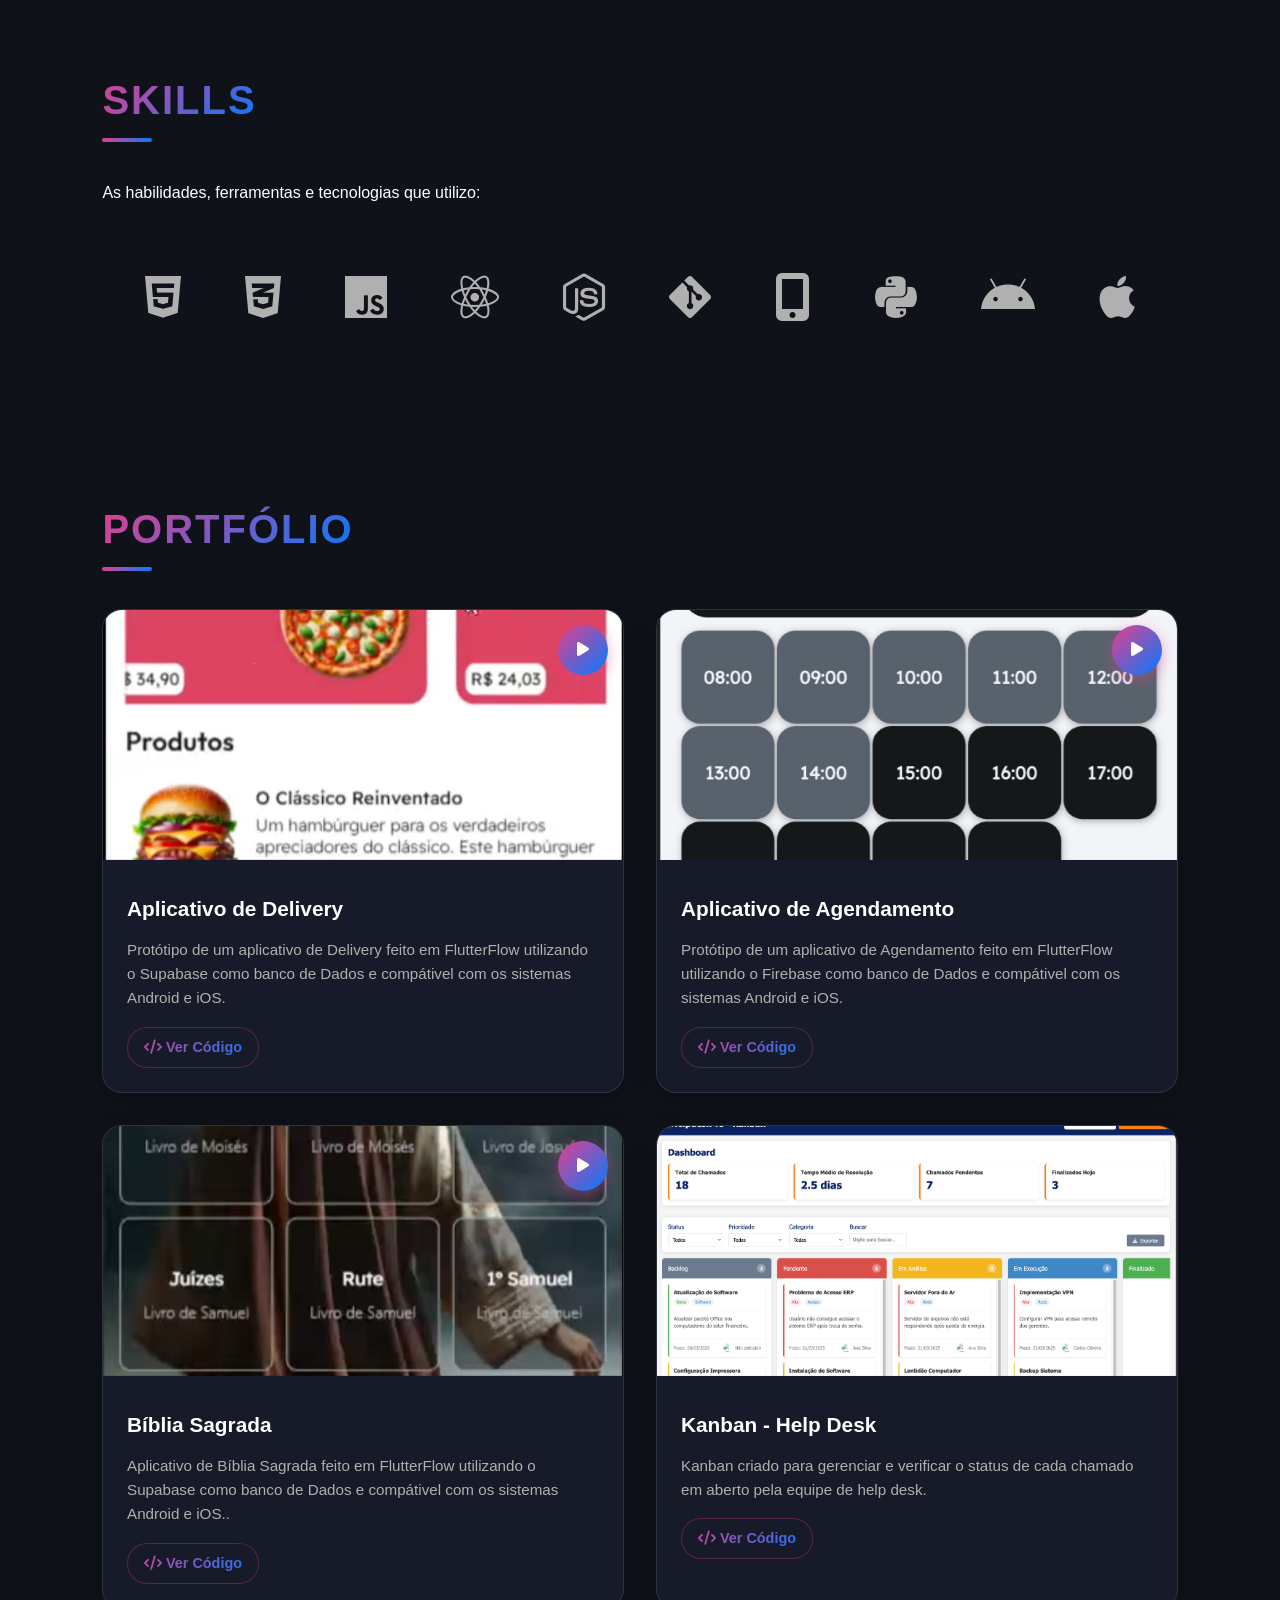
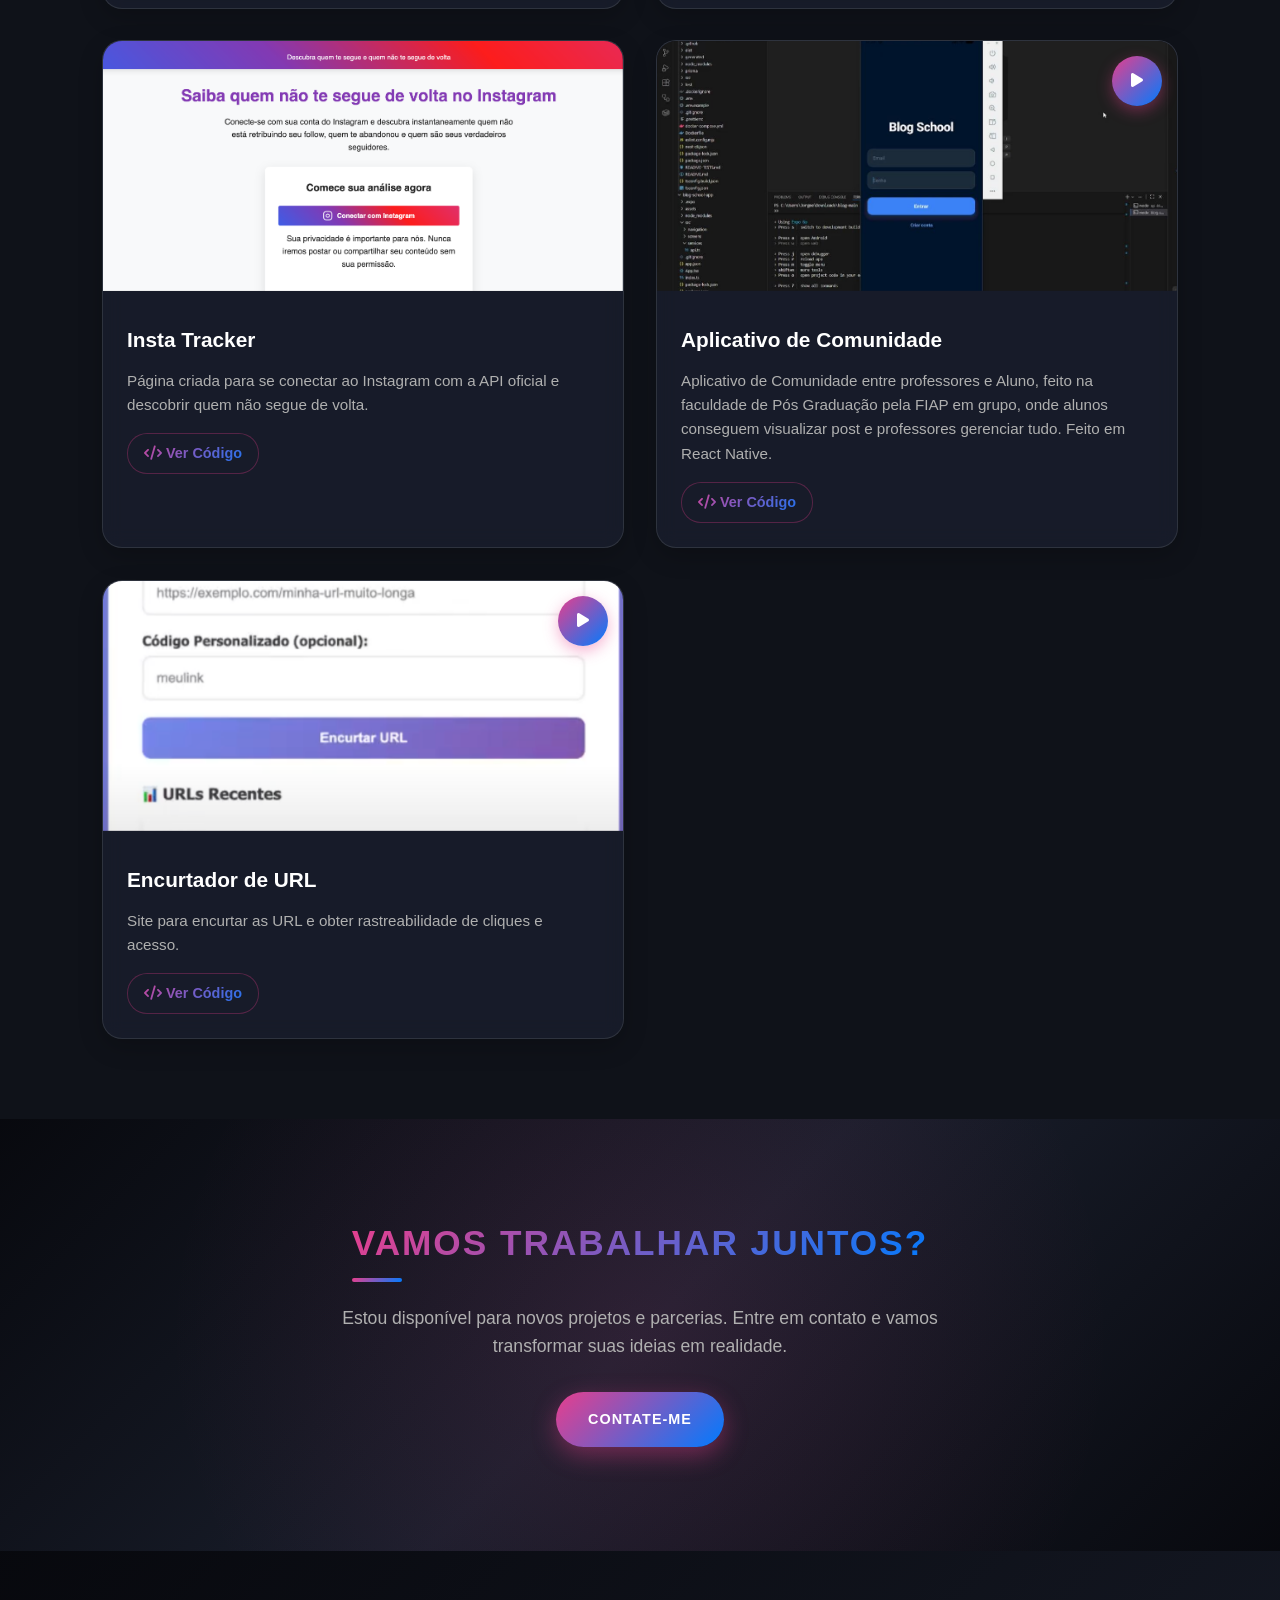
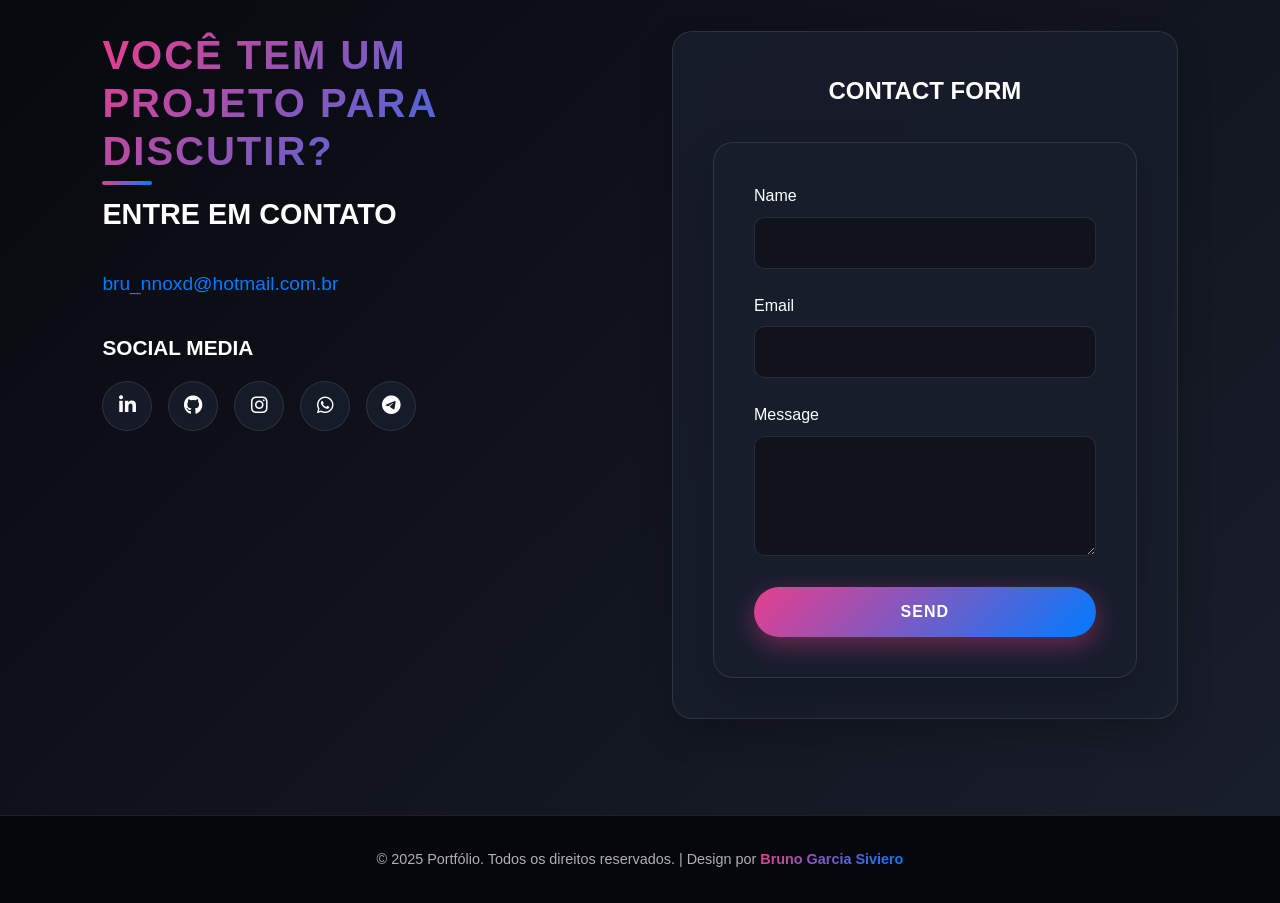
==== commit e665cee8: "Fix image source case in portfolio.html" ====
--- a/portfolio.html
+++ b/portfolio.html
@@ -1070,7 +1070,7 @@
             
             <!-- Projeto 6 -->
             <div class="portfolio-item">
-                <img src="IMG/blog.jpg" alt="Aplicativo de Comunidade">
+                <img src="IMG/blog.JPG" alt="Aplicativo de Comunidade">
                 <div class="video-option">
                     <a href="https://youtu.be/clAkkEF6xKM" target="_blank">
                         <i class="fas fa-play"></i>
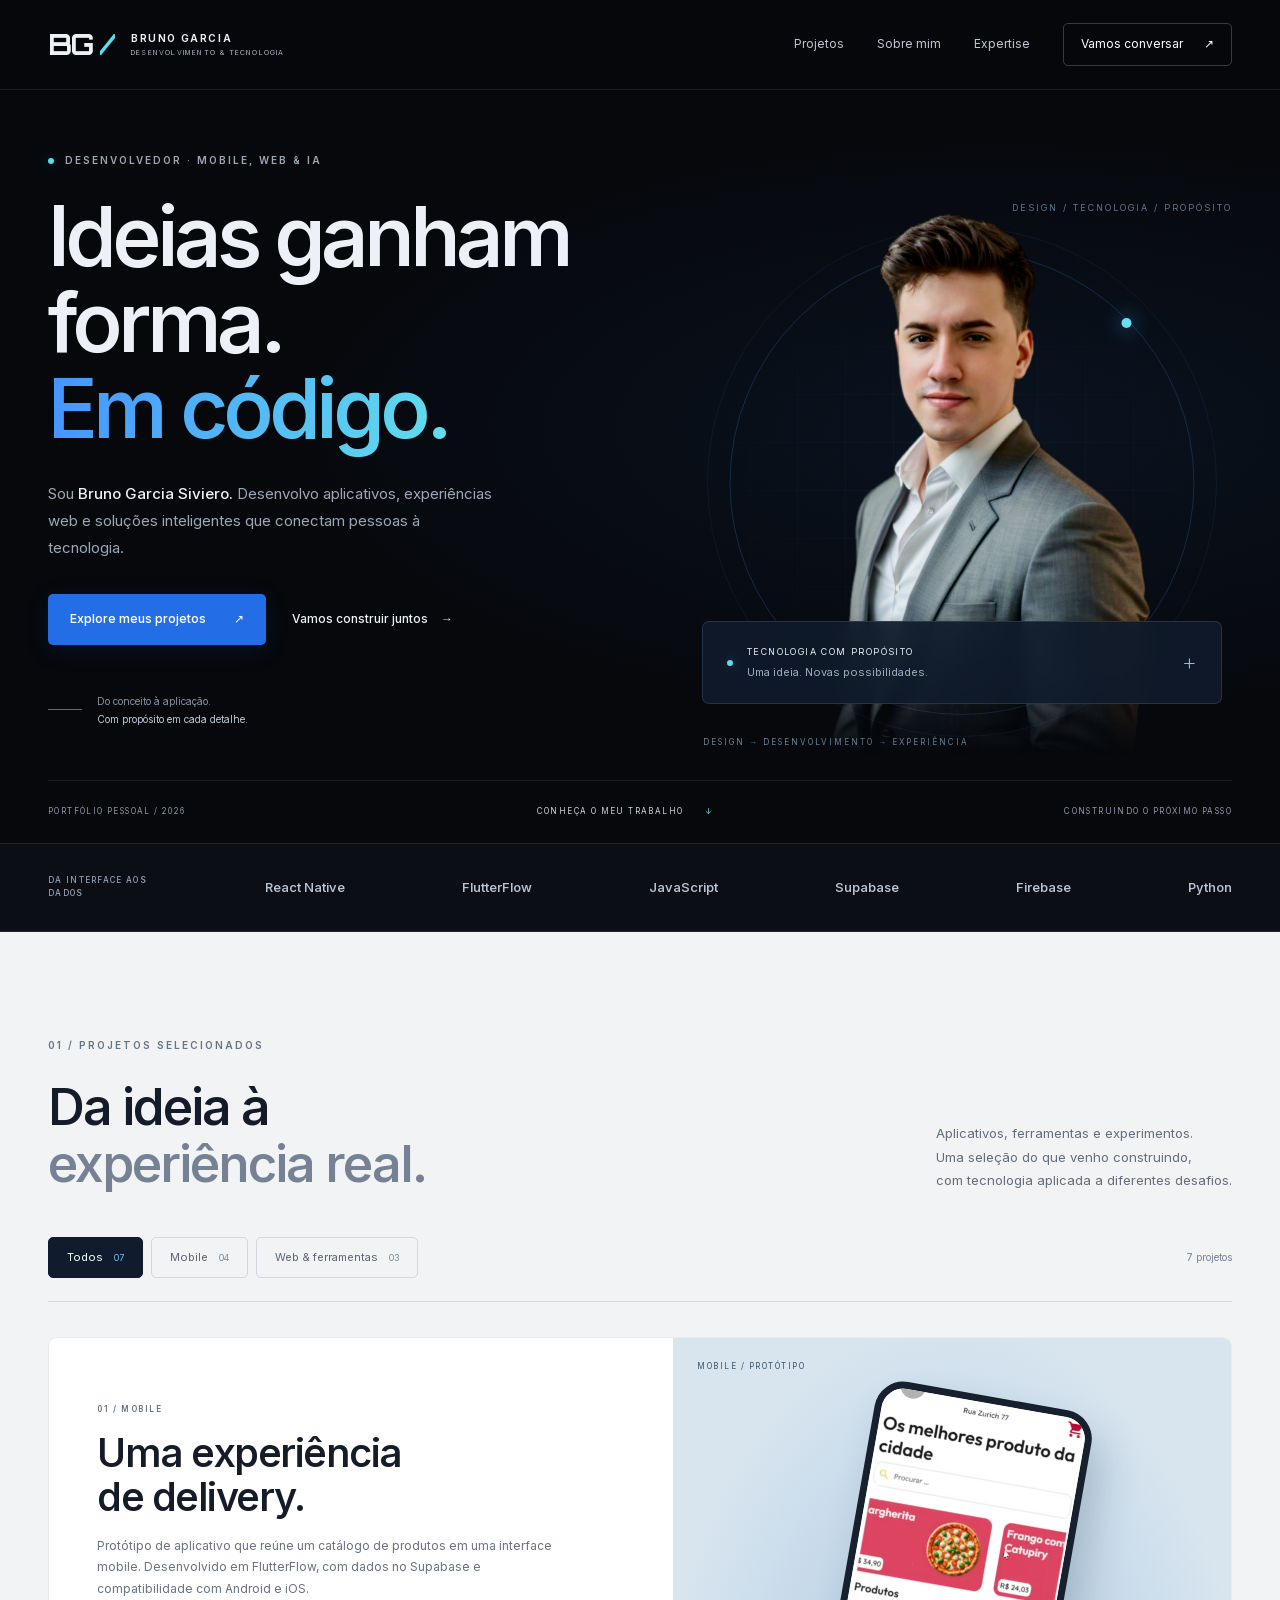
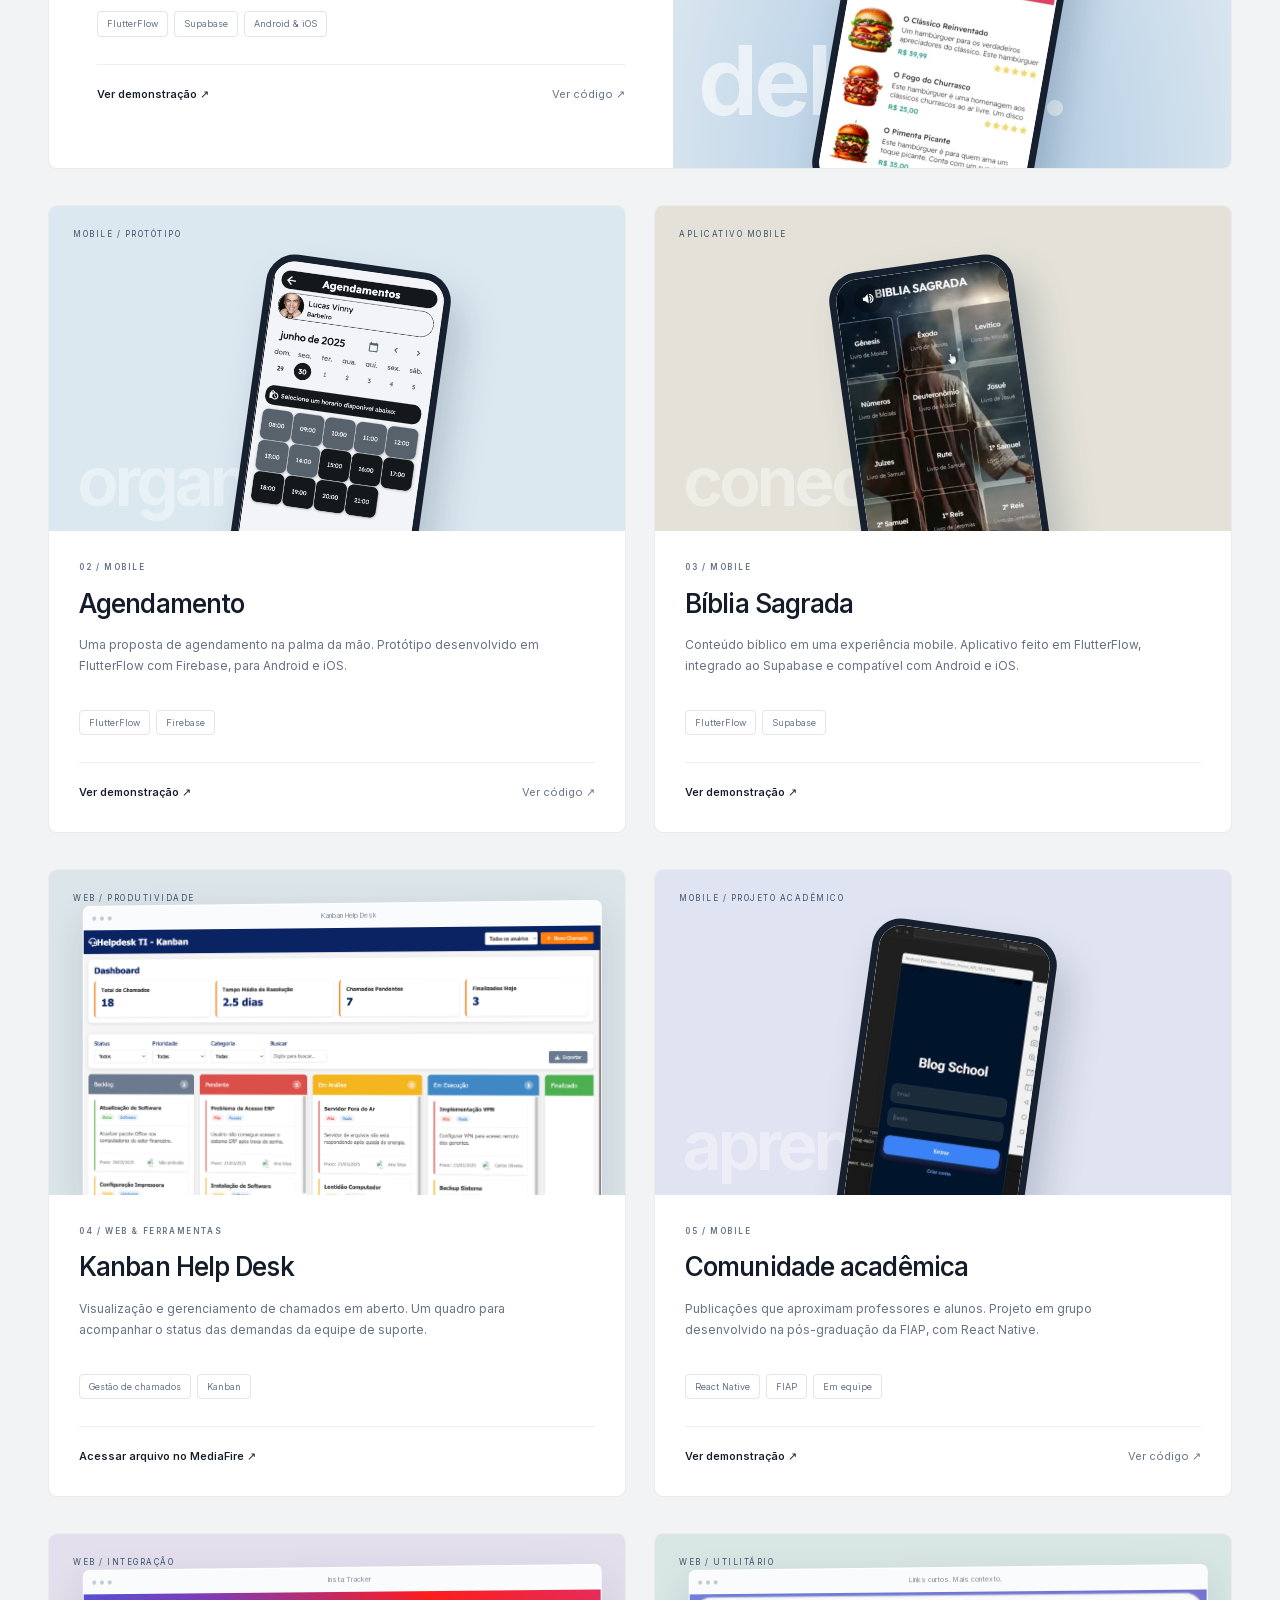
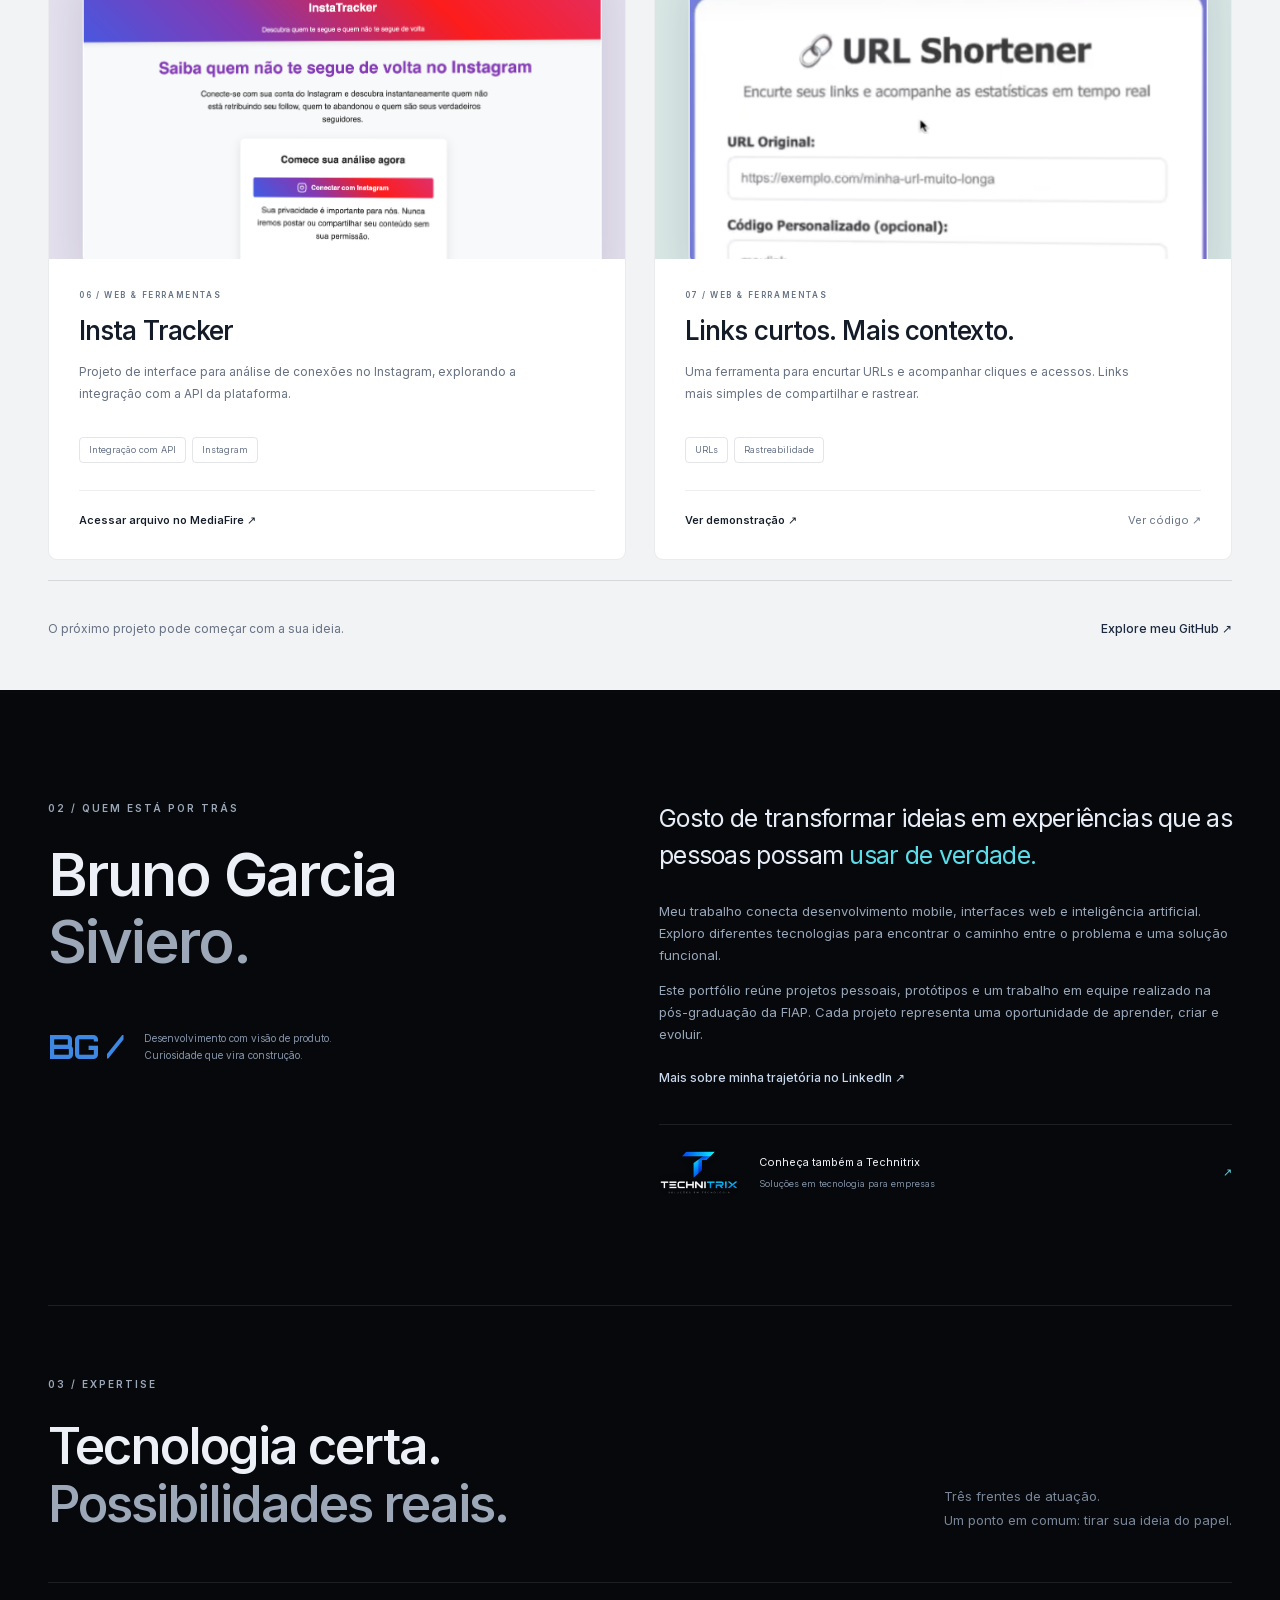
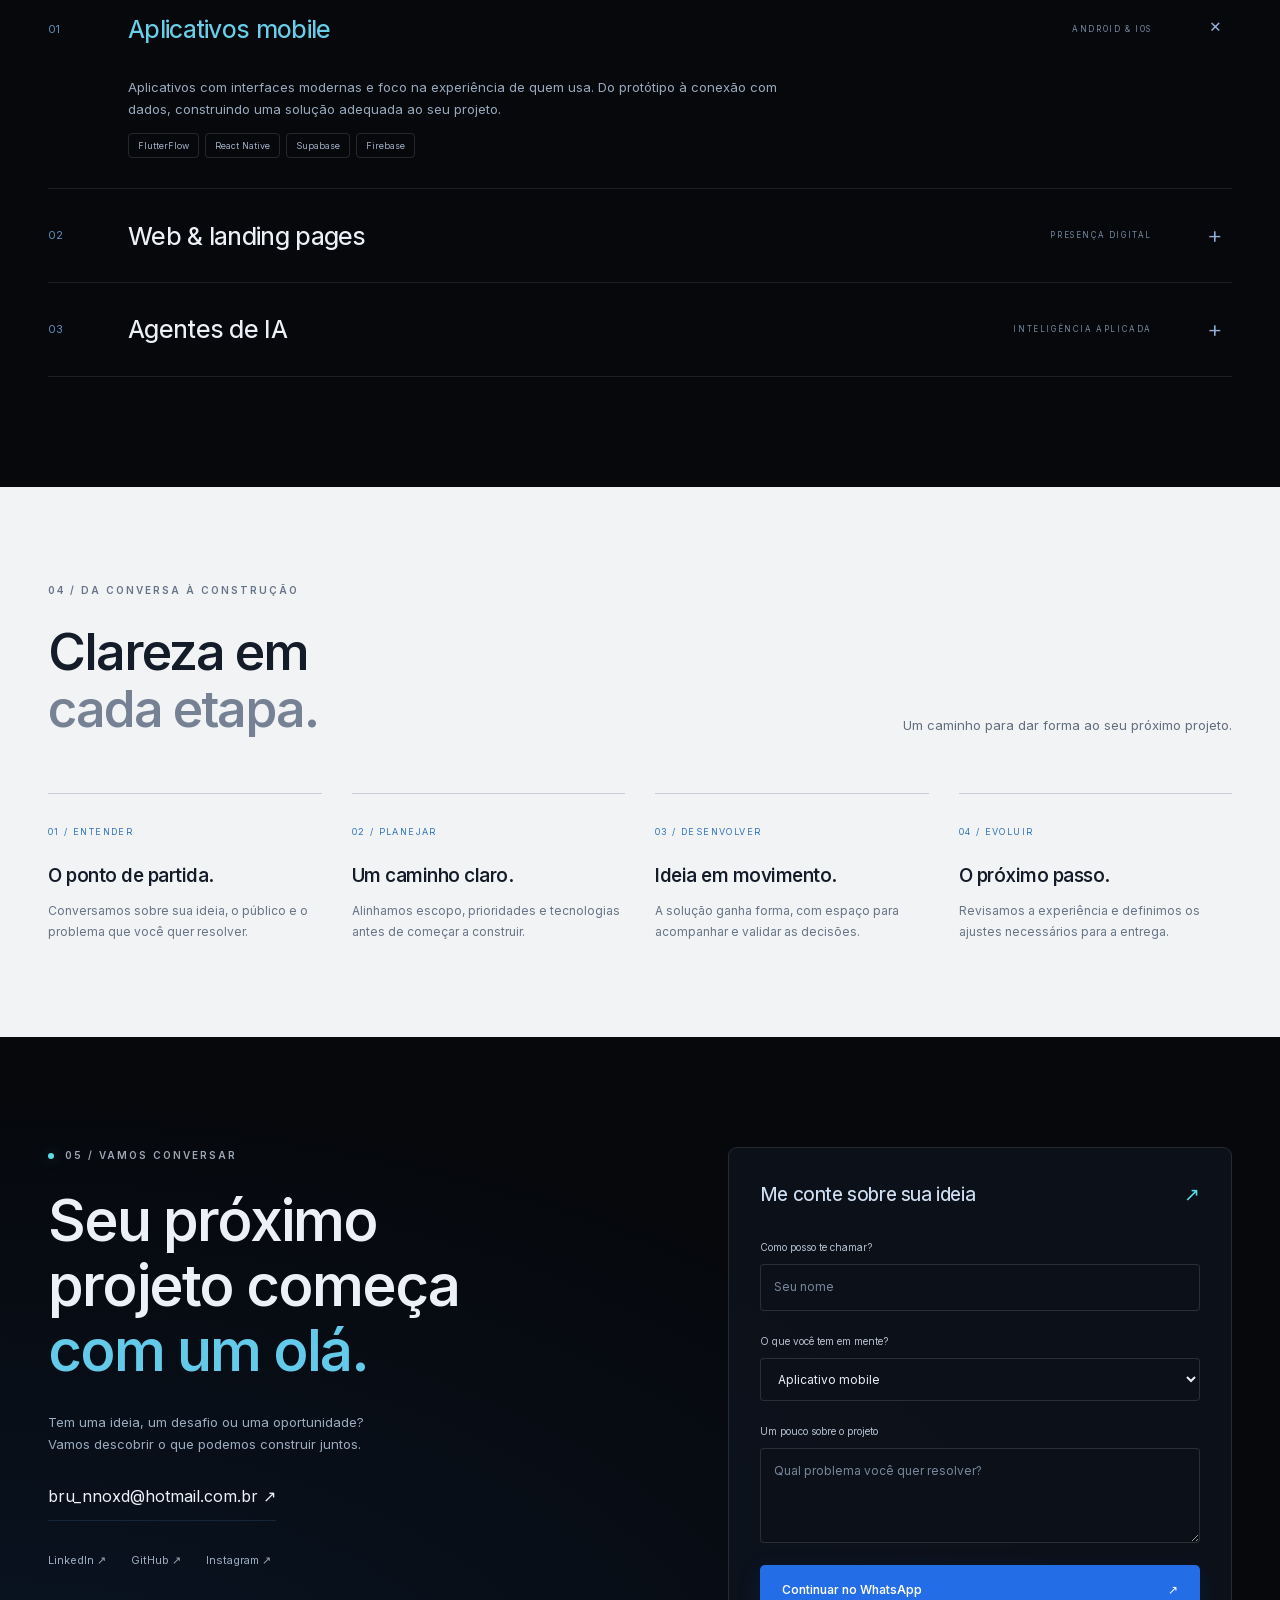
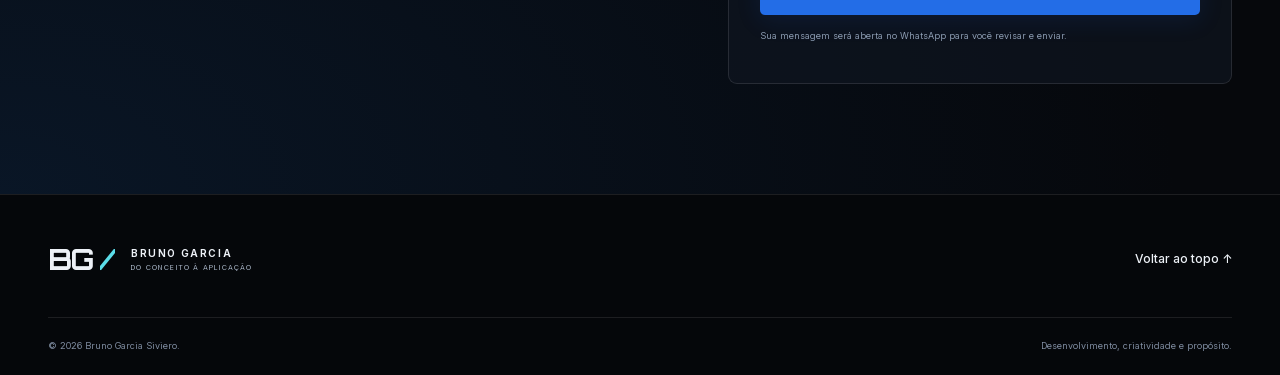
==== commit abddb41c: "Reformula portfolio com identidade visual da Technitrix" ====
--- a/portfolio.html
+++ b/portfolio.html
@@ -1,1297 +1,17 @@
-<!DOCTYPE html>
-<html lang="pt-BR">
-<head>
-    <meta charset="UTF-8">
-    <meta name="viewport" content="width=device-width, initial-scale=1.0">
-    <title>Portfólio de Bruno</title>
-    <link rel="stylesheet" href="https://cdnjs.cloudflare.com/ajax/libs/font-awesome/6.4.0/css/all.min.css">
-    <style>
-        :root {
-            --pink: #e83e8c;
-            --blue: #007bff;
-            --dark-bg: #0f1219;
-            --darker-bg: #07080d;
-            --card-bg: #1a1f2d;
-            --text-light: #ffffff;
-            --text-gray: #b0b0b0;
-            --gradient: linear-gradient(135deg, var(--pink), var(--blue));
-            --glow-pink: 0 0 20px rgba(232, 62, 140, 0.5);
-            --glow-blue: 0 0 20px rgba(0, 123, 255, 0.5);
-        }
-        
-        * {
-            margin: 0;
-            padding: 0;
-            box-sizing: border-box;
-            font-family: 'Segoe UI', Tahoma, Geneva, Verdana, sans-serif;
-        }
-        
-        /* Scroll suave */
-        html {
-            scroll-behavior: smooth;
-        }
-        
-        body {
-            background-color: var(--dark-bg);
-            color: var(--text-light);
-            line-height: 1.6;
-            overflow-x: hidden;
-        }
-        
-        /* Header com backdrop blur */
-        header {
-            background: rgba(7, 8, 13, 0.1);
-            backdrop-filter: blur(20px);
-            -webkit-backdrop-filter: blur(20px);
-            border-bottom: 1px solid rgba(255, 255, 255, 0.1);
-            padding: 1rem 2rem;
-            display: flex;
-            justify-content: space-between;
-            align-items: center;
-            position: fixed;
-            top: 0;
-            width: 100%;
-            z-index: 1000;
-            transition: all 0.5s cubic-bezier(0.4, 0, 0.2, 1);
-        }
-        
-        header.scrolled {
-            background: rgba(7, 8, 13, 0.95);
-            backdrop-filter: blur(30px);
-            -webkit-backdrop-filter: blur(30px);
-            border-bottom: 1px solid rgba(232, 62, 140, 0.3);
-            box-shadow: 0 8px 32px rgba(0, 0, 0, 0.3);
-        }
-        
-        .logo {
-            font-weight: bold;
-            letter-spacing: 1px;
-            background: var(--gradient);
-            -webkit-background-clip: text;
-            background-clip: text;
-            color: transparent;
-            text-shadow: var(--glow-pink);
-            animation: logoGlow 2s ease-in-out infinite alternate;
-        }
-        
-        @keyframes logoGlow {
-            from {
-                filter: drop-shadow(0 0 5px rgba(232, 62, 140, 0.5));
-            }
-            to {
-                filter: drop-shadow(0 0 15px rgba(232, 62, 140, 0.8));
-            }
-        }
-        
-        nav ul {
-            display: flex;
-            list-style: none;
-        }
-        
-        nav ul li {
-            margin-left: 2rem;
-        }
-        
-        nav ul li a {
-            color: var(--text-light);
-            text-decoration: none;
-            font-size: 0.9rem;
-            font-weight: 500;
-            position: relative;
-            transition: all 0.3s cubic-bezier(0.4, 0, 0.2, 1);
-        }
-        
-        nav ul li a::after {
-            content: '';
-            position: absolute;
-            bottom: -5px;
-            left: 0;
-            width: 0;
-            height: 2px;
-            background: var(--gradient);
-            transition: width 0.3s ease;
-        }
-        
-        nav ul li a:hover {
-            color: var(--pink);
-            text-shadow: var(--glow-pink);
-        }
-        
-        nav ul li a:hover::after {
-            width: 100%;
-        }
-        
-        .hero {
-            display: flex;
-            align-items: center;
-            justify-content: space-between;
-            padding: 8rem 8% 5rem;
-            background: linear-gradient(135deg, #0a0e1a 0%, #1a1f2d 50%, #0f1219 100%);
-            position: relative;
-            overflow: hidden;
-            min-height: 100vh;
-        }
-
-        /* Animação de códigos flutuantes */
-        .floating-code {
-            position: absolute;
-            font-family: 'Courier New', monospace;
-            font-size: 14px;
-            color: rgba(232, 62, 140, 0.1);
-            white-space: nowrap;
-            pointer-events: none;
-            z-index: 1;
-        }
-        
-        .floating-code.blue {
-            color: rgba(0, 123, 255, 0.1);
-        }
-        
-        .floating-code.pink {
-            color: rgba(232, 62, 140, 0.1);
-        }
-        
-        .floating-code.cyan {
-            color: rgba(0, 255, 255, 0.08);
-        }
-        
-        .floating-code.green {
-            color: rgba(0, 255, 0, 0.08);
-        }
-        
-        /* Diferentes animações para códigos */
-        @keyframes float-right {
-            0% { transform: translateX(-100px); opacity: 0; }
-            10% { opacity: 1; }
-            90% { opacity: 1; }
-            100% { transform: translateX(calc(100vw + 100px)); opacity: 0; }
-        }
-        
-        @keyframes float-left {
-            0% { transform: translateX(calc(100vw + 100px)); opacity: 0; }
-            10% { opacity: 1; }
-            90% { opacity: 1; }
-            100% { transform: translateX(-100px); opacity: 0; }
-        }
-        
-        @keyframes float-diagonal {
-            0% { transform: translate(-100px, 100px); opacity: 0; }
-            10% { opacity: 1; }
-            90% { opacity: 1; }
-            100% { transform: translate(calc(100vw + 100px), -100px); opacity: 0; }
-        }
-        
-        @keyframes float-reverse-diagonal {
-            0% { transform: translate(calc(100vw + 100px), 100px); opacity: 0; }
-            10% { opacity: 1; }
-            90% { opacity: 1; }
-            100% { transform: translate(-100px, -100px); opacity: 0; }
-        }
-        
-        .float-right { animation: float-right 15s linear infinite; }
-        .float-left { animation: float-left 18s linear infinite; }
-        .float-diagonal { animation: float-diagonal 20s linear infinite; }
-        .float-reverse-diagonal { animation: float-reverse-diagonal 22s linear infinite; }
-        
-        .code-particles {
-            position: absolute;
-            top: 0;
-            left: 0;
-            width: 100%;
-            height: 100%;
-            pointer-events: none;
-            z-index: 1;
-        }
-
-        .code-particle {
-            position: absolute;
-            font-family: 'Courier New', monospace;
-            font-size: 12px;
-            font-weight: 500;
-            white-space: nowrap;
-            pointer-events: none;
-            opacity: 0;
-            animation: floatCode 20s infinite linear;
-        }
-
-        .code-particle.pink {
-            color: rgba(232, 62, 140, 0.4);
-        }
-
-        .code-particle.blue {
-            color: rgba(0, 123, 255, 0.4);
-        }
-
-        .code-particle.cyan {
-            color: rgba(0, 255, 255, 0.3);
-        }
-
-        .code-particle.green {
-            color: rgba(0, 255, 0, 0.3);
-        }
-
-        .code-particle.yellow {
-            color: rgba(255, 255, 0, 0.3);
-        }
-
-        @keyframes floatCode {
-            0% {
-                transform: translateY(100vh) translateX(-10px);
-                opacity: 0;
-            }
-            5% {
-                opacity: 1;
-            }
-            95% {
-                opacity: 1;
-            }
-            100% {
-                transform: translateY(-100px) translateX(10px);
-                opacity: 0;
-            }
-        }
-        
-        /* Partículas brilhantes */
-        .particle {
-            position: absolute;
-            width: 3px;
-            height: 3px;
-            background: var(--gradient);
-            border-radius: 50%;
-            opacity: 0.6;
-            animation: sparkle 3s ease-in-out infinite;
-        }
-        
-        @keyframes sparkle {
-            0%, 100% { opacity: 0; transform: scale(0); }
-            50% { opacity: 1; transform: scale(1); }
-        }
-        
-        /* Animações de scroll */
-        .fade-in {
-            opacity: 0;
-            transform: translateY(50px);
-            transition: all 0.8s cubic-bezier(0.4, 0, 0.2, 1);
-        }
-        
-        .fade-in.visible {
-            opacity: 1;
-            transform: translateY(0);
-        }
-        
-        .slide-in-left {
-            opacity: 0;
-            transform: translateX(-50px);
-            transition: all 0.8s cubic-bezier(0.4, 0, 0.2, 1);
-        }
-        
-        .slide-in-left.visible {
-            opacity: 1;
-            transform: translateX(0);
-        }
-        
-        .slide-in-right {
-            opacity: 0;
-            transform: translateX(50px);
-            transition: all 0.8s cubic-bezier(0.4, 0, 0.2, 1);
-        }
-        
-        .slide-in-right.visible {
-            opacity: 1;
-            transform: translateX(0);
-        }
-        
-        .hero-content {
-            max-width: 50%;
-            z-index: 5;
-        }
-        
-        .hero-content h1 {
-            background: var(--gradient);
-            -webkit-background-clip: text;
-            background-clip: text;
-            color: transparent;
-            font-size: 2.8rem;
-            font-weight: 800;
-            margin-bottom: 1rem;
-            text-shadow: 0 0 30px rgba(232, 62, 140, 0.3);
-            animation: titleGlow 3s ease-in-out infinite alternate;
-        }
-        
-        @keyframes titleGlow {
-            from {
-                filter: drop-shadow(0 0 10px rgba(232, 62, 140, 0.5));
-            }
-            to {
-                filter: drop-shadow(0 0 25px rgba(232, 62, 140, 0.8)) 
-                        drop-shadow(0 0 35px rgba(0, 123, 255, 0.4));
-            }
-        }
-        
-        .hero-content p {
-            margin-bottom: 2rem;
-            font-size: 1.1rem;
-            color: var(--text-gray);
-            line-height: 1.8;
-        }
-        
-        /* Botões com efeitos luminosos */
-        .btn {
-            display: inline-block;
-            background: var(--gradient);
-            color: white;
-            padding: 1rem 2rem;
-            border-radius: 50px;
-            text-decoration: none;
-            font-weight: 600;
-            font-size: 0.9rem;
-            letter-spacing: 1px;
-            text-transform: uppercase;
-            position: relative;
-            overflow: hidden;
-            transition: all 0.4s cubic-bezier(0.4, 0, 0.2, 1);
-            box-shadow: 0 8px 25px rgba(232, 62, 140, 0.4);
-        }
-        
-        .btn::before {
-            content: '';
-            position: absolute;
-            top: 0;
-            left: -100%;
-            width: 100%;
-            height: 100%;
-            background: linear-gradient(90deg, transparent, rgba(255, 255, 255, 0.2), transparent);
-            transition: left 0.6s;
-        }
-        
-        .btn:hover {
-            transform: translateY(-3px) scale(1.05);
-            box-shadow: 0 15px 35px rgba(232, 62, 140, 0.6),
-                        0 0 30px rgba(0, 123, 255, 0.4);
-        }
-        
-        .btn:hover::before {
-            left: 100%;
-        }
-        
-        .btn:active {
-            transform: translateY(-1px) scale(1.02);
-        }
-        
-        .hero-image {
-            width: 40%;
-            position: relative;
-            z-index: 5;
-        }
-        
-        .hero-image img {
-            width: 100%;
-            border-radius: 20px;
-            box-shadow: none;
-            transition: transform 0.5s ease;
-        }
-        
-        .hero-image:hover img {
-            transform: scale(1.05) rotate(2deg);
-        }
-        
-        section {
-            padding: 5rem 8%;
-        }
-        
-        section h2 {
-            font-size: 2.5rem;
-            font-weight: 800;
-            margin-bottom: 3rem;
-            background: var(--gradient);
-            -webkit-background-clip: text;
-            background-clip: text;
-            color: transparent;
-            display: inline-block;
-            position: relative;
-            text-transform: uppercase;
-            letter-spacing: 2px;
-        }
-        
-        section h2::after {
-            content: '';
-            position: absolute;
-            bottom: -10px;
-            left: 0;
-            width: 50px;
-            height: 4px;
-            background: var(--gradient);
-            border-radius: 2px;
-        }
-        
-        .services-container {
-            display: grid;
-            grid-template-columns: repeat(auto-fit, minmax(350px, 1fr));
-            gap: 2rem;
-        }
-        
-        .service-card {
-            background: rgba(26, 31, 45, 0.8);
-            backdrop-filter: blur(10px);
-            -webkit-backdrop-filter: blur(10px);
-            border: 1px solid rgba(255, 255, 255, 0.1);
-            padding: 2rem;
-            border-radius: 20px;
-            position: relative;
-            overflow: hidden;
-            transition: all 0.4s cubic-bezier(0.4, 0, 0.2, 1);
-            box-shadow: 0 8px 25px rgba(0, 0, 0, 0.2);
-        }
-        
-        .service-card::before {
-            content: '';
-            position: absolute;
-            top: 0;
-            left: -100%;
-            width: 100%;
-            height: 100%;
-            background: linear-gradient(90deg, transparent, rgba(232, 62, 140, 0.1), transparent);
-            transition: left 0.6s;
-        }
-        
-        .service-card:hover {
-            transform: translateY(-10px);
-            box-shadow: 0 20px 40px rgba(232, 62, 140, 0.2),
-                        0 0 30px rgba(0, 123, 255, 0.1);
-            border-color: rgba(232, 62, 140, 0.3);
-        }
-        
-        .service-card:hover::before {
-            left: 100%;
-        }
-        
-        .service-card h3 {
-            margin-bottom: 1rem;
-            display: flex;
-            align-items: center;
-            font-size: 1.3rem;
-            color: var(--text-light);
-        }
-        
-        .service-card h3 i {
-            margin-right: 1rem;
-            font-size: 1.5rem;
-            background: var(--gradient);
-            -webkit-background-clip: text;
-            background-clip: text;
-            color: transparent;
-            filter: drop-shadow(0 0 10px rgba(232, 62, 140, 0.5));
-        }
-        
-        .service-card p {
-            color: var(--text-gray);
-            font-size: 1rem;
-            line-height: 1.6;
-        }
-        
-        .skills-container {
-            display: flex;
-            flex-wrap: wrap;
-            gap: 2rem;
-            justify-content: center;
-        }
-        
-        .skill-icon {
-            font-size: 3rem;
-            margin: 1rem;
-            color: var(--text-gray);
-            transition: all 0.4s cubic-bezier(0.4, 0, 0.2, 1);
-            cursor: pointer;
-        }
-        
-        .skill-icon:hover {
-            background: var(--gradient);
-            -webkit-background-clip: text;
-            background-clip: text;
-            color: transparent;
-            transform: scale(1.2) rotate(5deg);
-            filter: drop-shadow(0 0 20px rgba(232, 62, 140, 0.6));
-        }
-        
-        .portfolio-container {
-            display: grid;
-            grid-template-columns: repeat(auto-fit, minmax(350px, 1fr));
-            gap: 2rem;
-        }
-        
-        /* Cards de projeto com animações avançadas */
-        .portfolio-item {
-        position: relative;
-        border-radius: 20px;
-        overflow: hidden;
-        background: rgba(26, 31, 45, 0.8);
-        backdrop-filter: blur(10px);
-        -webkit-backdrop-filter: blur(10px);
-        border: 1px solid rgba(255, 255, 255, 0.1);
-        transition: transform 0.25s cubic-bezier(0.4, 0, 0.2, 1), 
-                box-shadow 0.25s cubic-bezier(0.4, 0, 0.2, 1),
-                border-color 0.25s ease;
-        will-change: transform, box-shadow;
-        transform: translate3d(0, 0, 0);
-        box-shadow: 0 8px 25px rgba(0, 0, 0, 0.2);
-        }
-        
-        .portfolio-item::before {
-            content: '';
-            position: absolute;
-            top: 0;
-            left: 0;
-            right: 0;
-            bottom: 0;
-            background: linear-gradient(135deg, 
-                rgba(232, 62, 140, 0.1) 0%, 
-                transparent 50%, 
-                rgba(0, 123, 255, 0.1) 100%);
-            opacity: 0;
-            transition: opacity 0.5s ease;
-            z-index: 1;
-        }
-        
-        .portfolio-item:hover {
-        transform: translate3d(0, -8px, 0) scale(1.01);
-        box-shadow: 0 20px 40px rgba(232, 62, 140, 0.25),
-                0 0 30px rgba(0, 123, 255, 0.15);
-        border-color: rgba(232, 62, 140, 0.4);
-        }
-        
-        .portfolio-item:hover::before {
-            opacity: 1;
-        }
-        
-        .portfolio-item img {
-        width: 100%;
-        height: 250px;
-        object-fit: cover;
-        transition: transform 0.3s ease;
-        will-change: transform;
-        transform: translate3d(0, 0, 0);
-        }
-        
-        .portfolio-item:hover img {
-        transform: translate3d(0, 0, 0) scale(1.05);
-        }
-        
-        .portfolio-info {
-            padding: 1.5rem;
-            position: relative;
-            z-index: 2;
-        }
-        
-        .portfolio-info h3 {
-            margin-bottom: 0.8rem;
-            font-size: 1.3rem;
-            color: var(--text-light);
-            font-weight: 600;
-        }
-        
-        .portfolio-info p {
-            color: var(--text-gray);
-            font-size: 0.95rem;
-            margin-bottom: 1rem;
-            line-height: 1.6;
-        }
-        
-        .portfolio-links {
-            display: flex;
-            justify-content: space-between;
-            gap: 1rem;
-        }
-        
-        .portfolio-links a {
-            background: var(--gradient);
-            -webkit-background-clip: text;
-            background-clip: text;
-            color: transparent;
-            text-decoration: none;
-            font-size: 0.9rem;
-            font-weight: 600;
-            padding: 0.5rem 1rem;
-            border-radius: 20px;
-            border: 1px solid rgba(232, 62, 140, 0.3);
-            transition: all 0.3s ease;
-        }
-        
-        .portfolio-links a:hover {
-            background: var(--gradient);
-            color: white;
-            transform: translateY(-2px);
-            box-shadow: 0 5px 15px rgba(232, 62, 140, 0.4);
-        }
-        
-        .video-option {
-            position: absolute;
-            top: 15px;
-            right: 15px;
-            background: var(--gradient);
-            color: white;
-            width: 50px;
-            height: 50px;
-            border-radius: 50%;
-            display: flex;
-            align-items: center;
-            justify-content: center;
-            cursor: pointer;
-            transition: all 0.3s cubic-bezier(0.4, 0, 0.2, 1);
-            box-shadow: 0 5px 15px rgba(232, 62, 140, 0.4);
-            z-index: 3;
-        }
-        
-        .video-option:hover {
-            transform: scale(1.1);
-            box-shadow: 0 8px 25px rgba(232, 62, 140, 0.6);
-        }
-        
-        .video-option a {
-            color: white;
-            text-decoration: none;
-        }
-        
-        .cta {
-            background: linear-gradient(135deg, 
-                rgba(7, 8, 13, 0.9) 0%, 
-                rgba(26, 31, 45, 0.9) 50%, 
-                rgba(7, 8, 13, 0.9) 100%);
-            text-align: center;
-            padding: 6rem 8%;
-            position: relative;
-            overflow: hidden;
-        }
-        
-        .cta::before {
-            content: '';
-            position: absolute;
-            top: 0;
-            left: 0;
-            right: 0;
-            bottom: 0;
-            background: radial-gradient(circle at 50% 50%, 
-                rgba(232, 62, 140, 0.1) 0%, 
-                transparent 70%);
-            animation: pulse 4s ease-in-out infinite;
-        }
-        
-        @keyframes pulse {
-            0%, 100% { opacity: 0.5; }
-            50% { opacity: 1; }
-        }
-        
-        .cta h2 {
-            max-width: 800px;
-            margin: 0 auto 2rem;
-            font-size: 2.2rem;
-            position: relative;
-            z-index: 2;
-        }
-        
-        .cta p {
-            color: var(--text-gray);
-            margin-bottom: 2rem;
-            max-width: 600px;
-            margin-left: auto;
-            margin-right: auto;
-            font-size: 1.1rem;
-            position: relative;
-            z-index: 2;
-        }
-        
-        #contact {
-            background: linear-gradient(135deg, 
-                rgba(7, 8, 13, 0.95) 0%, 
-                rgba(26, 31, 45, 0.95) 100%);
-            padding-bottom: 6rem;
-        }
-        
-        .contact-wrapper {
-            display: grid;
-            grid-template-columns: 1fr 1fr;
-            gap: 4rem;
-        }
-        
-        .contact-heading {
-            background: var(--gradient);
-            -webkit-background-clip: text;
-            background-clip: text;
-            color: transparent;
-            font-size: 2.5rem;
-            font-weight: 800;
-            margin-bottom: 1rem;
-            line-height: 1.2;
-        }
-        
-        .contact-subheading {
-            color: var(--text-light);
-            font-size: 1.8rem;
-            margin-bottom: 2rem;
-            font-weight: 600;
-        }
-        
-        .contact-email {
-            color: var(--blue);
-            text-decoration: none;
-            font-size: 1.2rem;
-            margin-bottom: 2rem;
-            display: block;
-            transition: all 0.3s ease;
-        }
-        
-        .contact-email:hover {
-            color: var(--pink);
-            text-shadow: var(--glow-pink);
-        }
-        
-        .social-media {
-            margin-top: 2rem;
-        }
-        
-        .social-media h3 {
-            color: var(--text-light);
-            margin-bottom: 1rem;
-            font-size: 1.3rem;
-        }
-        
-        .social-icons {
-            display: flex;
-            gap: 1rem;
-        }
-        
-        .social-icons a {
-            color: var(--text-light);
-            background: rgba(26, 31, 45, 0.8);
-            backdrop-filter: blur(10px);
-            -webkit-backdrop-filter: blur(10px);
-            border: 1px solid rgba(255, 255, 255, 0.1);
-            width: 50px;
-            height: 50px;
-            border-radius: 50%;
-            display: flex;
-            align-items: center;
-            justify-content: center;
-            text-decoration: none;
-            font-size: 1.2rem;
-            transition: all 0.4s cubic-bezier(0.4, 0, 0.2, 1);
-        }
-        
-        .social-icons a:hover {
-            transform: translateY(-5px) scale(1.1);
-            background: var(--gradient);
-            box-shadow: 0 10px 25px rgba(232, 62, 140, 0.4);
-        }
-        
-        .contact-form {
-            background: rgba(26, 31, 45, 0.8);
-            backdrop-filter: blur(15px);
-            -webkit-backdrop-filter: blur(15px);
-            border: 1px solid rgba(255, 255, 255, 0.1);
-            padding: 2.5rem;
-            border-radius: 20px;
-            box-shadow: 0 15px 35px rgba(0, 0, 0, 0.2);
-        }
-        
-        .contact-form h3 {
-            color: var(--text-light);
-            margin-bottom: 2rem;
-            text-align: center;
-            font-size: 1.5rem;
-            font-weight: 600;
-        }
-        
-        .form-group {
-            margin-bottom: 1.5rem;
-        }
-        
-        .form-group label {
-            display: block;
-            margin-bottom: 0.5rem;
-            color: var(--text-light);
-            font-weight: 500;
-        }
-        
-        .form-group input,
-        .form-group textarea {
-            width: 100%;
-            padding: 1rem;
-            background: rgba(15, 18, 25, 0.8);
-            border: 1px solid rgba(255, 255, 255, 0.1);
-            border-radius: 10px;
-            color: var(--text-light);
-            font-size: 1rem;
-            transition: all 0.3s ease;
-        }
-        
-        .form-group input:focus,
-        .form-group textarea:focus {
-            outline: none;
-            border-color: var(--pink);
-            box-shadow: 0 0 20px rgba(232, 62, 140, 0.3);
-        }
-        
-        .form-group textarea {
-            min-height: 120px;
-            resize: vertical;
-        }
-        
-        .form-button {
-            width: 100%;
-            padding: 1rem;
-            border: none;
-            border-radius: 50px;
-            background: var(--gradient);
-            color: white;
-            font-weight: 600;
-            font-size: 1rem;
-            letter-spacing: 1px;
-            text-transform: uppercase;
-            cursor: pointer;
-            transition: all 0.4s cubic-bezier(0.4, 0, 0.2, 1);
-            box-shadow: 0 8px 25px rgba(232, 62, 140, 0.4);
-        }
-        
-        .form-button:hover {
-            transform: translateY(-2px);
-            box-shadow: 0 12px 30px rgba(232, 62, 140, 0.6);
-        }
-        
-        footer {
-            background: rgba(7, 8, 13, 0.95);
-            backdrop-filter: blur(10px);
-            -webkit-backdrop-filter: blur(10px);
-            border-top: 1px solid rgba(255, 255, 255, 0.1);
-            padding: 2rem 8%;
-            text-align: center;
-            color: var(--text-gray);
-            font-size: 0.9rem;
-        }
-        
-        footer a {
-            background: var(--gradient);
-            -webkit-background-clip: text;
-            background-clip: text;
-            color: transparent;
-            text-decoration: none;
-            font-weight: bold;
-        }
-        
-        /* Responsive */
-        @media (max-width: 768px) {
-            .hero-content {
-                max-width: 100%;
-                margin-bottom: 3rem;
-            }
-            
-            .hero-image {
-                width: 70%;
-            }
-            
-            .contact-wrapper {
-                grid-template-columns: 1fr;
-            }
-        }
-        
-        @media (max-width: 768px) {
-            header {
-                flex-direction: column;
-                padding: 1rem;
-            }
-            
-            nav ul {
-                margin-top: 1rem;
-            }
-            
-            nav ul li {
-                margin: 0 0.7rem;
-            }
-            
-            section {
-                padding: 3rem 5%;
-            }
-            
-            .hero-image {
-                width: 100%;
-            }
-        }
-    </style>
-</head>
-<body>
-    <header>
-        <div class="logo">BRUNO GARCIA SIVIERO</div>
-        <nav>
-            <ul>
-                <li><a href="#home">HOME</a></li>
-                <li><a href="#services">SERVIÇOS</a></li>
-                <li><a href="#portfolio">PORTFÓLIO</a></li>
-                <li><a href="#contact">CONTATO</a></li>
-            </ul>
-        </nav>
-    </header>
-
-    <section class="hero" id="home">
-        <div class="code-particles" id="codeParticles"></div>
-        <div class="hero-content">
-            <h1>Do conceito à aplicação: Eu desenvolvo sua solução digital.</h1>
-            <p>Crio aplicativos móbile modernos, responsivos e otimizados para proporcionar a melhor experiência possivel ao usuário.</p>
-            <a href="#contact" class="btn">CONTATE-ME</a>
-        </div>
-        <div class="hero-image">
-            <img src="IMG/Fundo de IMG_0029 Removido.png" alt="Bruno Garcia Siviero">
-        </div>
-    </section>
-
-    <section id="services">
-        <h2>MEUS SERVIÇOS</h2>
-        <div class="services-container">
-            <div class="service-card">
-                <h3><i class="fas fa-mobile-alt"></i> Criação de Aplicativos Móbile</h3>
-                <p>Desenvolvimento de aplicativos móveis para Android e iOS, com interfaces modernas, alta performance e foco na melhor experiência do usuário.</p>
-            </div>
-            <div class="service-card">
-                <h3><i class="fas fa-robot"></i>Agentes de IA</h3>
-                <p>Criação e integração de agentes inteligentes utilizando inteligência artificial para automação de processos, atendimento ao cliente e soluções personalizadas.</p>
-            </div>
-            <div class="service-card">
-                <h3><i class="fas fa-bullhorn"></i> Criação de Landing Pages</h3>
-                <p>Desenvolvimento de landing pages otimizadas para conversão, com design atrativo, carregamento rápido e foco em campanhas de marketing digital.</p>
-            </div>
-        </div>
-    </section>
-
-    <section id="skills">
-        <h2>SKILLS</h2>
-        <p>As habilidades, ferramentas e tecnologias que utilizo:</p>
-        <br>
-        <br>
-        <div class="skills-container">
-            <i class="fab fa-html5 skill-icon" title="HTML5"></i>
-            <i class="fab fa-css3-alt skill-icon" title="CSS3"></i>
-            <i class="fab fa-js skill-icon" title="JavaScript"></i>
-            <i class="fab fa-react skill-icon" title="React"></i>
-            <i class="fab fa-node-js skill-icon" title="Node.js"></i>
-            <i class="fab fa-git-alt skill-icon" title="Git"></i>
-            <i class="fas fa-mobile-alt skill-icon" title="Flutter (Mobile Dev)"></i>
-            <i class="fab fa-python skill-icon" title="Python"></i>
-            <i class="fab fa-android skill-icon" title="Android"></i>
-            <i class="fab fa-apple skill-icon" title="iOS"></i>
-
-        </div>
-    </section>
-
-    <section id="portfolio">
-        <h2>PORTFÓLIO</h2>
-        <div class="portfolio-container">
-            <!-- Projeto 1 -->
-            <div class="portfolio-item">
-                <img src="IMG/appDelivery.png" alt="Aplicativo de Delivery">
-                <div class="video-option">
-                    <a href="https://www.youtube.com/shorts/9MDuK7jooSQ" target="_blank">
-                        <i class="fas fa-play"></i>
-                    </a>
-                </div>
-                <div class="portfolio-info">
-                    <h3>Aplicativo de Delivery</h3>
-                    <p>Protótipo de um aplicativo de Delivery feito em FlutterFlow utilizando o Supabase como banco de Dados e compátivel com os sistemas Android e iOS.</p>
-                    <div class="portfolio-links">
-                        <!-- <a href="#"><i class="fas fa-external-link-alt"></i> Ver Site</a> -->
-                        <a href="https://github.com/bruunoxd/delivery"><i class="fas fa-code"></i> Ver Código</a>
-                    </div>
-                </div>
-            </div>
-            
-            <!-- Projeto 2 -->
-            <div class="portfolio-item">
-                <img src="IMG/agendamento.png" alt="Aplicativo de agendamento">
-                <div class="video-option">
-                    <a href="https://youtube.com/shorts/CJSQYib-QXA" target="_blank">
-                    <i class="fas fa-play"></i>
-                </a>
-                </div>
-                <div class="portfolio-info">
-                    <h3>Aplicativo de Agendamento</h3>
-                    <p>Protótipo de um aplicativo de Agendamento feito em FlutterFlow utilizando o Firebase como banco de Dados e compátivel com os sistemas Android e iOS.</p>
-                    <div class="portfolio-links">
-                        <!-- <a href="#"><i class="fas fa-external-link-alt"></i> Ver Site</a> -->
-                        <a href="https://github.com/bruunoxd/agendamento"><i class="fas fa-code"></i> Ver Código</a>
-                    </div>
-                </div>
-            </div>
-            
-            <!-- Projeto 3 -->
-            <div class="portfolio-item">
-                <img src="IMG/biblia.png" alt="Biblia Sagrada">
-                <div class="video-option">
-                    <a href="https://youtube.com/shorts/zX7vYF2DNKs" target="_blank">
-                    <i class="fas fa-play"></i>
-                    </a>
-                </div>
-                <div class="portfolio-info">
-                    <h3>Bíblia Sagrada</h3>
-                    <p>Aplicativo de Bíblia Sagrada feito em FlutterFlow utilizando o Supabase como banco de Dados e compátivel com os sistemas Android e iOS..</p>
-                    <div class="portfolio-links">
-                        <!-- <a href="#"><i class="fas fa-external-link-alt"></i> Ver Site</a> -->
-                        <a href="https://github.com/bruunoxd/biblia"><i class="fas fa-code"></i> Ver Código</a>
-                    </div>
-                </div>
-            </div>
-            
-            <!-- Projeto 4 -->
-            <div class="portfolio-item">
-                <img src="IMG/kanban.png" alt="kanban">
-                <!-- <div class="video-option">
-                    <i class="fas fa-play"></i>
-                </div> -->
-                <div class="portfolio-info">
-                    <h3>Kanban - Help Desk</h3>
-                    <p>Kanban criado para gerenciar e verificar o status de cada chamado em aberto pela equipe de help desk.</p>
-                    <div class="portfolio-links">
-                       <!-- <a href="#"><i class="fas fa-external-link-alt"></i> Ver Site</a> --> 
-                        <a href="https://www.mediafire.com/file/kkptrgfxc3044r2/kanban-helpdesk_%25281%2529.html/file"><i class="fas fa-code"></i> Ver Código</a>
-                    </div>
-                </div>
-            </div>
-            
-            <!-- Projeto 5 -->
-            <div class="portfolio-item">
-                <img src="IMG/tracker.png" alt="Insta Tracker">
-                <!-- <div class="video-option">
-                    <i class="fas fa-play"></i>
-                </div> -->
-                <div class="portfolio-info">
-                    <h3>Insta Tracker</h3>
-                    <p>Página criada para se conectar ao Instagram com a API oficial e descobrir quem não segue de volta.</p>
-                    <div class="portfolio-links">
-                        <!-- <a href="#"><i class="fas fa-external-link-alt"></i> Ver Site</a> -->
-                        <a href="https://www.mediafire.com/file/jwsxsy8sdmrpbju/insta_tracker.html/file"><i class="fas fa-code"></i> Ver Código</a>
-                    </div>
-                </div>
-            </div>
-            
-            <!-- Projeto 6 -->
-            <div class="portfolio-item">
-                <img src="IMG/blog.JPG" alt="Aplicativo de Comunidade">
-                <div class="video-option">
-                    <a href="https://youtu.be/clAkkEF6xKM" target="_blank">
-                        <i class="fas fa-play"></i>
-                    </a>
-                </div>
-                <div class="portfolio-info">
-                    <h3>Aplicativo de Comunidade</h3>
-                    <p>Aplicativo de Comunidade entre professores e Aluno, feito na faculdade de Pós Graduação pela FIAP em grupo, onde alunos conseguem visualizar post e professores gerenciar tudo. Feito em React Native.</p>
-                    <div class="portfolio-links">
-                        <!-- <a href="#"><i class="fas fa-external-link-alt"></i> Ver Site</a> -->
-                        <a href="https://github.com/bruunoxd/blog"><i class="fas fa-code"></i> Ver Código</a>
-                    </div>
-                </div>
-            </div>
-        
-        <!-- Projeto 7 -->
-            <div class="portfolio-item">
-                <img src="IMG/encurtador.png" alt="Encurtador de URL">
-                <div class="video-option">
-                    <a href="https://youtu.be/IApRe0lpb30" target="_blank">
-                    <i class="fas fa-play"></i>
-                    </a>
-                </div>
-                <div class="portfolio-info">
-                    <h3>Encurtador de URL</h3>
-                    <p>Site para encurtar as URL e obter rastreabilidade de cliques e acesso.</p>
-                    <div class="portfolio-links">
-                        <!-- <a href="#"><i class="fas fa-external-link-alt"></i> Ver Site</a> -->
-                        <a href="https://github.com/bruunoxd/Url-short"><i class="fas fa-code"></i> Ver Código</a>
-                    </div>
-                </div>
-            </div>
-    </section>
-
-    <section class="cta">
-        <h2>VAMOS TRABALHAR JUNTOS?</h2>
-        <p>Estou disponível para novos projetos e parcerias. Entre em contato e vamos transformar suas ideias em realidade.</p>
-        <a href="#contact" class="btn">CONTATE-ME</a>
-    </section>
-
-    <section id="contact">
-        <div class="contact-wrapper">
-            <div class="contact-info">
-                <h2 class="contact-heading">VOCÊ TEM UM PROJETO PARA DISCUTIR?</h2>
-                <h3 class="contact-subheading">ENTRE EM CONTATO</h3>
-                <a href="mailto:bru_nnoxd@hotmail.com.br" class="contact-email">bru_nnoxd@hotmail.com.br</a>
-                
-                <div class="social-media">
-                    <h3>SOCIAL MEDIA</h3>
-                    <div class="social-icons">
-                        <a href="https://www.linkedin.com/in/bruno-garciaxd/" title="LinkedIn"><i class="fab fa-linkedin-in"></i></a>
-                        <a href="https://github.com/bruunoxd" title="GitHub"><i class="fab fa-github"></i></a>
-                        <a href="https://www.instagram.com/bruunoxd/" title="Instagram"><i class="fab fa-instagram"></i></a>
-                        <a href="https://wa.me/+5511985135223" title="WhatsApp"><i class="fab fa-whatsapp"></i></a>
-                        <a href="https://t.me/bruunoxd" title="Telegram"><i class="fab fa-telegram-plane"></i></a>
-                    </div>
-                </div>
-            </div>
-            
-            <div class="contact-form">
-                <h3>CONTACT FORM</h3>
-                <div class="contact-form">
-                    
-<form id="contact-form">
-    <input type="text" name="_honey" style="display:none">
-    <input type="hidden" name="_captcha" value="false">
-
-    <div class="form-group">
-        <label for="name">Name</label>
-        <input type="text" id="name" name="name" required>
-    </div>
-
-    <div class="form-group">
-        <label for="email">Email</label>
-        <input type="email" id="email" name="email" required>
-    </div>
-
-    <div class="form-group">
-        <label for="message">Message</label>
-        <textarea id="message" name="message" required></textarea>
-    </div>
-
-    <button type="submit" class="form-button">SEND</button>
-</form>
-
-                </div>
-            </div>
-    </section>
-
-    <footer>
-        <p>&copy; 2025 Portfólio. Todos os direitos reservados. | Design por <a href="#">Bruno Garcia Siviero</a></p>
-    </footer>
-
-<!-- MODAL DE SUCESSO -->
-<div id="success-modal" style="display:none; position:fixed; z-index:9999; left:0; top:0; width:100vw; height:100vh; background-color:rgba(0,0,0,0.7);">
-  <div style="background: linear-gradient(135deg, #ff00cc, #3333ff); color:white; padding:30px; border-radius:16px; text-align:center; width:90%; max-width:400px; position:absolute; top:50%; left:50%; transform:translate(-50%, -50%) scale(0.95); opacity:0; animation:popIn 0.4s ease forwards; box-shadow: 0 0 30px rgba(0,0,0,0.5); font-family:sans-serif; font-size:1.1rem;">
-    <p>✅ Obrigado pela mensagem!<br>Logo entrarei em contato para falarmos sobre o projeto.</p>
-    <button onclick="closeModal()" style="margin-top:20px; background:#fff; color:#000; padding:10px 25px; border:none; border-radius:25px; cursor:pointer; font-weight:bold;">Fechar</button>
-  </div>
-</div>
-
-<style>
-@keyframes popIn {
-  0% {
-    transform: translate(-50%, -50%) scale(0.8);
-    opacity: 0;
-  }
-  100% {
-    transform: translate(-50%, -50%) scale(1);
-    opacity: 1;
-  }
-}
-</style>
-
-<script>
-    // Criar partículas de código flutuante
-    function createCodeParticles() {
-        const container = document.getElementById('codeParticles');
-        
-        const codeSnippets = [
-            'const app = express();',
-            'function createApp() {',
-            'import React from "react";',
-            'flutter build apk',
-            'class MyApp extends StatelessWidget',
-            'SELECT * FROM users',
-            'git commit -m "update"',
-            'npm install package',
-            'await fetch(url)',
-            'return response.json()',
-            'console.log("Hello World");',
-            'if (condition) {',
-            'for (let i = 0; i < 10; i++)',
-            'const [state, setState] = useState()',
-            'background: linear-gradient()',
-            'width: 100%; height: 100vh;',
-            'flex-direction: column;',
-            'justify-content: center;',
-            'margin: 0 auto;',
-            'padding: 20px;',
-            'border-radius: 10px;',
-            'box-shadow: 0 4px 8px rgba()',
-            'transition: all 0.3s ease;',
-            'transform: translateY(-5px);',
-            'opacity: 0.8;',
-            'z-index: 999;',
-            'position: relative;',
-            'display: flex;',
-            'align-items: center;',
-            'text-align: center;'
-        ];
-        
-        const colors = ['pink', 'blue', 'cyan', 'green', 'yellow'];
-        
-        function createParticle() {
-            const particle = document.createElement('div');
-            particle.className = 'code-particle ' + colors[Math.floor(Math.random() * colors.length)];
-            particle.textContent = codeSnippets[Math.floor(Math.random() * codeSnippets.length)];
-            
-            // Posição inicial aleatória
-            particle.style.left = Math.random() * 100 + '%';
-            particle.style.animationDuration = (Math.random() * 10 + 15) + 's';
-            particle.style.animationDelay = Math.random() * 5 + 's';
-            
-            container.appendChild(particle);
-            
-            // Remove a partícula após a animação
-            setTimeout(() => {
-                if (particle.parentNode) {
-                    particle.parentNode.removeChild(particle);
-                }
-            }, 25000);
-        }
-        
-        // Criar partículas periodicamente
-        setInterval(createParticle, 300);
-        
-        // Criar algumas partículas iniciais
-        for (let i = 0; i < 20; i++) {
-            setTimeout(createParticle, i * 50);
-        }
-    }
-    
-    // Inicializar quando a página carregar
-    document.addEventListener('DOMContentLoaded', createCodeParticles);
-    </script>
-
-<script>
-  const form = document.getElementById('contact-form');
-  const modal = document.getElementById('success-modal');
-
-  form.addEventListener('submit', async function (e) {
-    e.preventDefault();
-
-    const formData = new FormData(form);
-    const actionUrl = "https://formsubmit.co/bru_nnoxd@hotmail.com.br";
-
-    
-
-    try {
-      const response = await fetch(actionUrl, {
-        method: "POST",
-        body: formData,
-        headers: { 'Accept': 'application/json' }
-      });
-
-      if (response.ok) {
-        modal.style.display = "block";
-        form.reset();
-      } else {
-        alert("Erro ao enviar. Tente novamente.");
-      }
-    } catch (error) {
-      alert("Erro inesperado: " + error.message);
-    }
-  });
-
-  function closeModal() {
-    modal.style.display = "none";
-  }
-</script>
-
-</body>
-</html>
+<!doctype html><html lang="pt-BR"><head><meta charset="utf-8"><meta name="viewport" content="width=device-width,initial-scale=1"><meta name="theme-color" content="#06080c"><title>Bruno Garcia Siviero — Desenvolvimento & Tecnologia</title><meta name="description" content="Projetos de Bruno Garcia Siviero: aplicativos, experiências web e soluções com inteligência artificial."><meta property="og:title" content="Bruno Garcia Siviero — Portfólio"><meta property="og:type" content="website"><link rel="icon" href="assets/favicon.svg"><link rel="preload" href="assets/inter.woff2" as="font" type="font/woff2" crossorigin><link rel="stylesheet" href="styles.css"></head><body>
+<a class="skip" href="#conteudo">Pular para o conteúdo</a><header class="header"><div class="container nav-wrap"><a class="brand" href="#inicio" aria-label="Bruno Garcia, início"><span class="monogram">BG<span> /</span></span><span class="brand-name">BRUNO GARCIA<span>DESENVOLVIMENTO & TECNOLOGIA</span></span></a><button class="menu-toggle" aria-expanded="false" aria-controls="navigation">Menu ☰</button><nav id="navigation" aria-label="Principal"><a href="#projetos">Projetos</a><a href="#sobre">Sobre mim</a><a href="#servicos">Expertise</a><a class="nav-contact" href="#contato">Vamos conversar <span>↗</span></a></nav></div></header>
+<main id="conteudo"><section class="hero" id="inicio"><div class="container hero-grid"><div class="hero-copy"><p class="eyebrow"><span class="status-dot"></span> DESENVOLVEDOR · MOBILE, WEB & IA</p><h1>Ideias ganham<br>forma.<br><span>Em código.</span></h1><p class="intro">Sou <strong>Bruno Garcia Siviero.</strong> Desenvolvo aplicativos, experiências web e soluções inteligentes que conectam pessoas à tecnologia.</p><div class="actions"><a class="button primary" href="#projetos">Explore meus projetos <span>↗</span></a><a class="text-link" href="#contato">Vamos construir juntos <span>→</span></a></div><div class="hero-signature"><span class="line"></span><p>Do conceito à aplicação.<br><strong>Com propósito em cada detalhe.</strong></p></div></div><div class="portrait-stage"><div class="orbit orbit-one"></div><div class="orbit orbit-two"></div><div class="stage-grid"></div><span class="stage-coordinate">DESIGN / TECNOLOGIA / PROPÓSITO</span><img class="portrait" src="assets/portrait.png" alt="Bruno Garcia Siviero" width="1003" height="1536" fetchpriority="high"><div class="portrait-caption"><span class="status-dot"></span><div>TECNOLOGIA COM PROPÓSITO<span>Uma ideia. Novas possibilidades.</span></div><span class="caption-plus">+</span></div><span class="stage-bottom">DESIGN → DESENVOLVIMENTO → EXPERIÊNCIA</span></div></div><div class="container hero-bottom"><span>PORTFÓLIO PESSOAL / <span class="year">2026</span></span><a href="#projetos">CONHEÇA O MEU TRABALHO <span>↓</span></a><span>CONSTRUINDO O PRÓXIMO PASSO</span></div></section>
+<div class="stack-strip"><div class="container"><span class="stack-label">DA INTERFACE AOS DADOS</span><span>React Native</span><span>FlutterFlow</span><span>JavaScript</span><span>Supabase</span><span>Firebase</span><span>Python</span></div></div>
+<section id="projetos" class="projects section-light"><div class="container"><div class="section-top"><div><p class="eyebrow">01 / PROJETOS SELECIONADOS</p><h2>Da ideia à<br><span>experiência real.</span></h2></div><p class="section-description">Aplicativos, ferramentas e experimentos.<br>Uma seleção do que venho construindo,<br>com tecnologia aplicada a diferentes desafios.</p></div><div class="project-toolbar"><div class="filters" role="group" aria-label="Filtrar projetos"><button class="filter active" data-filter="all" aria-pressed="true">Todos <span>07</span></button><button class="filter" data-filter="mobile" aria-pressed="false">Mobile <span>04</span></button><button class="filter" data-filter="web" aria-pressed="false">Web & ferramentas <span>03</span></button></div><span class="project-count" aria-live="polite">7 projetos</span></div><div class="project-grid" id="project-grid">
+<article class="project-card featured" data-category="mobile"><div class="project-image delivery-image "><span class="image-label">MOBILE / PROTÓTIPO</span><span class="image-word" aria-hidden="true">delivery.</span><div class="phone"><img src="assets/delivery.png" alt="Interface do projeto Uma experiência de delivery." loading="lazy"></div></div><div class="project-info"><p class="eyebrow">01 / MOBILE</p><h3>Uma experiência<br>de delivery.</h3><p>Protótipo de aplicativo que reúne um catálogo de produtos em uma interface mobile. Desenvolvido em FlutterFlow, com dados no Supabase e compatibilidade com Android e iOS.</p><div class="tags"><span>FlutterFlow</span><span>Supabase</span><span>Android & iOS</span></div><div class="project-links"><a href="https://www.youtube.com/shorts/9MDuK7jooSQ" target="_blank" rel="noopener noreferrer">Ver demonstração ↗</a><a href="https://github.com/bruunoxd/delivery" target="_blank" rel="noopener noreferrer" class="secondary-link">Ver código ↗</a></div></div></article>
+<article class="project-card " data-category="mobile"><div class="project-image appointment-image "><span class="image-label">MOBILE / PROTÓTIPO</span><span class="image-word" aria-hidden="true">organizar.</span><div class="phone"><img src="assets/agendamento.png" alt="Interface do projeto Agendamento" loading="lazy"></div></div><div class="project-info"><p class="eyebrow">02 / MOBILE</p><h3>Agendamento</h3><p>Uma proposta de agendamento na palma da mão. Protótipo desenvolvido em FlutterFlow com Firebase, para Android e iOS.</p><div class="tags"><span>FlutterFlow</span><span>Firebase</span></div><div class="project-links"><a href="https://youtube.com/shorts/CJSQYib-QXA" target="_blank" rel="noopener noreferrer">Ver demonstração ↗</a><a href="https://github.com/bruunoxd/agendamento" target="_blank" rel="noopener noreferrer" class="secondary-link">Ver código ↗</a></div></div></article>
+<article class="project-card " data-category="mobile"><div class="project-image bible-image "><span class="image-label">APLICATIVO MOBILE</span><span class="image-word" aria-hidden="true">conectar.</span><div class="phone"><img src="assets/biblia.png" alt="Interface do projeto Bíblia Sagrada" loading="lazy"></div></div><div class="project-info"><p class="eyebrow">03 / MOBILE</p><h3>Bíblia Sagrada</h3><p>Conteúdo bíblico em uma experiência mobile. Aplicativo feito em FlutterFlow, integrado ao Supabase e compatível com Android e iOS.</p><div class="tags"><span>FlutterFlow</span><span>Supabase</span></div><div class="project-links"><a href="https://youtube.com/shorts/zX7vYF2DNKs" target="_blank" rel="noopener noreferrer">Ver demonstração ↗</a></div></div></article>
+<article class="project-card " data-category="web"><div class="project-image kanban-image browser-image"><span class="image-label">WEB / PRODUTIVIDADE</span><div class="browser-frame"><div class="browser-bar"><i></i><i></i><i></i><span>Kanban Help Desk</span></div><img src="assets/kanban.png" alt="Interface do projeto Kanban Help Desk" loading="lazy"></div></div><div class="project-info"><p class="eyebrow">04 / WEB & FERRAMENTAS</p><h3>Kanban Help Desk</h3><p>Visualização e gerenciamento de chamados em aberto. Um quadro para acompanhar o status das demandas da equipe de suporte.</p><div class="tags"><span>Gestão de chamados</span><span>Kanban</span></div><div class="project-links"><a href="https://www.mediafire.com/file/kkptrgfxc3044r2/kanban-helpdesk_%25281%2529.html/file" target="_blank" rel="noopener noreferrer">Acessar arquivo no MediaFire ↗</a></div></div></article>
+<article class="project-card " data-category="mobile"><div class="project-image community-image "><span class="image-label">MOBILE / PROJETO ACADÊMICO</span><span class="image-word" aria-hidden="true">aprender.</span><div class="phone"><img src="assets/comunidade.jpg" alt="Interface do projeto Comunidade acadêmica" loading="lazy"></div></div><div class="project-info"><p class="eyebrow">05 / MOBILE</p><h3>Comunidade acadêmica</h3><p>Publicações que aproximam professores e alunos. Projeto em grupo desenvolvido na pós-graduação da FIAP, com React Native.</p><div class="tags"><span>React Native</span><span>FIAP</span><span>Em equipe</span></div><div class="project-links"><a href="https://youtu.be/clAkkEF6xKM" target="_blank" rel="noopener noreferrer">Ver demonstração ↗</a><a href="https://github.com/bruunoxd/blog" target="_blank" rel="noopener noreferrer" class="secondary-link">Ver código ↗</a></div></div></article>
+<article class="project-card " data-category="web"><div class="project-image tracker-image browser-image"><span class="image-label">WEB / INTEGRAÇÃO</span><div class="browser-frame"><div class="browser-bar"><i></i><i></i><i></i><span>Insta Tracker</span></div><img src="assets/tracker.png" alt="Interface do projeto Insta Tracker" loading="lazy"></div></div><div class="project-info"><p class="eyebrow">06 / WEB & FERRAMENTAS</p><h3>Insta Tracker</h3><p>Projeto de interface para análise de conexões no Instagram, explorando a integração com a API da plataforma.</p><div class="tags"><span>Integração com API</span><span>Instagram</span></div><div class="project-links"><a href="https://www.mediafire.com/file/jwsxsy8sdmrpbju/insta_tracker.html/file" target="_blank" rel="noopener noreferrer">Acessar arquivo no MediaFire ↗</a></div></div></article>
+<article class="project-card " data-category="web"><div class="project-image short-image browser-image"><span class="image-label">WEB / UTILITÁRIO</span><div class="browser-frame"><div class="browser-bar"><i></i><i></i><i></i><span>Links curtos. Mais contexto.</span></div><img src="assets/encurtador.png" alt="Interface do projeto Links curtos. Mais contexto." loading="lazy"></div></div><div class="project-info"><p class="eyebrow">07 / WEB & FERRAMENTAS</p><h3>Links curtos. Mais contexto.</h3><p>Uma ferramenta para encurtar URLs e acompanhar cliques e acessos. Links mais simples de compartilhar e rastrear.</p><div class="tags"><span>URLs</span><span>Rastreabilidade</span></div><div class="project-links"><a href="https://youtu.be/IApRe0lpb30" target="_blank" rel="noopener noreferrer">Ver demonstração ↗</a><a href="https://github.com/bruunoxd/Url-short" target="_blank" rel="noopener noreferrer" class="secondary-link">Ver código ↗</a></div></div></article></div><div class="projects-footer"><p>O próximo projeto pode começar com a sua ideia.</p><a class="text-link" href="https://github.com/bruunoxd" target="_blank" rel="noopener noreferrer">Explore meu GitHub ↗</a></div></div></section>
+<section class="about section-dark" id="sobre"><div class="container about-grid"><div><p class="eyebrow">02 / QUEM ESTÁ POR TRÁS</p><h2>Bruno Garcia<br><span>Siviero.</span></h2><div class="about-caption"><span class="monogram">BG /</span><p>Desenvolvimento com visão de produto.<br>Curiosidade que vira construção.</p></div></div><div class="about-copy"><p class="large-copy">Gosto de transformar ideias em experiências que as pessoas possam <em>usar de verdade.</em></p><p>Meu trabalho conecta desenvolvimento mobile, interfaces web e inteligência artificial. Exploro diferentes tecnologias para encontrar o caminho entre o problema e uma solução funcional.</p><p>Este portfólio reúne projetos pessoais, protótipos e um trabalho em equipe realizado na pós-graduação da FIAP. Cada projeto representa uma oportunidade de aprender, criar e evoluir.</p><a class="text-link" href="https://www.linkedin.com/in/bruno-garciaxd/" target="_blank" rel="noopener noreferrer">Mais sobre minha trajetória no LinkedIn ↗</a><a class="technitrix-link" href="https://technitrix.com.br/" target="_blank" rel="noopener noreferrer"><img src="assets/technitrix.webp" alt="Technitrix" width="288" height="168" loading="lazy"><span>Conheça também a Technitrix<small>Soluções em tecnologia para empresas</small></span><span>↗</span></a></div></div></section>
+<section id="servicos" class="expertise section-dark"><div class="container"><div class="section-top"><div><p class="eyebrow">03 / EXPERTISE</p><h2>Tecnologia certa.<br><span>Possibilidades reais.</span></h2></div><p class="section-description">Três frentes de atuação.<br>Um ponto em comum: tirar sua ideia do papel.</p></div><div class="service-list"><details open><summary><span class="service-num">01</span><h3>Aplicativos mobile</h3><span class="service-short">ANDROID & IOS</span><span class="detail-sign">+</span></summary><div class="service-body"><p>Aplicativos com interfaces modernas e foco na experiência de quem usa. Do protótipo à conexão com dados, construindo uma solução adequada ao seu projeto.</p><div class="tags"><span>FlutterFlow</span><span>React Native</span><span>Supabase</span><span>Firebase</span></div></div></details><details><summary><span class="service-num">02</span><h3>Web & landing pages</h3><span class="service-short">PRESENÇA DIGITAL</span><span class="detail-sign">+</span></summary><div class="service-body"><p>Páginas responsivas que apresentam sua marca com clareza. Design, conteúdo e desenvolvimento trabalhando juntos para facilitar o próximo passo do visitante.</p><div class="tags"><span>HTML & CSS</span><span>JavaScript</span><span>React</span></div></div></details><details><summary><span class="service-num">03</span><h3>Agentes de IA</h3><span class="service-short">INTELIGÊNCIA APLICADA</span><span class="detail-sign">+</span></summary><div class="service-body"><p>Criação e integração de agentes inteligentes para apoiar o atendimento, automatizar tarefas e conectar informações. Cada solução começa pelo entendimento do processo.</p><div class="tags"><span>Inteligência artificial</span><span>Python</span><span>Integrações</span></div></div></details></div></div></section>
+<section class="process section-light"><div class="container"><p class="eyebrow">04 / DA CONVERSA À CONSTRUÇÃO</p><div class="section-top"><h2>Clareza em<br><span>cada etapa.</span></h2><p class="section-description">Um caminho para dar forma ao seu próximo projeto.</p></div><ol class="process-grid"><li><span>01 / ENTENDER</span><h3>O ponto de partida.</h3><p>Conversamos sobre sua ideia, o público e o problema que você quer resolver.</p></li><li><span>02 / PLANEJAR</span><h3>Um caminho claro.</h3><p>Alinhamos escopo, prioridades e tecnologias antes de começar a construir.</p></li><li><span>03 / DESENVOLVER</span><h3>Ideia em movimento.</h3><p>A solução ganha forma, com espaço para acompanhar e validar as decisões.</p></li><li><span>04 / EVOLUIR</span><h3>O próximo passo.</h3><p>Revisamos a experiência e definimos os ajustes necessários para a entrega.</p></li></ol></div></section>
+<section class="contact section-dark" id="contato"><div class="container contact-grid"><div><p class="eyebrow"><span class="status-dot"></span> 05 / VAMOS CONVERSAR</p><h2>Seu próximo<br>projeto começa<br><span>com um olá.</span></h2><p>Tem uma ideia, um desafio ou uma oportunidade?<br>Vamos descobrir o que podemos construir juntos.</p><a class="contact-email" href="mailto:bru_nnoxd@hotmail.com.br">bru_nnoxd@hotmail.com.br ↗</a><div class="social-links"><a href="https://www.linkedin.com/in/bruno-garciaxd/" target="_blank" rel="noopener noreferrer">LinkedIn ↗</a><a href="https://github.com/bruunoxd" target="_blank" rel="noopener noreferrer">GitHub ↗</a><a href="https://www.instagram.com/bruunoxd/" target="_blank" rel="noopener noreferrer">Instagram ↗</a></div></div><form id="brief-form"><p class="form-title">Me conte sobre sua ideia<span>↗</span></p><label for="name">Como posso te chamar?</label><input id="name" name="name" autocomplete="name" placeholder="Seu nome" maxlength="100" required><label for="type">O que você tem em mente?</label><select id="type" name="type"><option>Aplicativo mobile</option><option>Site ou landing page</option><option>Agente de IA ou automação</option><option>Parceria ou oportunidade</option><option>Outro projeto</option></select><label for="message">Um pouco sobre o projeto</label><textarea id="message" name="message" rows="3" placeholder="Qual problema você quer resolver?" maxlength="2000" required></textarea><button class="button primary" type="submit">Continuar no WhatsApp <span>↗</span></button><p class="form-note">Sua mensagem será aberta no WhatsApp para você revisar e enviar.</p><p id="form-status" aria-live="polite"></p></form></div></section></main>
+<footer><div class="container footer-top"><a class="brand" href="#inicio"><span class="monogram">BG<span> /</span></span><span class="brand-name">BRUNO GARCIA<span>DO CONCEITO À APLICAÇÃO</span></span></a><a class="text-link" href="#inicio">Voltar ao topo ↑</a></div><div class="container footer-bottom"><p>© <span class="year">2026</span> Bruno Garcia Siviero.</p><p>Desenvolvimento, criatividade e propósito.</p></div></footer><script src="script.js" defer></script></body></html>
--- a/styles.css
+++ b/styles.css
@@ -0,0 +1,7 @@
+@font-face{font-family:Inter;src:url(assets/inter.woff2) format('woff2');font-weight:100 900;font-display:swap}@font-face{font-family:Orbitron;src:url(assets/orbitron.woff2) format('woff2');font-weight:400 900;font-display:swap}:root{--bg:#06080c;--blue:#2b7fff;--cyan:#5bdde9;--text:#edf1f7;--muted:#9ca8b8;--line:#ffffff18;--paper:#f1f3f5;--ink:#151c29}*{box-sizing:border-box}html{scroll-behavior:smooth;scroll-padding-top:100px}body{margin:0;background:var(--bg);color:var(--text);font:15px/1.7 Inter,Arial,sans-serif}a{color:inherit;text-decoration:none}button,input,select,textarea{font:inherit}button,a,input,select,textarea,summary{-webkit-tap-highlight-color:transparent}a,button,summary{touch-action:manipulation}button{cursor:pointer}img{max-width:100%;display:block}button:focus-visible,a:focus-visible,summary:focus-visible,input:focus-visible,textarea:focus-visible,select:focus-visible{outline:3px solid var(--blue);outline-offset:5px}::selection{background:#2269cc;color:white}.container{width:min(1240px,calc(100% - 96px));margin:auto}.eyebrow{font-size:10px;letter-spacing:2px;font-weight:600;display:flex;align-items:center;gap:11px;margin:0 0 24px;color:var(--muted)}.status-dot{width:6px;height:6px;flex-shrink:0;background:var(--cyan);border-radius:50%;box-shadow:0 0 14px #5bdde955}h1,h2,h3,p{margin-top:0}h1,h2,h3{line-height:1.12}h2{font-size:clamp(34px,4vw,54px);font-weight:550;letter-spacing:-2px;margin-bottom:0}h2>span{color:var(--muted)}.skip{position:fixed;top:-100px;padding:12px 20px;background:white;color:black;z-index:100}.skip:focus{top:10px}.header{height:90px;position:sticky;top:0;z-index:20;background:#06080cf0;backdrop-filter:blur(16px);border-bottom:1px solid var(--line)}.nav-wrap{display:flex;align-items:center;justify-content:space-between;height:100%}.brand{display:flex;align-items:center;gap:17px}.monogram{font-family:Orbitron,sans-serif;font-size:29px;letter-spacing:-2px;font-weight:700;white-space:nowrap}.monogram span{color:var(--cyan)}.brand-name{font-size:10px;letter-spacing:1.6px;line-height:1.7;font-weight:650}.brand-name>span{display:block;font-size:7px;letter-spacing:1.2px;color:var(--muted);font-weight:400}nav{display:flex;align-items:center;gap:33px;font-size:12px;color:#bdc6d3}nav>a:hover{color:var(--cyan)}.nav-contact{padding:10px 17px;border:1px solid #ffffff35;border-radius:5px;color:white}.nav-contact span{margin-left:18px}.menu-toggle{display:none}.hero{position:relative;overflow:hidden;background:radial-gradient(ellipse at 78% 45%,#10233e66,transparent 50%)}.hero-grid{display:grid;grid-template-columns:1.15fr 1fr;gap:25px;min-height:690px;align-items:center}.hero-copy{padding:55px 0 45px;z-index:2}.hero-copy h1{font-size:clamp(64px,6.5vw,92px);font-weight:550;line-height:1.03;letter-spacing:-5px;margin:0 0 30px}.hero-copy h1>span{background:linear-gradient(105deg,#4492ff,#62dfeb);background-clip:text;color:transparent}.intro{max-width:450px;font-size:15px;color:var(--muted);line-height:1.8}.intro strong{color:#eef2f8;font-weight:500}.actions{display:flex;align-items:center;gap:26px;margin-top:33px}.button{display:inline-flex;align-items:center;justify-content:space-between;gap:28px;padding:15px 22px;border-radius:5px;font-size:12px;font-weight:550;border:none;transition:background .2s,transform .2s}.primary{background:#236de7;color:white;box-shadow:0 5px 25px #185be320}.primary:hover{background:#3684ff;transform:translateY(-2px)}.text-link{font-size:12px;font-weight:500}.text-link:hover{color:var(--blue)}.text-link span{margin-left:10px}.hero-signature{display:flex;align-items:center;gap:15px;margin-top:47px}.hero-signature .line{width:34px;height:1px;background:#5c6a7d}.hero-signature p{font-size:10px;color:#8593a7;margin:0;line-height:1.8}.hero-signature strong{font-weight:400;color:#bdc9d8}.portrait-stage{height:610px;align-self:end;position:relative;isolation:isolate}.portrait{height:590px;width:100%;object-fit:contain;object-position:bottom;position:absolute;bottom:20px;z-index:2;mask-image:linear-gradient(#000 75%,transparent 99%)}.stage-grid{position:absolute;inset:80px -40px 60px;background-image:linear-gradient(#5a8aaf12 1px,transparent 1px),linear-gradient(90deg,#5a8aaf12 1px,transparent 1px);background-size:48px 48px;mask-image:radial-gradient(ellipse,#000,transparent 72%)}.orbit{position:absolute;border:1px solid #3579bc44;border-radius:50%;width:465px;height:465px;top:80px;left:50%;transform:translateX(-50%);z-index:1}.orbit-one:before{content:'';position:absolute;width:10px;height:10px;background:#66e0ef;box-shadow:0 0 20px #2d9df8;top:67px;right:62px;border-radius:50%}.orbit-two{width:510px;height:510px;top:57px;border-color:#3779b81b}.stage-coordinate{position:absolute;top:30px;right:0;color:#62748c;font-size:9px;letter-spacing:2px}.portrait-caption{position:absolute;bottom:76px;left:9px;right:10px;z-index:3;border:1px solid #739ccb35;background:#101b2be8;backdrop-filter:blur(10px);padding:20px 24px;display:flex;align-items:center;gap:14px;border-radius:7px}.portrait-caption>div{font-size:9px;letter-spacing:1.4px}.portrait-caption>div>span{display:block;font-size:11px;letter-spacing:0;color:#9badc4;margin-top:4px}.caption-plus{margin-left:auto;color:var(--cyan);font-size:24px;font-weight:200}.stage-bottom{position:absolute;bottom:30px;left:10px;font-size:8px;letter-spacing:2px;color:#6d8097}.hero-bottom{border-top:1px solid var(--line);display:flex;justify-content:space-between;padding-block:24px;font-size:8px;letter-spacing:1.4px;color:#8997aa}.hero-bottom>a{color:#c9d2df}.hero-bottom>a>span{margin-left:18px;color:var(--cyan)}.stack-strip{border-block:1px solid var(--line);background:#0b0f15}.stack-strip .container{display:flex;justify-content:space-between;align-items:center;gap:24px;padding-block:30px}.stack-strip span{font-size:13px;font-weight:550;color:#bac3d1;white-space:nowrap}.stack-strip .stack-label{font-size:8px;letter-spacing:1.3px;color:#8a99ad;max-width:100px;white-space:normal}
+.section-light{background:var(--paper);color:var(--ink)}.section-light .eyebrow{color:#657386}.section-light h2>span{color:#768294}.projects{padding:105px 0 50px}.section-top{display:flex;justify-content:space-between;align-items:flex-end;gap:35px;margin-bottom:44px}.section-description{font-size:13px;line-height:1.8;color:#798697;margin:0;max-width:360px}.section-light .section-description{color:#626e7e}.project-toolbar{display:flex;align-items:center;justify-content:space-between;border-bottom:1px solid #12244020;padding-bottom:23px;margin:45px 0 35px}.filters{display:flex;gap:8px}.filter{padding:10px 18px;border:1px solid #16284622;color:#596575;border-radius:5px;background:transparent;font-size:11px}.filter span{font-size:9px;margin-left:8px;color:#778697}.filter.active{background:#101c2e;color:white;border-color:#101c2e}.filter.active span{color:#7dbaef}.project-count{font-size:10px;color:#758294}.project-grid{display:grid;grid-template-columns:1fr 1fr;gap:36px 28px}.project-card{border:1px solid #12243c17;border-radius:9px;overflow:hidden;background:#fff;min-width:0}.project-card[hidden]{display:none}.project-image{height:325px;position:relative;overflow:hidden;background:#dbe3ed}.project-image .image-label{position:absolute;top:22px;left:24px;font-size:8px;letter-spacing:1.5px;z-index:3;color:#3c526a}.image-word{position:absolute;left:28px;bottom:12px;font-weight:650;font-size:68px;letter-spacing:-4px;color:#ffffff60;z-index:0;line-height:1.1}.phone{height:365px;width:186px;border:7px solid #17202e;border-radius:29px;overflow:hidden;position:absolute;top:56px;left:50%;transform:translateX(-50%) rotate(8deg);box-shadow:15px 22px 38px #22334c35;z-index:2;background:white}.phone img{width:100%;height:100%;object-fit:cover;object-position:top}.appointment-image{background:#dbe8f0}.bible-image{background:#e4e2d8}.bible-image .phone{transform:translateX(-50%) rotate(-8deg)}.community-image{background:#e0e3f1}.project-info{padding:30px}.project-info .eyebrow{font-size:8px;letter-spacing:1.6px;margin-bottom:14px}.project-info h3{font-size:26px;letter-spacing:-.9px;font-weight:550;margin-bottom:16px}.project-info>p:not(.eyebrow){font-size:12px;line-height:1.8;color:#667183;max-width:460px;min-height:64px}.tags{display:flex;gap:6px;flex-wrap:wrap}.tags span{border:1px solid #1224401e;border-radius:4px;padding:4px 9px;font-size:9px;color:#657186}.project-links{margin-top:27px;padding-top:20px;border-top:1px solid #12244013;display:flex;justify-content:space-between;align-items:center;gap:15px;flex-wrap:wrap;font-size:11px;font-weight:550}.project-links a:hover{color:#246de0}.project-links .secondary-link{font-weight:400;color:#69768a}.featured{display:grid;grid-template-columns:1.12fr 1fr;grid-column:1/-1}.featured .project-image{height:430px;order:2;background:radial-gradient(ellipse at 50% 100%,#a8c6e1,#d8e5ef 75%)}.featured .project-info{padding:48px;align-self:center}.featured h3{font-size:40px;line-height:1.1;letter-spacing:-1.5px}.featured .phone{width:220px;height:415px;top:55px;transform:translateX(-50%) rotate(10deg)}.featured .image-word{font-size:96px;bottom:35px;left:25px;color:#fff9}.browser-image{display:flex;align-items:center;padding:65px 28px 25px}.browser-frame{width:100%;border:1px solid #ffffffa0;border-radius:7px;overflow:hidden;box-shadow:0 15px 40px #1a304522;background:#fff;transform:perspective(900px) rotateY(-4deg);transition:transform .3s}.browser-frame img{width:100%;aspect-ratio:1.9;object-fit:cover;object-position:top}.browser-bar{height:24px;background:#fafbfc;display:flex;align-items:center;gap:4px;padding:0 9px}.browser-bar i{height:4px;width:4px;border-radius:50%;background:#bac5d0}.browser-bar span{font-size:7px;margin:auto;color:#8d98a6}.kanban-image{background:#dce5e9}.tracker-image{background:#e4dfed}.short-image{background:#d8e6e4}.project-card:hover .browser-frame{transform:perspective(900px) rotateY(0deg) translateY(-4px)}.projects-footer{display:flex;justify-content:space-between;padding-top:38px;margin-top:20px;border-top:1px solid #12244020;gap:25px;font-size:12px;color:#667183}.projects-footer p{margin:0}.projects-footer a{color:#1c293e}.about{padding:110px 0}.about-grid{display:grid;grid-template-columns:1fr 1.1fr;gap:90px}.about h2{font-size:60px}.about-caption{display:flex;gap:22px;align-items:center;margin-top:45px}.about-caption .monogram{color:#3e88e3;font-size:32px}.about-caption p{font-size:10px;color:#8594a8;margin:0}.large-copy{font-size:25px;line-height:1.5;letter-spacing:-.7px;color:#e7edf7}.large-copy em{font-style:normal;color:var(--cyan)}.about-copy>p:not(.large-copy){font-size:13px;color:#97a6b8}.about-copy>.text-link{display:inline-block;margin-top:10px;color:#c8d8ed}.technitrix-link{display:flex;align-items:center;gap:20px;border-top:1px solid var(--line);padding-top:24px;margin-top:34px}.technitrix-link img{width:80px;height:auto}.technitrix-link>span{font-size:11px}.technitrix-link>span:last-child{margin-left:auto;color:var(--cyan)}.technitrix-link small{display:block;font-size:9px;color:#8393a8;margin-top:4px}.expertise{padding:0 0 110px}.expertise .section-top{padding-top:70px;border-top:1px solid var(--line)}.service-list{margin-top:50px}.service-list details{border-top:1px solid var(--line)}.service-list details:last-child{border-bottom:1px solid var(--line)}summary{list-style:none;display:flex;gap:25px;align-items:center;padding:26px 0;cursor:pointer}summary::-webkit-details-marker{display:none}.service-num{font-size:11px;color:#5f8eba;width:55px}summary h3{font-size:25px;letter-spacing:-.7px;font-weight:450;margin:0}.service-short{margin-left:auto;color:#73859c;font-size:8px;letter-spacing:1.6px}.detail-sign{font-size:24px;font-weight:300;width:25px;color:#90aed5;margin-left:30px;transition:transform .2s}details[open] .detail-sign{transform:rotate(45deg)}details[open] h3{color:#69cfe9}.service-body{padding:0 50px 30px 80px;max-width:780px}.service-body>p{font-size:13px;color:#99a9bd}.section-dark .tags span{border-color:#ffffff20;color:#a2b1c5}.process{padding:95px 0}.process-grid{padding:0;display:grid;grid-template-columns:repeat(4,1fr);list-style:none;gap:30px;margin:55px 0 0}.process-grid li{border-top:1px solid #22375530;padding-top:23px}.process-grid li>span{font-size:9px;letter-spacing:1.4px;color:#3372bc}.process-grid h3{font-size:19px;font-weight:550;letter-spacing:-.5px;margin:23px 0 15px}.process-grid p{font-size:12px;color:#667486;margin:0}
+.contact{padding:110px 0;background:radial-gradient(ellipse at 0 100%,#0d244080,transparent 65%),var(--bg)}.contact-grid{display:grid;grid-template-columns:1.15fr 1fr;gap:100px}.contact h2{font-size:58px}.contact h2>span{color:#63cbe9}.contact h2+p{font-size:13px;color:#9bacc1;margin:28px 0}.contact-email{font-size:16px;border-bottom:1px solid #436b973f;padding-bottom:10px;display:inline-block}.social-links{display:flex;gap:25px;font-size:11px;color:#9dacc0;margin-top:30px}.social-links a:hover{color:var(--cyan)}form{border:1px solid #ffffff1c;background:#101722a0;border-radius:9px;padding:31px}.form-title{font-size:19px;font-weight:450;letter-spacing:-.4px;display:flex;justify-content:space-between;margin-bottom:28px}.form-title span{color:var(--cyan)}label{font-size:10px;color:#b6c1d0;display:block;margin-bottom:8px}input,select,textarea{display:block;width:100%;background:#0b1019;color:#e8edf7;border:1px solid #ffffff20;border-radius:4px;padding:12px 13px;font-size:12px;margin-bottom:22px}input::placeholder,textarea::placeholder{color:#78879c}textarea{resize:vertical;min-height:95px}form .button{width:100%}.form-note{font-size:9px;line-height:1.7;color:#8b9bb1;margin:13px 0 0}.form-title,#form-status{color:#cfe0f4}#form-status{font-size:11px;margin:8px 0 0}footer{border-top:1px solid var(--line);padding:40px 0 22px;background:#05070a}.footer-top,.footer-bottom{display:flex;justify-content:space-between;align-items:center;gap:20px}.footer-bottom{border-top:1px solid var(--line);padding-top:20px;margin-top:33px;font-size:9px;color:#7f8ca0}.footer-bottom p{margin:0}
+@media(min-width:1500px){.hero-grid{min-height:760px}.portrait-stage{height:670px}.portrait{height:650px}.orbit-one{top:120px}.orbit-two{top:97px}}
+@media(max-width:1100px){.container{width:calc(100% - 64px)}.brand-name{display:none}.hero-copy h1{font-size:73px}.hero-grid{min-height:640px}.portrait-stage{height:555px}.portrait{height:540px}.orbit-one{width:360px;height:360px}.orbit-two{width:400px;height:400px}.actions{gap:18px;align-items:flex-start;flex-direction:column}.hero-signature{margin-top:28px}.contact-grid{gap:40px}.about-grid{gap:50px}.featured .project-info{padding:35px}.featured h3{font-size:34px}.stack-strip .container{flex-wrap:wrap;justify-content:center}.stack-strip .stack-label{max-width:none}.contact h2{font-size:48px}.process-grid{gap:20px}.hero-bottom>span:last-child{display:none}}
+@media(max-width:760px){.container{width:calc(100% - 40px)}.header{height:72px}.brand-name{display:block;font-size:9px}.brand-name>span{font-size:6px}.monogram{font-size:25px}.menu-toggle{display:block;background:transparent;color:#d9e2ef;border:1px solid #ffffff20;border-radius:4px;padding:7px 11px;font-size:11px}nav{display:none;position:absolute;top:71px;left:0;right:0;background:#0a0f18;border-bottom:1px solid #ffffff20;padding:24px;align-items:stretch;gap:0}nav.open{display:flex;flex-direction:column}nav>a{padding:13px;font-size:14px}.nav-contact{margin-top:12px}.hero-grid{display:flex;flex-direction:column;gap:0}.hero-copy{padding:48px 0 0;width:100%}.eyebrow{font-size:8px;letter-spacing:1.5px;margin-bottom:22px}.hero-copy h1{font-size:clamp(58px,11.7vw,85px);letter-spacing:-3px}.intro{font-size:14px;max-width:440px}.actions{flex-direction:row;align-items:center;gap:20px}.actions .text-link{font-size:10px}.button{font-size:11px;padding:14px 17px;gap:17px}.hero-signature{display:none}.portrait-stage{height:420px;width:min(100%,420px);align-self:center;margin-top:24px}.portrait{height:425px;bottom:0}.orbit-one{width:320px;height:320px;top:65px}.orbit-two{width:365px;height:365px;top:42px}.stage-coordinate{top:12px;font-size:7px}.portrait-caption{bottom:30px;padding:15px 18px}.stage-bottom{bottom:3px;font-size:6px}.hero-bottom{padding-block:21px;font-size:7px;gap:12px;margin-top:25px}.hero-bottom>a>span{margin-left:8px}.stack-strip .container{gap:14px 24px;padding-block:23px}.stack-strip span{font-size:11px}.stack-strip .stack-label{width:100%;text-align:center;font-size:7px}.projects{padding-top:65px}.section-top{display:block;margin-bottom:30px}h2{font-size:39px;letter-spacing:-1.6px}.section-description{margin-top:22px;font-size:12px}.project-toolbar{margin-top:30px;padding-bottom:20px}.filters{gap:5px}.filter{font-size:10px;padding:9px 10px}.filter span{margin-left:4px;font-size:8px}.project-count{display:none}.project-grid{grid-template-columns:1fr;gap:23px}.featured{display:flex;flex-direction:column}.featured .project-image{order:0;height:335px}.featured .project-info{padding:27px;align-self:stretch}.featured h3{font-size:30px}.featured h3 br{display:none}.featured .phone{height:350px;width:185px;top:48px}.featured .image-word{font-size:76px}.project-info{padding:27px}.project-info h3{font-size:26px}.project-info>p:not(.eyebrow){min-height:0}.project-image{height:310px}.projects-footer{font-size:11px;flex-direction:column;gap:12px;margin-top:30px;padding-top:25px}.about{padding:70px 0}.about-grid{grid-template-columns:1fr;gap:35px}.about h2{font-size:45px}.about-caption{margin-top:25px}.large-copy{font-size:23px}.expertise{padding-bottom:70px}.expertise .section-top{padding-top:50px}.service-list{margin-top:35px}summary{gap:12px;padding:23px 0}summary h3{font-size:21px}.service-short{display:none}.service-num{width:25px;font-size:9px}.detail-sign{margin-left:auto}.service-body{padding:0 0 25px 37px}.process{padding:65px 0}.process-grid{grid-template-columns:1fr 1fr;gap:30px 22px;margin-top:35px}.process-grid h3{font-size:17px;margin-top:18px}.process-grid p{font-size:11px}.contact{padding:70px 0}.contact-grid{grid-template-columns:1fr;gap:38px}.contact h2{font-size:45px}.contact-email{font-size:15px}form{padding:24px}.footer-top .brand-name{display:none}.footer-bottom{font-size:8px;align-items:flex-start}.footer-bottom p:last-child{text-align:right;max-width:140px}}
+@media(prefers-reduced-motion:reduce){html{scroll-behavior:auto}*,*:before,*:after{transition:none!important;animation:none!important}}
